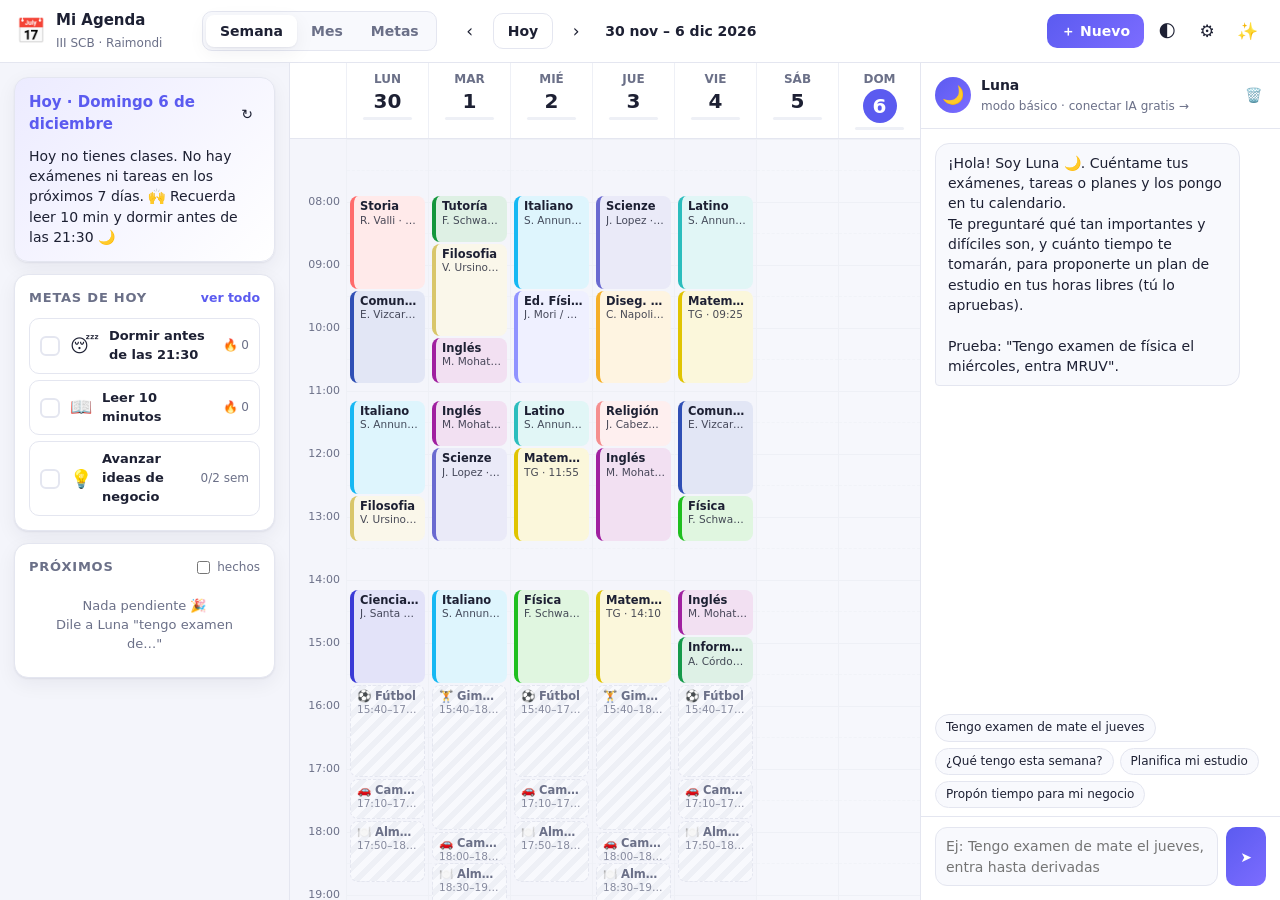
==== index.html @ 4fb88ba6 "Agenda escolar con asistente IA, plan de estudio y metas - Calendario semanal y mensual con el horar" ====
<!doctype html>
<html lang="es">
<head>
  <meta charset="utf-8">
  <meta name="viewport" content="width=device-width, initial-scale=1">
  <title>Mi Agenda · III SCB</title>
  <meta name="description" content="Agenda escolar con asistente de IA, plan de estudio y metas diarias.">
  <link rel="icon" href="data:image/svg+xml,<svg xmlns='http://www.w3.org/2000/svg' viewBox='0 0 100 100'><text y='.9em' font-size='90'>📅</text></svg>">
  <link rel="stylesheet" href="css/styles.css">
</head>
<body>
  <div id="app" class="app">
    <!-- Barra superior -->
    <header class="topbar">
      <div class="brand"><span class="logo">📅</span><div><b>Mi Agenda</b><small>III SCB · Raimondi</small></div></div>
      <nav class="tabs" role="tablist">
        <button data-view="week" class="tab active">Semana</button>
        <button data-view="month" class="tab">Mes</button>
        <button data-view="goals" class="tab">Metas</button>
      </nav>
      <div class="datenav">
        <button id="prevBtn" class="icon-btn" title="Anterior">‹</button>
        <button id="todayBtn" class="btn ghost">Hoy</button>
        <button id="nextBtn" class="icon-btn" title="Siguiente">›</button>
        <span id="rangeLabel" class="range-label"></span>
      </div>
      <div class="top-actions">
        <button id="addBtn" class="btn primary">＋ Nuevo</button>
        <button id="themeBtn" class="icon-btn" title="Modo claro/oscuro">🌓</button>
        <button id="settingsBtn" class="icon-btn" title="Ajustes">⚙️</button>
        <button id="chatToggle" class="icon-btn" title="Asistente">✨</button>
      </div>
    </header>

    <!-- Lateral izquierdo -->
    <aside class="sidebar">
      <section class="card summary-card">
        <div class="card-head"><h3 id="todayTitle">Hoy</h3><button id="refreshSummary" class="icon-btn sm" title="Actualizar resumen">↻</button></div>
        <p id="summaryText" class="summary-text"></p>
      </section>
      <section class="card">
        <div class="card-head"><h3>Metas de hoy</h3><button class="link" data-goto="goals">ver todo</button></div>
        <div id="todayGoals" class="today-goals"></div>
      </section>
      <section class="card">
        <div class="card-head"><h3>Próximos</h3><label class="mini-check"><input type="checkbox" id="showDone"> hechos</label></div>
        <div id="upcoming" class="upcoming"></div>
      </section>
    </aside>

    <!-- Vista principal -->
    <main class="main" id="main"></main>

    <!-- Asistente IA -->
    <aside class="chat" id="chat">
      <div class="chat-head">
        <div class="avatar">🌙</div>
        <div><b>Luna</b><small id="aiStatus">asistente</small></div>
        <button id="clearChat" class="icon-btn sm" title="Borrar conversación">🗑️</button>
        <button id="closeChat" class="icon-btn sm only-mobile" title="Cerrar">✕</button>
      </div>
      <div id="chatLog" class="chat-log"></div>
      <div id="chatSuggest" class="chat-suggest"></div>
      <form id="chatForm" class="chat-form">
        <textarea id="chatInput" rows="2" placeholder="Ej: Tengo examen de mate el jueves, entra hasta derivadas"></textarea>
        <button class="btn primary" type="submit">➤</button>
      </form>
    </aside>
  </div>

  <div id="modalRoot"></div>
  <div id="toasts" class="toasts"></div>

  <script src="js/data.js"></script>
  <script src="js/planner.js"></script>
  <script src="js/ai.js"></script>
  <script src="js/app.js"></script>
</body>
</html>
---- css/styles.css ----
/* ===================== Tokens ===================== */
:root {
  --bg: #f4f5fb;
  --panel: #ffffff;
  --panel-2: #f8f9fd;
  --line: #e4e6f0;
  --line-2: #eef0f6;
  --text: #1d2033;
  --muted: #6b7088;
  --accent: #5b5bf0;
  --accent-2: #7c6cff;
  --accent-soft: #ecebff;
  --danger: #e5484d;
  --ok: #22a06b;
  --warn: #f5a524;
  --exam: #e5484d;
  --task: #f08c2e;
  --study: #5b5bf0;
  --event: #0ea5a4;
  --goal: #c2410c;
  --shadow: 0 1px 2px rgba(20, 22, 50, .06), 0 6px 20px rgba(20, 22, 50, .06);
  --radius: 14px;
  --ppm: 1.05px; /* píxeles por minuto en la vista semanal */
  color-scheme: light;
}
@media (prefers-color-scheme: dark) {
  :root:not([data-theme="light"]) {
    --bg: #0f1117; --panel: #171a23; --panel-2: #1c2030; --line: #2a2f40; --line-2: #222636;
    --text: #e8eaf2; --muted: #9298ad; --accent: #8b8bff; --accent-2: #a594ff; --accent-soft: #25264a;
    --shadow: 0 1px 2px rgba(0,0,0,.4), 0 8px 24px rgba(0,0,0,.25); color-scheme: dark;
  }
}
:root[data-theme="dark"] {
  --bg: #0f1117; --panel: #171a23; --panel-2: #1c2030; --line: #2a2f40; --line-2: #222636;
  --text: #e8eaf2; --muted: #9298ad; --accent: #8b8bff; --accent-2: #a594ff; --accent-soft: #25264a;
  --shadow: 0 1px 2px rgba(0,0,0,.4), 0 8px 24px rgba(0,0,0,.25); color-scheme: dark;
}

* { box-sizing: border-box; }
html, body { margin: 0; height: 100%; }
body {
  background: var(--bg); color: var(--text);
  font: 14px/1.45 system-ui, -apple-system, "Segoe UI", Roboto, "Helvetica Neue", Arial, sans-serif;
  -webkit-font-smoothing: antialiased;
}
button, input, select, textarea { font: inherit; color: inherit; }
h3 { margin: 0; font-size: 13px; text-transform: uppercase; letter-spacing: .06em; color: var(--muted); }

/* ===================== Layout ===================== */
.app {
  display: grid; height: 100vh;
  grid-template-columns: 290px minmax(0, 1fr) 360px;
  grid-template-rows: auto minmax(0, 1fr);
  grid-template-areas: "top top top" "side main chat";
}
.app.chat-hidden { grid-template-columns: 290px minmax(0, 1fr) 0; }
.app.chat-hidden .chat { display: none; }
.topbar {
  grid-area: top; display: flex; align-items: center; gap: 16px; padding: 10px 16px;
  background: var(--panel); border-bottom: 1px solid var(--line); flex-wrap: wrap;
}
.brand { display: flex; align-items: center; gap: 10px; min-width: 170px; }
.brand .logo { font-size: 24px; }
.brand b { display: block; font-size: 15px; }
.brand small { color: var(--muted); font-size: 12px; }
.tabs { display: flex; background: var(--panel-2); border: 1px solid var(--line); border-radius: 10px; padding: 3px; }
.tab { border: 0; background: none; padding: 6px 14px; border-radius: 8px; cursor: pointer; color: var(--muted); font-weight: 600; }
.tab.active { background: var(--panel); color: var(--text); box-shadow: var(--shadow); }
.datenav { display: flex; align-items: center; gap: 6px; }
.range-label { font-weight: 700; margin-left: 6px; }
.range-label::first-letter { text-transform: uppercase; }
.top-actions { margin-left: auto; display: flex; gap: 6px; align-items: center; }

.sidebar { grid-area: side; overflow-y: auto; padding: 14px; display: flex; flex-direction: column; gap: 12px; border-right: 1px solid var(--line); }
.main { grid-area: main; overflow: hidden; display: flex; flex-direction: column; min-width: 0; }
.chat { grid-area: chat; display: flex; flex-direction: column; background: var(--panel); border-left: 1px solid var(--line); min-height: 0; }

/* ===================== Botones ===================== */
.btn {
  border: 1px solid var(--line); background: var(--panel); padding: 7px 14px; border-radius: 10px;
  cursor: pointer; font-weight: 600; transition: .15s; white-space: nowrap;
}
.btn:hover { border-color: var(--accent); }
.btn.primary { background: linear-gradient(135deg, var(--accent), var(--accent-2)); color: #fff; border: 0; }
.btn.primary:hover { filter: brightness(1.08); }
.btn.ghost { background: transparent; }
.btn.danger { color: var(--danger); }
.btn.danger:hover { border-color: var(--danger); }
.btn.sm { padding: 4px 10px; font-size: 12.5px; border-radius: 8px; }
.btn:disabled { opacity: .5; cursor: default; }
.icon-btn { border: 1px solid transparent; background: transparent; width: 34px; height: 34px; border-radius: 10px; cursor: pointer; font-size: 17px; display: grid; place-items: center; }
.icon-btn:hover { background: var(--panel-2); border-color: var(--line); }
.icon-btn.sm { width: 28px; height: 28px; font-size: 14px; }
.link { border: 0; background: none; color: var(--accent); cursor: pointer; font-size: 12.5px; font-weight: 600; padding: 0; }
.only-mobile { display: none; }

/* ===================== Tarjetas laterales ===================== */
.card { background: var(--panel); border: 1px solid var(--line); border-radius: var(--radius); padding: 14px; box-shadow: var(--shadow); }
.card-head { display: flex; align-items: center; justify-content: space-between; margin-bottom: 10px; gap: 8px; }
.summary-card { background: linear-gradient(135deg, var(--accent-soft), var(--panel)); }
.summary-card h3 { color: var(--accent); text-transform: none; letter-spacing: 0; font-size: 15px; }
.summary-text { margin: 0; white-space: pre-line; }
.summary-text.loading { opacity: .6; }
.mini-check { font-size: 12px; color: var(--muted); display: flex; gap: 4px; align-items: center; cursor: pointer; }

.today-goals { display: flex; flex-direction: column; gap: 6px; }
.goal-row { display: flex; align-items: center; gap: 10px; padding: 8px 10px; border-radius: 10px; border: 1px solid var(--line); cursor: pointer; transition: .15s; user-select: none; }
.goal-row:hover { border-color: var(--accent); }
.goal-row.done { background: color-mix(in srgb, var(--ok) 12%, transparent); border-color: color-mix(in srgb, var(--ok) 45%, transparent); }
.goal-row .gi { font-size: 18px; }
.goal-row .gt { flex: 1; font-weight: 600; font-size: 13px; }
.goal-row .gs { font-size: 12px; color: var(--muted); white-space: nowrap; }
.check { width: 20px; height: 20px; border-radius: 6px; border: 2px solid var(--line); display: grid; place-items: center; font-size: 13px; color: #fff; flex: none; }
.done .check, .check.on { background: var(--ok); border-color: var(--ok); }

.upcoming { display: flex; flex-direction: column; gap: 6px; }
.up-item { display: flex; gap: 10px; align-items: flex-start; padding: 8px; border-radius: 10px; cursor: pointer; border: 1px solid transparent; }
.up-item:hover { background: var(--panel-2); border-color: var(--line); }
.up-item .bar { width: 4px; align-self: stretch; border-radius: 4px; flex: none; }
.up-item .ut { font-weight: 600; font-size: 13px; }
.up-item .um { font-size: 12px; color: var(--muted); }
.up-item.done .ut { text-decoration: line-through; opacity: .6; }
.up-item .when { margin-left: auto; font-size: 11.5px; font-weight: 700; white-space: nowrap; padding: 2px 7px; border-radius: 99px; background: var(--panel-2); }
.when.hot { background: color-mix(in srgb, var(--danger) 15%, transparent); color: var(--danger); }
.when.warm { background: color-mix(in srgb, var(--warn) 18%, transparent); color: #b7791f; }
.empty { color: var(--muted); font-size: 13px; text-align: center; padding: 10px; }
.dots { letter-spacing: 1px; font-size: 10px; }

/* ===================== Vista semanal ===================== */
.week { display: flex; flex-direction: column; height: 100%; min-height: 0; }
.week-head { display: grid; grid-template-columns: 56px repeat(7, minmax(0, 1fr)); background: var(--panel); border-bottom: 1px solid var(--line); }
.day-head { padding: 8px 6px; text-align: center; border-left: 1px solid var(--line-2); position: relative; cursor: pointer; }
.day-head .dn { font-size: 12px; color: var(--muted); font-weight: 600; text-transform: uppercase; }
.day-head .dd { font-size: 20px; font-weight: 700; line-height: 1.2; }
.day-head.today .dd { background: var(--accent); color: #fff; border-radius: 99px; width: 34px; height: 34px; display: inline-grid; place-items: center; }
.day-head .noschool { font-size: 10.5px; color: var(--warn); font-weight: 700; }
.day-head .school-toggle { position: absolute; top: 4px; right: 4px; border: 0; background: none; cursor: pointer; opacity: 0; font-size: 12px; }
.day-head:hover .school-toggle { opacity: .7; }
.day-head .load { height: 3px; border-radius: 3px; margin: 4px auto 0; width: 70%; background: var(--line-2); overflow: hidden; }
.day-head .load i { display: block; height: 100%; background: var(--accent); }
.week-body { flex: 1; overflow-y: auto; position: relative; }
.week-grid { display: grid; grid-template-columns: 56px repeat(7, minmax(0, 1fr)); position: relative; }
.time-col { position: relative; }
.time-col .tl { position: absolute; right: 6px; font-size: 11px; color: var(--muted); transform: translateY(-50%); }
.day-col { position: relative; border-left: 1px solid var(--line-2); cursor: copy; }
.day-col.weekend { background: color-mix(in srgb, var(--panel-2) 60%, transparent); }
.hour-line { position: absolute; left: 0; right: 0; border-top: 1px solid var(--line-2); pointer-events: none; }
.hour-line.half { border-top-style: dashed; opacity: .5; }

.blk { position: absolute; left: 3px; right: 3px; border-radius: 8px; padding: 3px 6px; overflow: hidden; font-size: 11.5px; line-height: 1.25; cursor: pointer; }
.blk .bt { font-weight: 700; white-space: nowrap; overflow: hidden; text-overflow: ellipsis; }
.blk .bm { opacity: .8; font-size: 10.5px; white-space: nowrap; overflow: hidden; text-overflow: ellipsis; }
.blk.school { background: color-mix(in srgb, var(--c) 14%, var(--panel)); border-left: 4px solid var(--c); color: var(--text); }
.blk.school:hover { background: color-mix(in srgb, var(--c) 24%, var(--panel)); }
.blk.routine {
  background: repeating-linear-gradient(135deg, var(--panel-2), var(--panel-2) 6px, var(--line-2) 6px, var(--line-2) 12px);
  color: var(--muted); border: 1px dashed var(--line); cursor: default;
}
.blk.read { background: transparent; border: 1px dashed color-mix(in srgb, var(--goal) 50%, transparent); color: var(--goal); cursor: default; font-size: 10px; padding: 0 6px; display: flex; align-items: center; }
.blk.ev { color: #fff; box-shadow: 0 2px 8px rgba(0,0,0,.15); border: 1px solid rgba(255,255,255,.25); z-index: 2; }
.blk.ev:hover { filter: brightness(1.07); z-index: 3; }
.blk.ev.done { opacity: .45; text-decoration: line-through; }
.blk.ev.t-examen { background: var(--exam); }
.blk.ev.t-tarea { background: var(--task); }
.blk.ev.t-estudio { background: var(--study); }
.blk.ev.t-evento { background: var(--event); }
.blk.ev.t-meta { background: var(--goal); }
.blk.ev .badges { position: absolute; right: 4px; top: 3px; font-size: 10px; }
.bed-line { position: absolute; left: 0; right: 0; border-top: 2px dashed #8b5cf6; z-index: 1; pointer-events: none; }
.bed-line span { position: absolute; right: 2px; top: -9px; font-size: 10px; background: var(--panel); color: #8b5cf6; padding: 0 4px; border-radius: 6px; font-weight: 700; }
.now-line { position: absolute; left: 0; right: 0; border-top: 2px solid var(--danger); z-index: 4; pointer-events: none; }
.now-line::before { content: ""; position: absolute; left: -5px; top: -6px; width: 10px; height: 10px; background: var(--danger); border-radius: 50%; }

/* ===================== Vista mensual ===================== */
.month { padding: 14px; height: 100%; display: flex; flex-direction: column; min-height: 0; overflow: auto; }
.month-grid { display: grid; grid-template-columns: repeat(7, minmax(0, 1fr)); gap: 6px; flex: 1; grid-auto-rows: minmax(96px, 1fr); }
.month-dow { text-align: center; font-size: 12px; font-weight: 700; color: var(--muted); padding-bottom: 4px; }
.mcell { background: var(--panel); border: 1px solid var(--line); border-radius: 10px; padding: 6px; cursor: pointer; display: flex; flex-direction: column; gap: 3px; min-width: 0; }
.mcell:hover { border-color: var(--accent); }
.mcell.other { opacity: .45; }
.mcell.today { border: 2px solid var(--accent); }
.mcell .mn { font-weight: 700; font-size: 13px; display: flex; justify-content: space-between; }
.mcell .mn small { color: var(--warn); font-size: 10px; }
.chip { font-size: 11px; padding: 1px 6px; border-radius: 6px; color: #fff; white-space: nowrap; overflow: hidden; text-overflow: ellipsis; }
.chip.t-examen { background: var(--exam); } .chip.t-tarea { background: var(--task); } .chip.t-estudio { background: var(--study); }
.chip.t-evento { background: var(--event); } .chip.t-meta { background: var(--goal); }
.chip.done { opacity: .45; text-decoration: line-through; }
.more { font-size: 11px; color: var(--muted); }

/* ===================== Metas ===================== */
.goals-view { padding: 18px; overflow-y: auto; height: 100%; }
.goals-top { display: flex; align-items: center; justify-content: space-between; margin-bottom: 14px; gap: 10px; flex-wrap: wrap; }
.goals-top h2 { margin: 0; font-size: 20px; }
.goals-grid { display: grid; grid-template-columns: repeat(auto-fill, minmax(320px, 1fr)); gap: 14px; }
.goal-card { background: var(--panel); border: 1px solid var(--line); border-radius: var(--radius); padding: 16px; box-shadow: var(--shadow); display: flex; flex-direction: column; gap: 12px; }
.goal-card .gh { display: flex; gap: 12px; align-items: center; }
.goal-card .gh .gi { font-size: 30px; }
.goal-card .gh b { font-size: 16px; display: block; }
.goal-card .gh small { color: var(--muted); }
.goal-card .gh .actions { margin-left: auto; display: flex; gap: 2px; }
.streaks { display: flex; gap: 10px; }
.streak { flex: 1; background: var(--panel-2); border-radius: 12px; padding: 10px; text-align: center; }
.streak b { font-size: 22px; display: block; }
.streak small { color: var(--muted); font-size: 11.5px; }
.heat { display: grid; grid-template-columns: repeat(14, 1fr); gap: 4px; }
.heat .hc { aspect-ratio: 1; border-radius: 5px; background: var(--line-2); cursor: pointer; position: relative; border: 1px solid transparent; }
.heat .hc.on { background: var(--ok); }
.heat .hc.today { border-color: var(--accent); }
.heat .hc:hover { outline: 2px solid var(--accent); }
.heat-labels { display: flex; justify-content: space-between; font-size: 11px; color: var(--muted); margin-top: -6px; }
.ideas { display: flex; flex-direction: column; gap: 6px; }
.idea { display: flex; gap: 8px; align-items: center; background: var(--panel-2); padding: 6px 10px; border-radius: 8px; font-size: 13px; }
.idea span { flex: 1; }
.idea-form { display: flex; gap: 6px; }
.idea-form input { flex: 1; }

/* ===================== Chat ===================== */
.chat-head { display: flex; align-items: center; gap: 10px; padding: 12px 14px; border-bottom: 1px solid var(--line); }
.chat-head .avatar { width: 36px; height: 36px; border-radius: 50%; display: grid; place-items: center; background: linear-gradient(135deg, var(--accent), var(--accent-2)); font-size: 18px; }
.chat-head b { display: block; }
.chat-head small { color: var(--muted); font-size: 12px; }
.chat-head small.on { color: var(--ok); }
.chat-head #clearChat { margin-left: auto; }
.chat-log { flex: 1; overflow-y: auto; padding: 14px; display: flex; flex-direction: column; gap: 10px; }
.msg { max-width: 92%; padding: 9px 12px; border-radius: 14px; white-space: pre-wrap; word-wrap: break-word; }
.msg.user { align-self: flex-end; background: var(--accent); color: #fff; border-bottom-right-radius: 4px; }
.msg.bot { align-self: flex-start; background: var(--panel-2); border: 1px solid var(--line); border-bottom-left-radius: 4px; }
.msg.err { border-color: var(--danger); color: var(--danger); }
.typing span { display: inline-block; width: 6px; height: 6px; margin: 0 2px; border-radius: 50%; background: var(--muted); animation: blink 1s infinite; }
.typing span:nth-child(2) { animation-delay: .2s; } .typing span:nth-child(3) { animation-delay: .4s; }
@keyframes blink { 50% { opacity: .2; } }
.chat-suggest { display: flex; gap: 6px; flex-wrap: wrap; padding: 0 14px 8px; }
.chat-suggest button { border: 1px solid var(--line); background: var(--panel-2); border-radius: 99px; padding: 4px 10px; font-size: 12px; cursor: pointer; }
.chat-suggest button:hover { border-color: var(--accent); }
.chat-form { display: flex; gap: 8px; padding: 10px 14px 14px; border-top: 1px solid var(--line); }
.chat-form textarea { flex: 1; resize: none; border: 1px solid var(--line); border-radius: 12px; padding: 8px 10px; background: var(--panel-2); }
.chat-form textarea:focus { outline: 2px solid var(--accent); border-color: transparent; }

.action-card { align-self: stretch; border: 1px solid var(--line); border-radius: 14px; padding: 12px; background: var(--panel); box-shadow: var(--shadow); display: flex; flex-direction: column; gap: 10px; }
.action-card.resolved { opacity: .7; box-shadow: none; }
.action-card .ah { display: flex; gap: 8px; align-items: center; }
.action-card .ah b { flex: 1; }
.action-card .meta { font-size: 12.5px; color: var(--muted); }
.action-card .row-btns { display: flex; gap: 6px; flex-wrap: wrap; }
.tag { font-size: 11px; font-weight: 700; padding: 2px 8px; border-radius: 99px; color: #fff; text-transform: uppercase; letter-spacing: .03em; }
.tag.t-examen { background: var(--exam); } .tag.t-tarea { background: var(--task); } .tag.t-evento { background: var(--event); }
.tag.t-estudio { background: var(--study); } .tag.t-meta { background: var(--goal); }
.status-note { font-size: 12.5px; font-weight: 600; color: var(--ok); }

/* ===================== Preguntas (importancia/dificultad/tiempo) ===================== */
.questions { display: flex; flex-direction: column; gap: 10px; background: var(--panel-2); border: 1px solid var(--line); border-radius: 12px; padding: 12px; }
.questions .qh { font-weight: 700; font-size: 13px; display: flex; align-items: center; gap: 6px; }
.questions .qh small { font-weight: 500; color: var(--muted); }
.q label { font-size: 12.5px; font-weight: 600; display: block; margin-bottom: 5px; }
.q label em { font-style: normal; color: var(--accent); margin-left: 4px; }
.scale { display: flex; gap: 5px; }
.scale button { flex: 1; border: 1px solid var(--line); background: var(--panel); border-radius: 9px; padding: 6px 0; cursor: pointer; font-weight: 700; transition: .12s; }
.scale button:hover { border-color: var(--accent); }
.scale button.sel { background: var(--accent); color: #fff; border-color: var(--accent); }
.scale.diff button.sel { background: var(--warn); border-color: var(--warn); }
.timechips { display: flex; flex-wrap: wrap; gap: 5px; align-items: center; }
.timechips button { border: 1px solid var(--line); background: var(--panel); border-radius: 99px; padding: 4px 10px; cursor: pointer; font-size: 12.5px; font-weight: 600; }
.timechips button.sel { background: var(--ok); color: #fff; border-color: var(--ok); }
.timechips input[type=number] { width: 90px; padding: 4px 8px; border-radius: 99px; }
.q.missing .scale, .q.missing .timechips { outline: 2px solid var(--danger); outline-offset: 3px; border-radius: 10px; }

/* ===================== Modal ===================== */
.overlay { position: fixed; inset: 0; background: rgba(10, 12, 25, .45); display: grid; place-items: center; z-index: 50; padding: 16px; animation: fade .15s; }
@keyframes fade { from { opacity: 0; } }
.modal { background: var(--panel); border-radius: 18px; width: min(560px, 100%); max-height: calc(100vh - 32px); overflow-y: auto; box-shadow: 0 20px 60px rgba(0,0,0,.3); animation: pop .18s; }
.modal.wide { width: min(720px, 100%); }
@keyframes pop { from { transform: translateY(8px) scale(.98); opacity: 0; } }
.modal-head { display: flex; align-items: center; justify-content: space-between; padding: 16px 20px 0; }
.modal-head h2 { margin: 0; font-size: 18px; }
.modal-body { padding: 16px 20px; display: flex; flex-direction: column; gap: 14px; }
.modal-foot { display: flex; gap: 8px; padding: 0 20px 18px; flex-wrap: wrap; }
.modal-foot .spacer { flex: 1; }
.field { display: flex; flex-direction: column; gap: 5px; }
.field > span { font-size: 12.5px; font-weight: 600; color: var(--muted); }
.row { display: flex; gap: 10px; }
.row > * { flex: 1; min-width: 0; }
input[type=text], input[type=date], input[type=time], input[type=number], input[type=password], select, textarea {
  border: 1px solid var(--line); background: var(--panel-2); border-radius: 10px; padding: 8px 10px; width: 100%;
}
input:focus, select:focus, textarea:focus { outline: 2px solid var(--accent); border-color: transparent; }
.type-chips { display: flex; gap: 6px; flex-wrap: wrap; }
.type-chips button { border: 1px solid var(--line); background: var(--panel); border-radius: 10px; padding: 6px 12px; cursor: pointer; font-weight: 600; }
.type-chips button.sel { color: #fff; border-color: transparent; }
.type-chips button.sel.t-examen { background: var(--exam); } .type-chips button.sel.t-tarea { background: var(--task); }
.type-chips button.sel.t-evento { background: var(--event); } .type-chips button.sel.t-estudio { background: var(--study); }
.type-chips button.sel.t-meta { background: var(--goal); }
.hint { font-size: 12.5px; color: var(--muted); }
.hint.warn { color: #b7791f; }
.callout { background: var(--accent-soft); border-radius: 12px; padding: 10px 12px; font-size: 13px; }
.callout.warn { background: color-mix(in srgb, var(--warn) 15%, transparent); }

.plan-list { display: flex; flex-direction: column; gap: 6px; }
.plan-row { display: grid; grid-template-columns: 24px 1.2fr 1fr 1fr 2fr; gap: 8px; align-items: center; padding: 8px; border: 1px solid var(--line); border-radius: 10px; }
.plan-row.off { opacity: .45; }
.plan-row input[type=checkbox] { width: 18px; height: 18px; }
.plan-row .pt { font-size: 12.5px; font-weight: 600; }
.plan-row .pd { font-size: 11.5px; color: var(--muted); }
.plan-total { font-weight: 700; }

.settings section { border-top: 1px solid var(--line); padding-top: 14px; display: flex; flex-direction: column; gap: 10px; }
.settings section:first-child { border-top: 0; padding-top: 0; }
.settings h4 { margin: 0; font-size: 14px; }
.routine-row { display: grid; grid-template-columns: 1.6fr 2fr 1fr 1fr 30px; gap: 6px; align-items: center; }
.daypick { display: flex; gap: 2px; }
.daypick button { flex: 1; border: 1px solid var(--line); background: var(--panel); border-radius: 6px; padding: 4px 0; font-size: 11px; cursor: pointer; }
.daypick button.sel { background: var(--accent); color: #fff; border-color: var(--accent); }
ol.steps { margin: 0; padding-left: 20px; font-size: 13px; }
ol.steps li { margin-bottom: 3px; }
a { color: var(--accent); }

/* ===================== Toasts ===================== */
.toasts { position: fixed; top: 70px; left: 50%; transform: translateX(-50%); display: flex; flex-direction: column; gap: 8px; z-index: 60; align-items: center; }
.toast { background: var(--text); color: var(--bg); padding: 10px 16px; border-radius: 12px; box-shadow: var(--shadow); font-weight: 600; font-size: 13.5px; animation: pop .2s; display: flex; gap: 10px; align-items: center; }
.toast button { background: none; border: 0; color: var(--accent-2); font-weight: 700; cursor: pointer; }

/* ===================== Responsive ===================== */
@media (max-width: 1200px) {
  .app { grid-template-columns: 250px minmax(0, 1fr) 320px; }
  .app.chat-hidden { grid-template-columns: 250px minmax(0, 1fr) 0; }
}
@media (max-width: 960px) {
  .app, .app.chat-hidden { grid-template-columns: minmax(0, 1fr); grid-template-rows: auto auto minmax(0, 1fr); grid-template-areas: "top" "side" "main"; height: auto; min-height: 100vh; }
  .sidebar { border-right: 0; flex-direction: row; overflow-x: auto; padding: 10px 16px; }
  .sidebar .card { min-width: 260px; flex: 1; }
  .main { min-height: 75vh; }
  .chat { position: fixed; inset: 0; z-index: 40; display: none; border: 0; }
  .app.chat-open .chat { display: flex; }
  .app.chat-hidden .chat { display: none; }
  .only-mobile { display: grid; }
  .week-head, .week-grid { grid-template-columns: 40px repeat(7, minmax(44px, 1fr)); }
  .blk .bm { display: none; }
  .plan-row { grid-template-columns: 24px 1fr 1fr; }
  .plan-row .pdesc { grid-column: 2 / -1; }
  .routine-row { grid-template-columns: 1fr 1fr; }
}
@media (max-width: 560px) {
  .topbar { gap: 8px; padding: 8px 16px; }
  .brand small { display: none; }
  .range-label { display: none; }
  .day-head .dd { font-size: 15px; }
  .blk { font-size: 10px; padding: 2px 3px; }
}
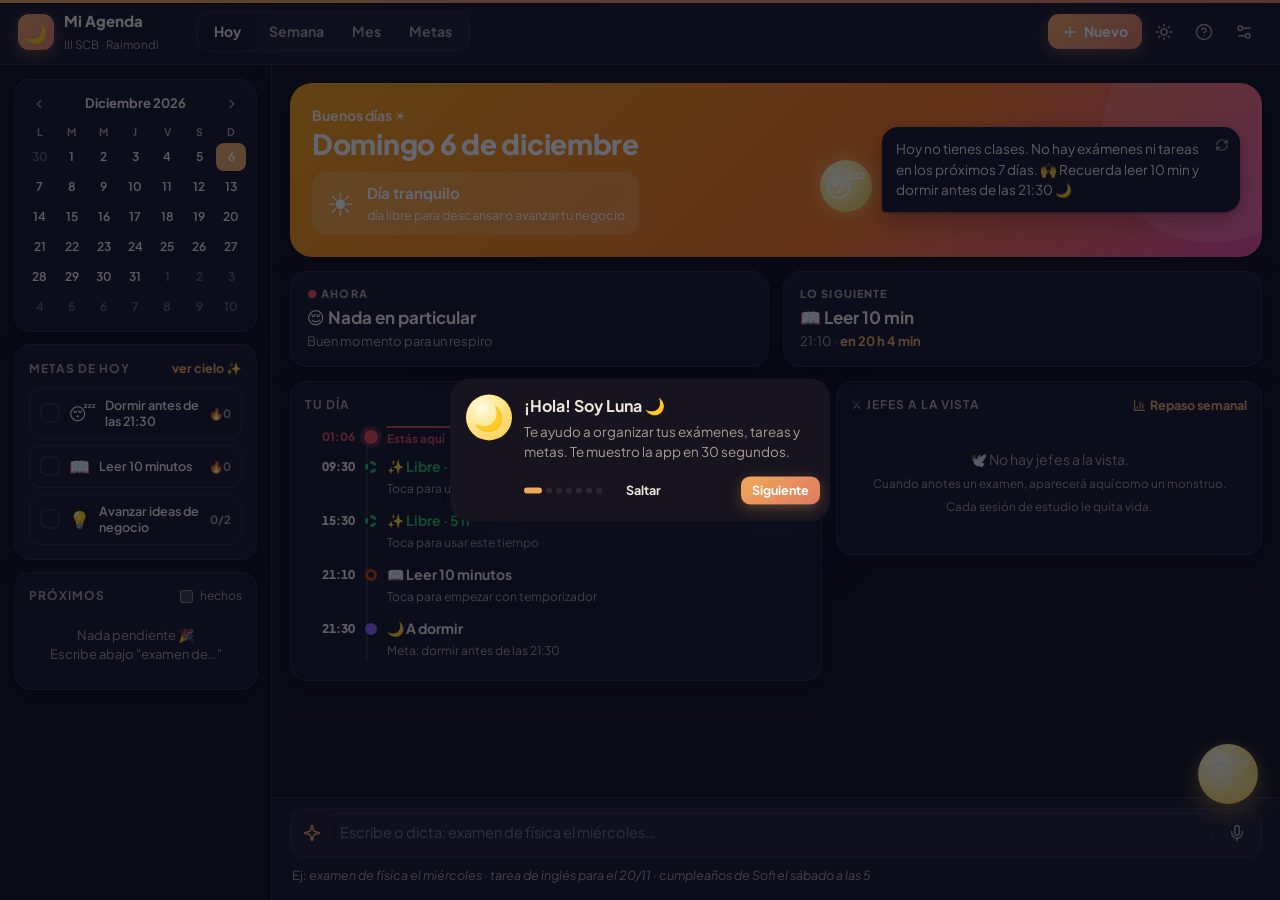
==== commit 6fb1f799: "Rediseño: vista Hoy, jefes, modo concentración, cielo de metas y rituales - Vista Hoy con pronóstico" ====
--- a/index.html
+++ b/index.html
@@ -4,42 +4,45 @@
   <meta charset="utf-8">
   <meta name="viewport" content="width=device-width, initial-scale=1">
   <title>Mi Agenda · III SCB</title>
-  <meta name="description" content="Agenda escolar con asistente de IA, plan de estudio y metas diarias.">
-  <link rel="icon" href="data:image/svg+xml,<svg xmlns='http://www.w3.org/2000/svg' viewBox='0 0 100 100'><text y='.9em' font-size='90'>📅</text></svg>">
+  <meta name="description" content="Agenda escolar con asistente de IA, plan de estudio, jefes y metas diarias.">
+  <meta name="theme-color" content="#5b5bf0">
+  <link rel="icon" href="data:image/svg+xml,<svg xmlns='http://www.w3.org/2000/svg' viewBox='0 0 100 100'><text y='.9em' font-size='90'>🌙</text></svg>">
+  <link rel="preconnect" href="https://fonts.googleapis.com">
+  <link rel="preconnect" href="https://fonts.gstatic.com" crossorigin>
+  <link href="https://fonts.googleapis.com/css2?family=Plus+Jakarta+Sans:wght@400;500;600;700;800&display=swap" rel="stylesheet">
   <link rel="stylesheet" href="css/styles.css">
 </head>
 <body>
   <div id="app" class="app">
     <!-- Barra superior -->
     <header class="topbar">
-      <div class="brand"><span class="logo">📅</span><div><b>Mi Agenda</b><small>III SCB · Raimondi</small></div></div>
+      <div class="tricolor" aria-hidden="true"></div>
+      <div class="brand"><span class="logo">🌙</span><div><b>Mi Agenda</b><small>III SCB · Raimondi</small></div></div>
       <nav class="tabs" role="tablist">
-        <button data-view="week" class="tab active">Semana</button>
+        <button data-view="today" class="tab">Hoy</button>
+        <button data-view="week" class="tab">Semana</button>
         <button data-view="month" class="tab">Mes</button>
         <button data-view="goals" class="tab">Metas</button>
       </nav>
       <div class="datenav">
-        <button id="prevBtn" class="icon-btn" title="Anterior">‹</button>
-        <button id="todayBtn" class="btn ghost">Hoy</button>
-        <button id="nextBtn" class="icon-btn" title="Siguiente">›</button>
+        <button id="prevBtn" class="icon-btn" title="Anterior (←)"></button>
+        <button id="todayBtn" class="btn ghost sm">Hoy</button>
+        <button id="nextBtn" class="icon-btn" title="Siguiente (→)"></button>
         <span id="rangeLabel" class="range-label"></span>
       </div>
       <div class="top-actions">
-        <button id="addBtn" class="btn primary">＋ Nuevo</button>
-        <button id="themeBtn" class="icon-btn" title="Modo claro/oscuro">🌓</button>
-        <button id="settingsBtn" class="icon-btn" title="Ajustes">⚙️</button>
-        <button id="chatToggle" class="icon-btn" title="Asistente">✨</button>
+        <button id="addBtn" class="btn primary" title="Nuevo (N)"></button>
+        <button id="themeBtn" class="icon-btn" title="Modo claro/oscuro"></button>
+        <button id="helpBtn" class="icon-btn" title="Recorrido"></button>
+        <button id="settingsBtn" class="icon-btn" title="Ajustes"></button>
       </div>
     </header>
 
-    <!-- Lateral izquierdo -->
+    <!-- Lateral -->
     <aside class="sidebar">
-      <section class="card summary-card">
-        <div class="card-head"><h3 id="todayTitle">Hoy</h3><button id="refreshSummary" class="icon-btn sm" title="Actualizar resumen">↻</button></div>
-        <p id="summaryText" class="summary-text"></p>
-      </section>
+      <section class="card mini-card"><div id="miniMonth" class="mini-month"></div></section>
       <section class="card">
-        <div class="card-head"><h3>Metas de hoy</h3><button class="link" data-goto="goals">ver todo</button></div>
+        <div class="card-head"><h3>Metas de hoy</h3><button class="link" data-goto="goals">ver cielo ✨</button></div>
         <div id="todayGoals" class="today-goals"></div>
       </section>
       <section class="card">
@@ -48,22 +51,36 @@
       </section>
     </aside>
 
-    <!-- Vista principal -->
-    <main class="main" id="main"></main>
+    <!-- Vista principal + barra rápida -->
+    <main class="main">
+      <div id="view" class="view"></div>
+      <div class="quickbar">
+        <div class="qb-row">
+          <span id="quickIcon" class="qb-icon"></span>
+          <input id="quickInput" type="text" autocomplete="off" placeholder="Escribe o dicta: examen de física el miércoles…" aria-label="Agregar rápido">
+          <button id="quickMic" class="icon-btn mic" title="Dictar por voz"></button>
+        </div>
+        <div id="quickPreview" class="quick-preview"></div>
+      </div>
+    </main>
 
-    <!-- Asistente IA -->
+    <!-- Luna: burbuja flotante -->
+    <button id="lunaFab" class="luna-fab" aria-label="Hablar con Luna"><span class="luna-face">🌙</span><i class="dot"></i></button>
     <aside class="chat" id="chat">
       <div class="chat-head">
-        <div class="avatar">🌙</div>
-        <div><b>Luna</b><small id="aiStatus">asistente</small></div>
-        <button id="clearChat" class="icon-btn sm" title="Borrar conversación">🗑️</button>
-        <button id="closeChat" class="icon-btn sm only-mobile" title="Cerrar">✕</button>
+        <div class="avatar"><span class="luna-face">🌙</span></div>
+        <div class="who"><b>Luna</b><small id="lunaMood">asistente</small></div>
+        <button id="clearChat" class="icon-btn sm" title="Borrar conversación"></button>
+        <button id="closeChat" class="icon-btn sm" title="Cerrar"></button>
       </div>
       <div id="chatLog" class="chat-log"></div>
       <div id="chatSuggest" class="chat-suggest"></div>
       <form id="chatForm" class="chat-form">
-        <textarea id="chatInput" rows="2" placeholder="Ej: Tengo examen de mate el jueves, entra hasta derivadas"></textarea>
-        <button class="btn primary" type="submit">➤</button>
+        <textarea id="chatInput" rows="2" placeholder="Ej: Tengo examen de mate el jueves, entra derivadas"></textarea>
+        <div class="chat-btns">
+          <button id="chatMic" class="icon-btn mic" type="button" title="Dictar"></button>
+          <button id="chatSend" class="btn primary icon-only" type="submit" title="Enviar"></button>
+        </div>
       </form>
     </aside>
   </div>
@@ -74,6 +91,14 @@
   <script src="js/data.js"></script>
   <script src="js/planner.js"></script>
   <script src="js/ai.js"></script>
+  <script src="js/icons.js"></script>
+  <script src="js/fx.js"></script>
   <script src="js/app.js"></script>
+  <script src="js/today.js"></script>
+  <script src="js/goals.js"></script>
+  <script src="js/focus.js"></script>
+  <script src="js/rituals.js"></script>
+  <script src="js/tour.js"></script>
+  <script src="js/main.js"></script>
 </body>
 </html>
--- a/css/styles.css
+++ b/css/styles.css
@@ -1,347 +1,713 @@
+/* =========================================================
+   Mi Agenda — estilos
+   ========================================================= */
+
 /* ===================== Tokens ===================== */
 :root {
-  --bg: #f4f5fb;
+  --bg: #f3f4fa;
   --panel: #ffffff;
-  --panel-2: #f8f9fd;
-  --line: #e4e6f0;
+  --panel-2: #f7f8fc;
+  --line: #e3e5ef;
   --line-2: #eef0f6;
-  --text: #1d2033;
-  --muted: #6b7088;
+  --text: #1b1e31;
+  --muted: #6a6f88;
   --accent: #5b5bf0;
-  --accent-2: #7c6cff;
+  --accent-2: #8b7bff;
   --accent-soft: #ecebff;
   --danger: #e5484d;
-  --ok: #22a06b;
+  --ok: #1fa971;
   --warn: #f5a524;
   --exam: #e5484d;
   --task: #f08c2e;
-  --study: #5b5bf0;
+  --study: var(--accent);
   --event: #0ea5a4;
   --goal: #c2410c;
-  --shadow: 0 1px 2px rgba(20, 22, 50, .06), 0 6px 20px rgba(20, 22, 50, .06);
-  --radius: 14px;
-  --ppm: 1.05px; /* píxeles por minuto en la vista semanal */
+  --free: #22c55e;
+  --shadow: 0 1px 2px rgba(20, 22, 50, .05), 0 8px 24px rgba(20, 22, 50, .07);
+  --shadow-lg: 0 24px 60px rgba(15, 18, 40, .25);
+  --radius: 16px;
+  --font: "Plus Jakarta Sans", system-ui, -apple-system, "Segoe UI", Roboto, sans-serif;
   color-scheme: light;
 }
+:root[data-accent="raimondi"] { --accent: #138a4a; --accent-2: #2bb673; --accent-soft: #e4f4ea; }
+:root[data-accent="oceano"] { --accent: #0a7cc9; --accent-2: #16c0b0; --accent-soft: #e2f1fb; }
+:root[data-accent="atardecer"] { --accent: #ea580c; --accent-2: #f59e0b; --accent-soft: #fff0e3; }
+:root[data-accent="rosa"] { --accent: #db2777; --accent-2: #a855f7; --accent-soft: #fde8f2; }
+
 @media (prefers-color-scheme: dark) {
   :root:not([data-theme="light"]) {
-    --bg: #0f1117; --panel: #171a23; --panel-2: #1c2030; --line: #2a2f40; --line-2: #222636;
-    --text: #e8eaf2; --muted: #9298ad; --accent: #8b8bff; --accent-2: #a594ff; --accent-soft: #25264a;
-    --shadow: 0 1px 2px rgba(0,0,0,.4), 0 8px 24px rgba(0,0,0,.25); color-scheme: dark;
+    --bg: #0d0f17; --panel: #161925; --panel-2: #1b1f2e; --line: #282d40; --line-2: #1f2333;
+    --text: #e9ebf4; --muted: #959bb2; --accent-soft: color-mix(in srgb, var(--accent) 20%, #161925);
+    --shadow: 0 1px 2px rgba(0,0,0,.4), 0 8px 24px rgba(0,0,0,.28); color-scheme: dark;
   }
 }
 :root[data-theme="dark"] {
-  --bg: #0f1117; --panel: #171a23; --panel-2: #1c2030; --line: #2a2f40; --line-2: #222636;
-  --text: #e8eaf2; --muted: #9298ad; --accent: #8b8bff; --accent-2: #a594ff; --accent-soft: #25264a;
-  --shadow: 0 1px 2px rgba(0,0,0,.4), 0 8px 24px rgba(0,0,0,.25); color-scheme: dark;
+  --bg: #0d0f17; --panel: #161925; --panel-2: #1b1f2e; --line: #282d40; --line-2: #1f2333;
+  --text: #e9ebf4; --muted: #959bb2; --accent-soft: color-mix(in srgb, var(--accent) 20%, #161925);
+  --shadow: 0 1px 2px rgba(0,0,0,.4), 0 8px 24px rgba(0,0,0,.28); color-scheme: dark;
+}
+/* modo noche: tonos cálidos y suaves */
+:root[data-night="1"] {
+  --bg: #0e0c14; --panel: #17141f; --panel-2: #1d1927; --line: #2c2638; --line-2: #221d2d;
+  --accent: #f0a85a; --accent-2: #e07a5f; --accent-soft: #2e2219; --text: #efe6dc; --muted: #a89d92;
 }
 
 * { box-sizing: border-box; }
 html, body { margin: 0; height: 100%; }
 body {
   background: var(--bg); color: var(--text);
-  font: 14px/1.45 system-ui, -apple-system, "Segoe UI", Roboto, "Helvetica Neue", Arial, sans-serif;
+  font: 14px/1.5 var(--font);
   -webkit-font-smoothing: antialiased;
-}
+  transition: background .4s;
+}
+body.is-dragging { cursor: grabbing; user-select: none; }
 button, input, select, textarea { font: inherit; color: inherit; }
-h3 { margin: 0; font-size: 13px; text-transform: uppercase; letter-spacing: .06em; color: var(--muted); }
+h1, h2, h3, h4 { font-weight: 800; letter-spacing: -.01em; }
+h3 { margin: 0; font-size: 12px; text-transform: uppercase; letter-spacing: .08em; color: var(--muted); font-weight: 700; }
+.ic { flex: none; display: block; }
+.hidden { visibility: hidden; }
+a { color: var(--accent); }
+::selection { background: color-mix(in srgb, var(--accent) 30%, transparent); }
 
 /* ===================== Layout ===================== */
 .app {
   display: grid; height: 100vh;
-  grid-template-columns: 290px minmax(0, 1fr) 360px;
+  grid-template-columns: 272px minmax(0, 1fr);
   grid-template-rows: auto minmax(0, 1fr);
-  grid-template-areas: "top top top" "side main chat";
-}
-.app.chat-hidden { grid-template-columns: 290px minmax(0, 1fr) 0; }
-.app.chat-hidden .chat { display: none; }
+  grid-template-areas: "top top" "side main";
+}
 .topbar {
-  grid-area: top; display: flex; align-items: center; gap: 16px; padding: 10px 16px;
-  background: var(--panel); border-bottom: 1px solid var(--line); flex-wrap: wrap;
-}
-.brand { display: flex; align-items: center; gap: 10px; min-width: 170px; }
-.brand .logo { font-size: 24px; }
-.brand b { display: block; font-size: 15px; }
-.brand small { color: var(--muted); font-size: 12px; }
-.tabs { display: flex; background: var(--panel-2); border: 1px solid var(--line); border-radius: 10px; padding: 3px; }
-.tab { border: 0; background: none; padding: 6px 14px; border-radius: 8px; cursor: pointer; color: var(--muted); font-weight: 600; }
+  grid-area: top; display: flex; align-items: center; gap: 18px; padding: 10px 18px 10px;
+  background: var(--panel); border-bottom: 1px solid var(--line); flex-wrap: wrap; position: relative;
+}
+.tricolor { position: absolute; top: 0; left: 0; right: 0; height: 3px; background: linear-gradient(90deg, var(--accent), var(--accent-2)); }
+:root[data-accent="raimondi"] .tricolor { background: linear-gradient(90deg, #138a4a 0 33.3%, #fff 33.3% 66.6%, #d0283a 66.6%); }
+.brand { display: flex; align-items: center; gap: 10px; min-width: 160px; }
+.brand .logo { width: 36px; height: 36px; border-radius: 11px; display: grid; place-items: center; font-size: 19px; background: linear-gradient(135deg, var(--accent), var(--accent-2)); box-shadow: 0 4px 14px color-mix(in srgb, var(--accent) 35%, transparent); }
+.brand b { display: block; font-size: 15px; font-weight: 800; }
+.brand small { color: var(--muted); font-size: 11.5px; }
+.tabs { display: flex; background: var(--panel-2); border: 1px solid var(--line); border-radius: 12px; padding: 3px; }
+.tab { border: 0; background: none; padding: 6px 14px; border-radius: 9px; cursor: pointer; color: var(--muted); font-weight: 700; transition: .15s; }
+.tab:hover { color: var(--text); }
 .tab.active { background: var(--panel); color: var(--text); box-shadow: var(--shadow); }
-.datenav { display: flex; align-items: center; gap: 6px; }
-.range-label { font-weight: 700; margin-left: 6px; }
+.datenav { display: flex; align-items: center; gap: 4px; }
+.range-label { font-weight: 800; margin-left: 8px; font-size: 15px; }
 .range-label::first-letter { text-transform: uppercase; }
-.top-actions { margin-left: auto; display: flex; gap: 6px; align-items: center; }
+.top-actions { margin-left: auto; display: flex; gap: 4px; align-items: center; }
 
 .sidebar { grid-area: side; overflow-y: auto; padding: 14px; display: flex; flex-direction: column; gap: 12px; border-right: 1px solid var(--line); }
-.main { grid-area: main; overflow: hidden; display: flex; flex-direction: column; min-width: 0; }
-.chat { grid-area: chat; display: flex; flex-direction: column; background: var(--panel); border-left: 1px solid var(--line); min-height: 0; }
+.main { grid-area: main; overflow: hidden; display: flex; flex-direction: column; min-width: 0; position: relative; }
+.view { flex: 1; min-height: 0; overflow: hidden; display: flex; flex-direction: column; }
+.view > * { flex: 1; min-height: 0; animation: viewIn .25s ease; }
+@keyframes viewIn { from { opacity: 0; transform: translateY(6px); } }
 
 /* ===================== Botones ===================== */
 .btn {
-  border: 1px solid var(--line); background: var(--panel); padding: 7px 14px; border-radius: 10px;
-  cursor: pointer; font-weight: 600; transition: .15s; white-space: nowrap;
+  border: 1px solid var(--line); background: var(--panel); padding: 7px 14px; border-radius: 11px;
+  cursor: pointer; font-weight: 700; transition: .15s; white-space: nowrap; display: inline-flex; align-items: center; gap: 6px; justify-content: center;
 }
 .btn:hover { border-color: var(--accent); }
-.btn.primary { background: linear-gradient(135deg, var(--accent), var(--accent-2)); color: #fff; border: 0; }
-.btn.primary:hover { filter: brightness(1.08); }
-.btn.ghost { background: transparent; }
+.btn:active { transform: scale(.97); }
+.btn.primary { background: linear-gradient(135deg, var(--accent), var(--accent-2)); color: #fff; border: 0; box-shadow: 0 4px 14px color-mix(in srgb, var(--accent) 30%, transparent); }
+.btn.primary:hover { filter: brightness(1.07); }
+.btn.ghost { background: transparent; border-color: transparent; }
+.btn.ghost:hover { border-color: var(--line); }
+.btn.ghost.light { color: #fff; border-color: rgba(255,255,255,.3); }
 .btn.danger { color: var(--danger); }
 .btn.danger:hover { border-color: var(--danger); }
-.btn.sm { padding: 4px 10px; font-size: 12.5px; border-radius: 8px; }
-.btn:disabled { opacity: .5; cursor: default; }
-.icon-btn { border: 1px solid transparent; background: transparent; width: 34px; height: 34px; border-radius: 10px; cursor: pointer; font-size: 17px; display: grid; place-items: center; }
-.icon-btn:hover { background: var(--panel-2); border-color: var(--line); }
-.icon-btn.sm { width: 28px; height: 28px; font-size: 14px; }
-.link { border: 0; background: none; color: var(--accent); cursor: pointer; font-size: 12.5px; font-weight: 600; padding: 0; }
-.only-mobile { display: none; }
+.btn.sm { padding: 5px 11px; font-size: 12.5px; border-radius: 9px; }
+.btn.big { padding: 12px 22px; font-size: 16px; border-radius: 14px; }
+.btn.icon-only { padding: 8px 10px; }
+.btn:disabled { opacity: .5; cursor: default; transform: none; }
+.icon-btn { border: 1px solid transparent; background: transparent; width: 36px; height: 36px; border-radius: 11px; cursor: pointer; display: grid; place-items: center; color: var(--muted); transition: .15s; }
+.icon-btn:hover { background: var(--panel-2); border-color: var(--line); color: var(--text); }
+.icon-btn.sm { width: 28px; height: 28px; border-radius: 8px; }
+.icon-btn.mic.rec { color: #fff; background: var(--danger); animation: pulse 1.2s infinite; }
+@keyframes pulse { 0% { box-shadow: 0 0 0 0 color-mix(in srgb, var(--danger) 60%, transparent); } 100% { box-shadow: 0 0 0 12px transparent; } }
+.link { border: 0; background: none; color: var(--accent); cursor: pointer; font-size: 12.5px; font-weight: 700; padding: 0; display: inline-flex; gap: 4px; align-items: center; }
+.link:hover { text-decoration: underline; }
+.row-btns { display: flex; gap: 6px; flex-wrap: wrap; }
+.row-btns.center { justify-content: center; }
 
 /* ===================== Tarjetas laterales ===================== */
 .card { background: var(--panel); border: 1px solid var(--line); border-radius: var(--radius); padding: 14px; box-shadow: var(--shadow); }
 .card-head { display: flex; align-items: center; justify-content: space-between; margin-bottom: 10px; gap: 8px; }
-.summary-card { background: linear-gradient(135deg, var(--accent-soft), var(--panel)); }
-.summary-card h3 { color: var(--accent); text-transform: none; letter-spacing: 0; font-size: 15px; }
-.summary-text { margin: 0; white-space: pre-line; }
-.summary-text.loading { opacity: .6; }
 .mini-check { font-size: 12px; color: var(--muted); display: flex; gap: 4px; align-items: center; cursor: pointer; }
+.empty { color: var(--muted); font-size: 13px; text-align: center; padding: 10px; }
+.empty.big { padding: 24px 12px; font-size: 14px; line-height: 1.6; }
+.dots { letter-spacing: 1px; font-size: 10px; color: var(--warn); }
+
+.mini-card { padding: 10px; }
+.mm-head { display: flex; align-items: center; justify-content: space-between; margin-bottom: 4px; }
+.mm-head b { font-size: 13px; text-transform: capitalize; }
+.mm-grid { display: grid; grid-template-columns: repeat(7, 1fr); gap: 2px; text-align: center; }
+.mm-grid > span { font-size: 10.5px; color: var(--muted); font-weight: 700; padding: 2px 0; }
+.mm { position: relative; border: 0; background: none; font-size: 12px; padding: 5px 0; border-radius: 8px; cursor: pointer; font-weight: 600; }
+.mm:hover { background: var(--panel-2); }
+.mm.other { opacity: .35; }
+.mm.inweek { background: var(--accent-soft); border-radius: 0; }
+.mm.today { background: var(--accent); color: #fff; border-radius: 8px; }
+.mm i { position: absolute; bottom: 1px; left: 50%; transform: translateX(-50%); width: 5px; height: 5px; border-radius: 50%; }
+.mm i.ex { background: var(--exam); } .mm i.ta { background: var(--task); }
+.mm.today i { background: #fff; }
 
 .today-goals { display: flex; flex-direction: column; gap: 6px; }
-.goal-row { display: flex; align-items: center; gap: 10px; padding: 8px 10px; border-radius: 10px; border: 1px solid var(--line); cursor: pointer; transition: .15s; user-select: none; }
-.goal-row:hover { border-color: var(--accent); }
-.goal-row.done { background: color-mix(in srgb, var(--ok) 12%, transparent); border-color: color-mix(in srgb, var(--ok) 45%, transparent); }
-.goal-row .gi { font-size: 18px; }
-.goal-row .gt { flex: 1; font-weight: 600; font-size: 13px; }
-.goal-row .gs { font-size: 12px; color: var(--muted); white-space: nowrap; }
-.check { width: 20px; height: 20px; border-radius: 6px; border: 2px solid var(--line); display: grid; place-items: center; font-size: 13px; color: #fff; flex: none; }
-.done .check, .check.on { background: var(--ok); border-color: var(--ok); }
-
-.upcoming { display: flex; flex-direction: column; gap: 6px; }
-.up-item { display: flex; gap: 10px; align-items: flex-start; padding: 8px; border-radius: 10px; cursor: pointer; border: 1px solid transparent; }
+.goal-row { display: flex; align-items: center; gap: 9px; padding: 8px 10px; border-radius: 12px; border: 1px solid var(--line); cursor: pointer; transition: .18s; user-select: none; }
+.goal-row:hover { border-color: var(--accent); transform: translateX(2px); }
+.goal-row.done { background: color-mix(in srgb, var(--ok) 11%, transparent); border-color: color-mix(in srgb, var(--ok) 40%, transparent); }
+.goal-row .gi { font-size: 17px; }
+.goal-row .gt { flex: 1; font-weight: 600; font-size: 12.5px; line-height: 1.3; }
+.goal-row .gs { font-size: 11.5px; color: var(--muted); white-space: nowrap; font-weight: 700; }
+.check { width: 20px; height: 20px; border-radius: 7px; border: 2px solid var(--line); display: grid; place-items: center; color: #fff; flex: none; transition: .2s; }
+.done .check { background: var(--ok); border-color: var(--ok); animation: pop .25s; }
+
+.upcoming { display: flex; flex-direction: column; gap: 4px; }
+.up-item { display: flex; gap: 10px; align-items: flex-start; padding: 8px; border-radius: 12px; cursor: pointer; border: 1px solid transparent; transition: .15s; }
 .up-item:hover { background: var(--panel-2); border-color: var(--line); }
-.up-item .bar { width: 4px; align-self: stretch; border-radius: 4px; flex: none; }
-.up-item .ut { font-weight: 600; font-size: 13px; }
-.up-item .um { font-size: 12px; color: var(--muted); }
+.up-icon { width: 32px; height: 32px; border-radius: 10px; display: grid; place-items: center; font-size: 15px; flex: none; background: color-mix(in srgb, var(--sc) 18%, var(--panel)); color: var(--sc); font-weight: 800; }
+.up-item .ut { font-weight: 700; font-size: 13px; line-height: 1.3; }
+.up-item .um { font-size: 11.5px; color: var(--muted); }
 .up-item.done .ut { text-decoration: line-through; opacity: .6; }
-.up-item .when { margin-left: auto; font-size: 11.5px; font-weight: 700; white-space: nowrap; padding: 2px 7px; border-radius: 99px; background: var(--panel-2); }
+.when { margin-left: auto; font-size: 11px; font-weight: 800; white-space: nowrap; padding: 2px 8px; border-radius: 99px; background: var(--panel-2); color: var(--muted); }
 .when.hot { background: color-mix(in srgb, var(--danger) 15%, transparent); color: var(--danger); }
-.when.warm { background: color-mix(in srgb, var(--warn) 18%, transparent); color: #b7791f; }
-.empty { color: var(--muted); font-size: 13px; text-align: center; padding: 10px; }
-.dots { letter-spacing: 1px; font-size: 10px; }
+.when.warm { background: color-mix(in srgb, var(--warn) 18%, transparent); color: #c27c0e; }
+.hp-row { display: flex; align-items: center; gap: 6px; margin-top: 3px; font-size: 13px; }
+.hp-row small { font-size: 10.5px; color: var(--muted); font-weight: 700; }
+
+/* barras de vida */
+.hp { flex: 1; height: 7px; border-radius: 99px; background: var(--line-2); overflow: hidden; min-width: 40px; border: 1px solid var(--line); }
+.hp i { display: block; height: 100%; border-radius: 99px; background: linear-gradient(90deg, #ef4444, #f97316); transition: width .6s cubic-bezier(.2, .8, .2, 1); }
+.hp.big { height: 12px; margin: 6px 0 4px; }
+.hp.good i { background: linear-gradient(90deg, var(--ok), #4ade80); }
+
+/* ===================== Barra rápida ===================== */
+.quickbar { padding: 10px 18px 14px; border-top: 1px solid var(--line); background: var(--panel); }
+.qb-row { display: flex; align-items: center; gap: 8px; background: var(--panel-2); border: 1.5px solid var(--line); border-radius: 14px; padding: 4px 6px 4px 12px; transition: .2s; }
+.qb-row:focus-within { border-color: var(--accent); box-shadow: 0 0 0 4px color-mix(in srgb, var(--accent) 15%, transparent); }
+.qb-icon { color: var(--accent); }
+.qb-row input { flex: 1; border: 0; background: transparent; padding: 8px 4px; font-size: 14.5px; outline: none; min-width: 0; }
+.quick-preview { display: flex; gap: 6px; flex-wrap: wrap; align-items: center; padding: 6px 2px 0; min-height: 28px; font-size: 12.5px; }
+.qp-hint { color: var(--muted); }
+.qchip { padding: 3px 10px; border-radius: 99px; background: var(--panel-2); border: 1px solid var(--line); font-weight: 700; animation: pop .2s; }
+.qchip small { color: var(--muted); font-weight: 600; }
+.qchip.subj { border-color: var(--sc); background: color-mix(in srgb, var(--sc) 12%, var(--panel)); }
+.qchip.t-examen { background: var(--exam); color: #fff; border: 0; } .qchip.t-tarea { background: var(--task); color: #fff; border: 0; }
+.qchip.t-evento { background: var(--event); color: #fff; border: 0; }
+
+/* ===================== Vista Hoy ===================== */
+.today-view { overflow-y: auto; padding: 18px; display: flex; flex-direction: column; gap: 14px; }
+.today-view > * { flex-shrink: 0; }
+.hero {
+  border-radius: 22px; padding: 22px; display: flex; gap: 20px; align-items: center; justify-content: space-between; flex-wrap: wrap;
+  color: #fff; position: relative; overflow: hidden; box-shadow: var(--shadow);
+  background: linear-gradient(135deg, var(--accent), var(--accent-2));
+}
+.hero::after { content: ""; position: absolute; right: -60px; top: -60px; width: 220px; height: 220px; border-radius: 50%; background: rgba(255,255,255,.12); }
+.hero.sunny { background: linear-gradient(135deg, #f59e0b, #f97316 60%, #ec4899); }
+.hero.cloudy { background: linear-gradient(135deg, var(--accent), var(--accent-2)); }
+.hero.rainy { background: linear-gradient(135deg, #3b5bdb, #6741d9); }
+.hero.storm { background: linear-gradient(135deg, #1e1b4b, #4c1d95 60%, #9f1239); }
+.hero-main { position: relative; z-index: 1; }
+.greet { font-weight: 700; opacity: .9; }
+.hero h1 { margin: 2px 0 12px; font-size: 28px; line-height: 1.15; }
+.forecast { display: flex; gap: 12px; align-items: center; background: rgba(255,255,255,.16); padding: 10px 14px; border-radius: 14px; backdrop-filter: blur(6px); max-width: 460px; }
+.fc-icon { font-size: 32px; line-height: 1; animation: float 4s ease-in-out infinite; }
+@keyframes float { 50% { transform: translateY(-4px); } }
+.forecast b { display: block; font-size: 15px; }
+.forecast small { opacity: .92; font-size: 12.5px; }
+.luna-says { display: flex; gap: 10px; align-items: flex-end; max-width: 420px; position: relative; z-index: 1; }
+.luna-avatar { width: 52px; height: 52px; border-radius: 50%; background: radial-gradient(circle at 35% 30%, #fffbe6, #fde68a 45%, #f5c542); display: grid; place-items: center; font-size: 26px; flex: none; box-shadow: 0 0 24px rgba(253, 230, 138, .6); }
+.bubble { background: var(--panel); color: var(--text); padding: 12px 36px 12px 14px; border-radius: 16px 16px 16px 4px; font-size: 13.5px; position: relative; box-shadow: var(--shadow); }
+.bubble p { margin: 0; white-space: pre-line; }
+.bubble p.loading { opacity: .5; }
+.bubble .icon-btn { position: absolute; top: 4px; right: 4px; }
+
+.nownext { display: grid; grid-template-columns: 1fr 1fr; gap: 14px; }
+.nn-card { background: var(--panel); border: 1px solid var(--line); border-radius: var(--radius); padding: 14px 16px; box-shadow: var(--shadow); display: flex; flex-direction: column; gap: 2px; position: relative; }
+.nn-card small { font-size: 11px; font-weight: 800; letter-spacing: .1em; color: var(--muted); }
+.nn-card.now small::before { content: "● "; color: var(--danger); animation: blink 1.4s infinite; }
+.nn-card b { font-size: 17px; }
+.nn-card span { color: var(--muted); font-size: 13px; }
+.nn-card strong { color: var(--accent); }
+.nn-card .btn { position: absolute; right: 14px; top: 50%; transform: translateY(-50%); }
+.nn-prog { height: 4px; background: var(--line-2); border-radius: 4px; margin-top: 6px; overflow: hidden; }
+.nn-prog i { display: block; height: 100%; background: var(--accent); }
+
+.today-grid { display: grid; grid-template-columns: minmax(0, 1.25fr) minmax(0, 1fr); gap: 14px; align-items: start; }
+.today-side { display: flex; flex-direction: column; gap: 14px; }
+.timeline { position: relative; display: flex; flex-direction: column; }
+.timeline::before { content: ""; position: absolute; left: 61px; top: 6px; bottom: 6px; width: 2px; background: var(--line); border-radius: 2px; }
+.tl-item { display: grid; grid-template-columns: 50px 24px 1fr auto; align-items: start; gap: 0 4px; padding: 6px 6px 6px 0; border-radius: 12px; cursor: default; position: relative; }
+.tl-item.event, .tl-item.free, .tl-item.ritual { cursor: pointer; }
+.tl-item.event:hover, .tl-item.free:hover, .tl-item.ritual:hover { background: var(--panel-2); }
+.tl-time { font-size: 12px; font-weight: 800; text-align: right; padding-top: 2px; font-variant-numeric: tabular-nums; }
+.tl-time small { display: block; color: var(--muted); font-weight: 600; font-size: 10.5px; }
+.tl-dot { width: 12px; height: 12px; border-radius: 50%; background: var(--panel); border: 3px solid var(--line); margin: 5px auto 0; position: relative; z-index: 1; }
+.tl-body { min-width: 0; }
+.tl-title { font-weight: 700; display: flex; align-items: center; gap: 6px; flex-wrap: wrap; }
+.tl-body small { color: var(--muted); font-size: 12px; }
+.tl-item.past { opacity: .45; }
+.tl-item.done .tl-title { text-decoration: line-through; opacity: .6; }
+.tl-item.event .tl-dot { border-color: var(--sc, var(--accent)); }
+.tl-item.t-examen .tl-dot { border-color: var(--exam); background: var(--exam); }
+.tl-item.t-estudio .tl-dot { border-color: var(--study); }
+.tl-item.free .tl-title { color: var(--free); }
+.tl-item.free .tl-dot { border-color: var(--free); border-style: dashed; }
+.tl-item.routine .tl-title { color: var(--muted); font-weight: 600; }
+.tl-item.ritual .tl-dot { border-color: var(--goal); }
+.tl-item.bed .tl-dot { border-color: #8b5cf6; background: #8b5cf6; }
+.tl-actions { display: flex; gap: 4px; align-items: center; }
+.check-btn { width: 28px; height: 28px; border-radius: 9px; border: 2px solid var(--line); background: var(--panel); cursor: pointer; display: grid; place-items: center; color: transparent; transition: .15s; }
+.check-btn:hover { border-color: var(--ok); color: var(--ok); }
+.check-btn.on { background: var(--ok); border-color: var(--ok); color: #fff; }
+.bands-row { display: flex; gap: 2px; margin-top: 5px; border-radius: 6px; overflow: hidden; max-width: 380px; }
+.bands-row span { background: color-mix(in srgb, var(--c) 30%, var(--panel)); border-bottom: 3px solid var(--c); font-size: 11px; text-align: center; padding: 2px 0; min-width: 0; }
+.class-list { margin-top: 8px; display: flex; flex-direction: column; gap: 3px; }
+.cl { display: grid; grid-template-columns: 44px 1fr auto; gap: 8px; padding: 4px 8px; border-left: 3px solid var(--c); border-radius: 6px; background: color-mix(in srgb, var(--c) 8%, transparent); font-size: 12.5px; }
+.cl span { color: var(--muted); font-variant-numeric: tabular-nums; }
+.cl small { color: var(--muted); }
+.cl.past { opacity: .5; }
+.cl.cur { background: color-mix(in srgb, var(--c) 22%, transparent); font-weight: 700; }
+.tl-now { display: grid; grid-template-columns: 50px 24px 1fr; align-items: center; gap: 4px; margin: 2px 0; color: var(--danger); font-weight: 800; font-size: 11.5px; }
+.tl-now span { text-align: right; }
+.tl-now i { width: 14px; height: 14px; border-radius: 50%; background: var(--danger); margin: 0 auto; box-shadow: 0 0 0 4px color-mix(in srgb, var(--danger) 25%, transparent); position: relative; z-index: 1; animation: pulse 2s infinite; }
+.tl-now b { border-top: 2px solid var(--danger); padding-top: 2px; }
+
+/* jefes */
+.bosses-card #bosses { display: flex; flex-direction: column; gap: 10px; }
+.boss { display: grid; grid-template-columns: 58px 1fr auto; gap: 10px; align-items: center; padding: 10px; border-radius: 14px; border: 1px solid var(--line); background: linear-gradient(135deg, color-mix(in srgb, var(--sc) 10%, var(--panel)), var(--panel)); transition: .2s; }
+.boss:hover { border-color: var(--sc); transform: translateY(-1px); }
+.boss-face { text-align: center; line-height: 1; animation: bob 3s ease-in-out infinite; filter: drop-shadow(0 4px 6px rgba(0,0,0,.2)); }
+@keyframes bob { 50% { transform: translateY(-3px) rotate(-3deg); } }
+.boss-info { min-width: 0; cursor: pointer; }
+.boss-name { display: flex; align-items: center; gap: 8px; }
+.boss-name b { font-size: 14px; }
+.boss-info > small { color: var(--muted); font-size: 12px; display: block; white-space: nowrap; overflow: hidden; text-overflow: ellipsis; }
+.boss .hp { margin: 6px 0 3px; height: 9px; }
+.boss-meta { display: flex; justify-content: space-between; font-size: 11.5px; color: var(--muted); font-weight: 600; gap: 6px; }
+.boss-actions { display: flex; flex-direction: column; gap: 4px; }
+.result-card { display: flex; flex-direction: column; gap: 6px; padding: 10px; border: 1px solid var(--line); border-radius: 12px; margin-bottom: 8px; }
+.result-card > small { color: var(--muted); }
 
 /* ===================== Vista semanal ===================== */
 .week { display: flex; flex-direction: column; height: 100%; min-height: 0; }
-.week-head { display: grid; grid-template-columns: 56px repeat(7, minmax(0, 1fr)); background: var(--panel); border-bottom: 1px solid var(--line); }
-.day-head { padding: 8px 6px; text-align: center; border-left: 1px solid var(--line-2); position: relative; cursor: pointer; }
-.day-head .dn { font-size: 12px; color: var(--muted); font-weight: 600; text-transform: uppercase; }
-.day-head .dd { font-size: 20px; font-weight: 700; line-height: 1.2; }
-.day-head.today .dd { background: var(--accent); color: #fff; border-radius: 99px; width: 34px; height: 34px; display: inline-grid; place-items: center; }
-.day-head .noschool { font-size: 10.5px; color: var(--warn); font-weight: 700; }
-.day-head .school-toggle { position: absolute; top: 4px; right: 4px; border: 0; background: none; cursor: pointer; opacity: 0; font-size: 12px; }
-.day-head:hover .school-toggle { opacity: .7; }
-.day-head .load { height: 3px; border-radius: 3px; margin: 4px auto 0; width: 70%; background: var(--line-2); overflow: hidden; }
-.day-head .load i { display: block; height: 100%; background: var(--accent); }
+.week-head { display: grid; grid-template-columns: 52px repeat(7, minmax(0, 1fr)); background: var(--panel); border-bottom: 1px solid var(--line); }
+.corner { display: grid; place-items: center; }
+.day-head { padding: 8px 4px 6px; text-align: center; border-left: 1px solid var(--line-2); position: relative; cursor: pointer; transition: background .15s; }
+.day-head:hover { background: var(--panel-2); }
+.day-head.past { opacity: .55; }
+.day-head .dn { font-size: 11px; color: var(--muted); font-weight: 800; text-transform: uppercase; letter-spacing: .06em; }
+.day-head .dd { font-size: 20px; font-weight: 800; line-height: 1.25; }
+.day-head.today .dd { background: linear-gradient(135deg, var(--accent), var(--accent-2)); color: #fff; border-radius: 12px; width: 36px; height: 34px; display: inline-grid; place-items: center; box-shadow: 0 4px 12px color-mix(in srgb, var(--accent) 35%, transparent); }
+.dtags { min-height: 16px; display: flex; justify-content: center; gap: 2px; font-size: 12px; }
+.noschool { font-size: 10px; color: var(--warn); font-weight: 800; }
+.examdot { animation: bob 2.5s ease-in-out infinite; }
+.day-head .school-toggle { position: absolute; top: 4px; right: 4px; border: 0; background: none; cursor: pointer; opacity: 0; font-size: 12px; transition: .15s; }
+.day-head:hover .school-toggle { opacity: .8; }
 .week-body { flex: 1; overflow-y: auto; position: relative; }
-.week-grid { display: grid; grid-template-columns: 56px repeat(7, minmax(0, 1fr)); position: relative; }
+.week-grid { display: grid; grid-template-columns: 52px repeat(7, minmax(0, 1fr)); position: relative; }
 .time-col { position: relative; }
-.time-col .tl { position: absolute; right: 6px; font-size: 11px; color: var(--muted); transform: translateY(-50%); }
-.day-col { position: relative; border-left: 1px solid var(--line-2); cursor: copy; }
-.day-col.weekend { background: color-mix(in srgb, var(--panel-2) 60%, transparent); }
+.time-col .tl { position: absolute; right: 8px; font-size: 10.5px; color: var(--muted); transform: translateY(-50%); font-weight: 600; font-variant-numeric: tabular-nums; }
+.time-col .tl.prime { color: var(--text); font-weight: 800; }
+.day-col { position: relative; border-left: 1px solid var(--line-2); cursor: crosshair; touch-action: pan-y; }
+.day-col.weekend { background: color-mix(in srgb, var(--panel-2) 70%, transparent); }
+.day-col.is-today { background: color-mix(in srgb, var(--accent) 4%, transparent); }
 .hour-line { position: absolute; left: 0; right: 0; border-top: 1px solid var(--line-2); pointer-events: none; }
-.hour-line.half { border-top-style: dashed; opacity: .5; }
-
-.blk { position: absolute; left: 3px; right: 3px; border-radius: 8px; padding: 3px 6px; overflow: hidden; font-size: 11.5px; line-height: 1.25; cursor: pointer; }
-.blk .bt { font-weight: 700; white-space: nowrap; overflow: hidden; text-overflow: ellipsis; }
-.blk .bm { opacity: .8; font-size: 10.5px; white-space: nowrap; overflow: hidden; text-overflow: ellipsis; }
-.blk.school { background: color-mix(in srgb, var(--c) 14%, var(--panel)); border-left: 4px solid var(--c); color: var(--text); }
-.blk.school:hover { background: color-mix(in srgb, var(--c) 24%, var(--panel)); }
-.blk.routine {
-  background: repeating-linear-gradient(135deg, var(--panel-2), var(--panel-2) 6px, var(--line-2) 6px, var(--line-2) 12px);
-  color: var(--muted); border: 1px dashed var(--line); cursor: default;
-}
-.blk.read { background: transparent; border: 1px dashed color-mix(in srgb, var(--goal) 50%, transparent); color: var(--goal); cursor: default; font-size: 10px; padding: 0 6px; display: flex; align-items: center; }
-.blk.ev { color: #fff; box-shadow: 0 2px 8px rgba(0,0,0,.15); border: 1px solid rgba(255,255,255,.25); z-index: 2; }
-.blk.ev:hover { filter: brightness(1.07); z-index: 3; }
-.blk.ev.done { opacity: .45; text-decoration: line-through; }
-.blk.ev.t-examen { background: var(--exam); }
-.blk.ev.t-tarea { background: var(--task); }
-.blk.ev.t-estudio { background: var(--study); }
-.blk.ev.t-evento { background: var(--event); }
-.blk.ev.t-meta { background: var(--goal); }
-.blk.ev .badges { position: absolute; right: 4px; top: 3px; font-size: 10px; }
+.hour-line.half { border-top-style: dashed; opacity: .6; }
+.prime-zone { position: absolute; left: 0; right: 0; background: linear-gradient(180deg, color-mix(in srgb, var(--accent) 3%, transparent), color-mix(in srgb, var(--accent) 6%, transparent)); }
+.night-zone { position: absolute; left: 0; right: 0; background: repeating-linear-gradient(135deg, color-mix(in srgb, #4c1d95 10%, transparent) 0 6px, transparent 6px 12px); opacity: .7; }
+
+.day-col .free { position: absolute; left: 3px; right: 3px; border-radius: 10px; background: color-mix(in srgb, var(--free) 7%, transparent); border: 1.5px dashed color-mix(in srgb, var(--free) 35%, transparent); display: grid; place-items: center; transition: .18s; overflow: hidden; }
+.day-col .free span { font-size: 11px; font-weight: 800; color: var(--free); opacity: 0; transition: .18s; pointer-events: none; text-align: center; padding: 0 4px; }
+.day-col .free:hover { background: color-mix(in srgb, var(--free) 15%, transparent); border-style: solid; }
+.day-col .free:hover span { opacity: 1; }
+
+.school-cap { position: absolute; left: 3px; right: 3px; border-radius: 12px; background: var(--panel); border: 1px solid var(--line); overflow: hidden; box-shadow: inset 0 0 0 1px var(--line-2); }
+.band { position: absolute; left: 0; right: 0; display: flex; align-items: center; gap: 4px; padding: 0 6px; background: color-mix(in srgb, var(--c) 16%, var(--panel)); border-left: 4px solid var(--c); font-size: 10.5px; cursor: pointer; overflow: hidden; white-space: nowrap; transition: .15s; }
+.band:hover { background: color-mix(in srgb, var(--c) 30%, var(--panel)); z-index: 1; }
+.band .bi { font-size: 11px; width: 14px; text-align: center; font-weight: 800; color: var(--c); }
+.band .bn { font-weight: 700; overflow: hidden; text-overflow: ellipsis; }
+.band .bt2 { color: var(--muted); font-size: 10px; overflow: hidden; text-overflow: ellipsis; }
+.school-cap.open .band { flex-wrap: wrap; align-content: center; padding: 2px 6px; }
+
+.day-col .routine { position: absolute; left: 3px; right: 3px; border-left: 2px dotted var(--muted); padding: 2px 6px; font-size: 10.5px; color: var(--muted); overflow: hidden; pointer-events: none; }
+.day-col .routine span { display: block; white-space: nowrap; overflow: hidden; text-overflow: ellipsis; font-weight: 600; }
 .bed-line { position: absolute; left: 0; right: 0; border-top: 2px dashed #8b5cf6; z-index: 1; pointer-events: none; }
-.bed-line span { position: absolute; right: 2px; top: -9px; font-size: 10px; background: var(--panel); color: #8b5cf6; padding: 0 4px; border-radius: 6px; font-weight: 700; }
-.now-line { position: absolute; left: 0; right: 0; border-top: 2px solid var(--danger); z-index: 4; pointer-events: none; }
+.bed-line span { position: absolute; right: 2px; top: -10px; font-size: 12px; }
+.now-line { position: absolute; left: 0; right: 0; border-top: 2px solid var(--danger); z-index: 5; pointer-events: none; }
 .now-line::before { content: ""; position: absolute; left: -5px; top: -6px; width: 10px; height: 10px; background: var(--danger); border-radius: 50%; }
+
+.ev { position: absolute; border-radius: 10px; padding: 3px 7px; overflow: hidden; font-size: 11.5px; line-height: 1.25; cursor: grab; color: #fff; z-index: 3;
+  box-shadow: 0 3px 10px rgba(0,0,0,.14); border: 1px solid rgba(255,255,255,.22); transition: box-shadow .15s, filter .15s; user-select: none; }
+.ev:hover { filter: brightness(1.06); z-index: 4; box-shadow: 0 6px 18px rgba(0,0,0,.2); }
+.ev.dragging { opacity: .9; z-index: 10; box-shadow: 0 14px 30px rgba(0,0,0,.3); cursor: grabbing; transition: none; }
+.ev .bt { font-weight: 800; white-space: nowrap; overflow: hidden; text-overflow: ellipsis; display: flex; gap: 3px; align-items: center; }
+.ev .bm { opacity: .85; font-size: 10.5px; font-variant-numeric: tabular-nums; }
+.ev.tiny { display: flex; gap: 6px; align-items: center; padding: 1px 6px; }
+.ev.tiny .bm { display: none; }
+.ev.done { opacity: .45; }
+.ev.done .bt { text-decoration: line-through; }
+.ev.t-examen { background: linear-gradient(135deg, #ef4444, #db2777); }
+.ev.t-tarea { background: linear-gradient(135deg, #f59e0b, #f97316); }
+.ev.t-estudio { background: linear-gradient(135deg, var(--accent), var(--accent-2)); }
+.ev.t-estudio::before { content: ""; position: absolute; left: 0; top: 0; bottom: 0; width: 4px; background: var(--sc, transparent); }
+.ev.t-evento { background: linear-gradient(135deg, #0ea5a4, #14b8a6); }
+.ev.t-meta { background: linear-gradient(135deg, #16a34a, #65a30d); }
+.ev .sicon { font-weight: 900; }
+.ev .rz { position: absolute; left: 0; right: 0; bottom: 0; height: 7px; cursor: ns-resize; }
+.ev .rz::after { content: ""; position: absolute; left: 50%; bottom: 2px; width: 18px; height: 3px; margin-left: -9px; border-radius: 3px; background: rgba(255,255,255,.55); opacity: 0; transition: .15s; }
+.ev:hover .rz::after { opacity: 1; }
+.ev .play { position: absolute; right: 3px; top: 3px; width: 20px; height: 20px; border-radius: 50%; border: 0; background: rgba(255,255,255,.25); color: #fff; cursor: pointer; display: grid; place-items: center; opacity: 0; transition: .15s; }
+.ev:hover .play { opacity: 1; }
+.ev .play:hover { background: rgba(255,255,255,.45); }
+.ev .mini-hp { height: 3px; margin-top: 3px; background: rgba(255,255,255,.3); border-radius: 3px; overflow: hidden; }
+.ev .mini-hp i { display: block; height: 100%; background: #fff; }
+.drag-ghost { position: absolute; left: 3px; right: 3px; border-radius: 10px; background: color-mix(in srgb, var(--accent) 25%, transparent); border: 2px solid var(--accent); z-index: 6; font-size: 11px; font-weight: 800; color: var(--accent); padding: 2px 6px; pointer-events: none; }
 
 /* ===================== Vista mensual ===================== */
 .month { padding: 14px; height: 100%; display: flex; flex-direction: column; min-height: 0; overflow: auto; }
-.month-grid { display: grid; grid-template-columns: repeat(7, minmax(0, 1fr)); gap: 6px; flex: 1; grid-auto-rows: minmax(96px, 1fr); }
-.month-dow { text-align: center; font-size: 12px; font-weight: 700; color: var(--muted); padding-bottom: 4px; }
-.mcell { background: var(--panel); border: 1px solid var(--line); border-radius: 10px; padding: 6px; cursor: pointer; display: flex; flex-direction: column; gap: 3px; min-width: 0; }
-.mcell:hover { border-color: var(--accent); }
-.mcell.other { opacity: .45; }
+.month-grid { display: grid; grid-template-columns: repeat(7, minmax(0, 1fr)); gap: 6px; flex: 1; grid-template-rows: auto; grid-auto-rows: minmax(92px, 1fr); }
+.month-dow { text-align: center; font-size: 11.5px; font-weight: 800; color: var(--muted); padding-bottom: 2px; text-transform: uppercase; letter-spacing: .06em; }
+.mcell { background: var(--panel); border: 1px solid var(--line); border-radius: 12px; padding: 6px; cursor: pointer; display: flex; flex-direction: column; gap: 3px; min-width: 0; transition: .15s; }
+.mcell:hover { border-color: var(--accent); transform: translateY(-1px); box-shadow: var(--shadow); }
+.mcell.other { opacity: .4; }
+.mcell.past { background: var(--panel-2); }
 .mcell.today { border: 2px solid var(--accent); }
-.mcell .mn { font-weight: 700; font-size: 13px; display: flex; justify-content: space-between; }
-.mcell .mn small { color: var(--warn); font-size: 10px; }
-.chip { font-size: 11px; padding: 1px 6px; border-radius: 6px; color: #fff; white-space: nowrap; overflow: hidden; text-overflow: ellipsis; }
+.mcell .mn { font-weight: 800; font-size: 13px; display: flex; justify-content: space-between; }
+.chip { font-size: 11px; padding: 1px 6px; border-radius: 6px; color: #fff; white-space: nowrap; overflow: hidden; text-overflow: ellipsis; font-weight: 600; }
 .chip.t-examen { background: var(--exam); } .chip.t-tarea { background: var(--task); } .chip.t-estudio { background: var(--study); }
-.chip.t-evento { background: var(--event); } .chip.t-meta { background: var(--goal); }
+.chip.t-evento { background: var(--event); } .chip.t-meta { background: #16a34a; }
 .chip.done { opacity: .45; text-decoration: line-through; }
 .more { font-size: 11px; color: var(--muted); }
 
-/* ===================== Metas ===================== */
-.goals-view { padding: 18px; overflow-y: auto; height: 100%; }
-.goals-top { display: flex; align-items: center; justify-content: space-between; margin-bottom: 14px; gap: 10px; flex-wrap: wrap; }
-.goals-top h2 { margin: 0; font-size: 20px; }
-.goals-grid { display: grid; grid-template-columns: repeat(auto-fill, minmax(320px, 1fr)); gap: 14px; }
-.goal-card { background: var(--panel); border: 1px solid var(--line); border-radius: var(--radius); padding: 16px; box-shadow: var(--shadow); display: flex; flex-direction: column; gap: 12px; }
+/* ===================== Metas: cielo nocturno ===================== */
+.goals-view { height: 100%; overflow-y: auto; }
+.sky { min-height: 100%; padding: 22px; position: relative; color: #eef0ff;
+  background: radial-gradient(ellipse at 20% 0%, #312e81 0%, transparent 55%), radial-gradient(ellipse at 90% 20%, #4c1d95 0%, transparent 50%), linear-gradient(180deg, #0b1026, #151a3a 60%, #1e1b4b); }
+.sky-stars { position: absolute; inset: 0; pointer-events: none; opacity: .8;
+  background-image: radial-gradient(1px 1px at 10% 20%, #fff, transparent), radial-gradient(1px 1px at 30% 70%, #fff, transparent), radial-gradient(1.5px 1.5px at 55% 30%, #fff, transparent),
+    radial-gradient(1px 1px at 75% 60%, #fff, transparent), radial-gradient(1px 1px at 85% 15%, #fff, transparent), radial-gradient(1.5px 1.5px at 45% 85%, #fff, transparent),
+    radial-gradient(1px 1px at 92% 85%, #fff, transparent), radial-gradient(1px 1px at 5% 90%, #fff, transparent), radial-gradient(1px 1px at 65% 8%, #fff, transparent);
+  background-size: 420px 420px; animation: twinkle 6s ease-in-out infinite alternate; }
+@keyframes twinkle { to { opacity: .35; } }
+.goals-top { display: flex; align-items: center; justify-content: space-between; margin-bottom: 16px; gap: 10px; flex-wrap: wrap; position: relative; }
+.goals-top h2 { margin: 0; font-size: 22px; }
+.sky .hint { color: #b9bde0; }
+.goals-grid { display: grid; grid-template-columns: repeat(auto-fill, minmax(330px, 1fr)); gap: 16px; position: relative; }
+.goal-card { background: rgba(255,255,255,.06); border: 1px solid rgba(255,255,255,.12); border-radius: 20px; padding: 16px; backdrop-filter: blur(8px); display: flex; flex-direction: column; gap: 12px; }
 .goal-card .gh { display: flex; gap: 12px; align-items: center; }
-.goal-card .gh .gi { font-size: 30px; }
+.goal-card .gh .gi { font-size: 28px; }
 .goal-card .gh b { font-size: 16px; display: block; }
-.goal-card .gh small { color: var(--muted); }
+.goal-card .gh small { color: #b9bde0; }
 .goal-card .gh .actions { margin-left: auto; display: flex; gap: 2px; }
-.streaks { display: flex; gap: 10px; }
-.streak { flex: 1; background: var(--panel-2); border-radius: 12px; padding: 10px; text-align: center; }
-.streak b { font-size: 22px; display: block; }
-.streak small { color: var(--muted); font-size: 11.5px; }
-.heat { display: grid; grid-template-columns: repeat(14, 1fr); gap: 4px; }
-.heat .hc { aspect-ratio: 1; border-radius: 5px; background: var(--line-2); cursor: pointer; position: relative; border: 1px solid transparent; }
-.heat .hc.on { background: var(--ok); }
-.heat .hc.today { border-color: var(--accent); }
-.heat .hc:hover { outline: 2px solid var(--accent); }
-.heat-labels { display: flex; justify-content: space-between; font-size: 11px; color: var(--muted); margin-top: -6px; }
-.ideas { display: flex; flex-direction: column; gap: 6px; }
-.idea { display: flex; gap: 8px; align-items: center; background: var(--panel-2); padding: 6px 10px; border-radius: 8px; font-size: 13px; }
-.idea span { flex: 1; }
+.goal-card .icon-btn { color: #c7caf0; }
+.goal-card .icon-btn:hover { background: rgba(255,255,255,.1); border-color: transparent; color: #fff; }
+.streaks { display: flex; gap: 8px; }
+.streak { flex: 1; background: rgba(255,255,255,.07); border-radius: 12px; padding: 8px; text-align: center; }
+.streak b { font-size: 19px; display: block; }
+.streak small { color: #b9bde0; font-size: 11px; }
+.goal-btns { display: flex; gap: 6px; flex-wrap: wrap; }
+.sky .btn:not(.primary) { background: rgba(255,255,255,.08); border-color: rgba(255,255,255,.15); color: #fff; }
+.heat-labels { display: flex; justify-content: space-between; font-size: 11px; color: #9ea3cf; margin-top: -8px; }
+
+.constellation { width: 100%; height: 150px; display: block; }
+.constellation .lines line { stroke: rgba(253, 230, 138, .55); stroke-width: 1.2; stroke-dasharray: 3 3; animation: dash 20s linear infinite; }
+@keyframes dash { to { stroke-dashoffset: -60; } }
+.star { cursor: pointer; }
+.star .hit { fill: transparent; }
+.star .dim { fill: rgba(255,255,255,.35); transition: .2s; }
+.star:hover .dim { fill: #fff; r: 3.5; }
+.star .glow { fill: rgba(253, 230, 138, .25); }
+.star .sparkle { fill: #fde68a; transform-box: fill-box; transform-origin: center; }
+.star.on .sparkle { animation: shine 3s ease-in-out infinite; }
+@keyframes shine { 50% { opacity: .65; } }
+.star .ring { fill: none; stroke: #a5b4fc; stroke-width: 1.5; stroke-dasharray: 3 2; }
+
+.moon-big { display: flex; gap: 14px; align-items: center; }
+.moon-big > span { font-size: 56px; line-height: 1; filter: drop-shadow(0 0 16px rgba(253, 230, 138, .45)); }
+.moon-big.full > span { animation: glow 2.5s ease-in-out infinite; }
+@keyframes glow { 50% { filter: drop-shadow(0 0 30px rgba(253, 230, 138, .9)); } }
+.moon-big b { display: block; font-size: 15px; }
+.moon-big small { color: #b9bde0; font-size: 12.5px; }
+.moons { display: grid; grid-template-columns: repeat(14, 1fr); gap: 2px; }
+.moon-day { background: none; border: 1px solid transparent; border-radius: 8px; cursor: pointer; padding: 3px 0; color: #b9bde0; display: flex; flex-direction: column; align-items: center; }
+.moon-day span { font-size: 17px; }
+.moon-day small { font-size: 9.5px; }
+.moon-day:hover { background: rgba(255,255,255,.08); }
+.moon-day.today { border-color: #a5b4fc; }
+
+.plant-scene { display: flex; gap: 14px; align-items: center; }
+.plant { font-size: 60px; line-height: 1; width: 86px; height: 86px; display: grid; place-items: center; border-radius: 50%; background: radial-gradient(circle at 50% 80%, rgba(134, 239, 172, .25), transparent 70%); transform-origin: bottom center; animation: sway 4s ease-in-out infinite; }
+.plant.happy { filter: drop-shadow(0 0 14px rgba(134, 239, 172, .6)); }
+@keyframes sway { 50% { transform: rotate(-4deg); } }
+.plant-info b { font-size: 15px; display: block; }
+.plant-info small { color: #b9bde0; font-size: 12.5px; }
+.week-dots { display: flex; gap: 4px; margin-top: 8px; }
+.week-dots span { width: 24px; height: 24px; border-radius: 8px; display: grid; place-items: center; font-size: 10.5px; font-weight: 800; background: rgba(255,255,255,.08); cursor: pointer; color: #b9bde0; }
+.week-dots span.on { background: #22c55e; color: #fff; }
+.week-dots span.today { outline: 1.5px solid #a5b4fc; }
+.leaves { display: flex; flex-wrap: wrap; gap: 6px; }
+.leaf { background: rgba(34, 197, 94, .14); border: 1px solid rgba(34, 197, 94, .35); padding: 3px 4px 3px 10px; border-radius: 99px 99px 99px 4px; font-size: 12.5px; display: inline-flex; align-items: center; gap: 4px; animation: pop .25s; }
+.leaf button { border: 0; background: none; color: #b9bde0; cursor: pointer; font-size: 11px; }
 .idea-form { display: flex; gap: 6px; }
-.idea-form input { flex: 1; }
-
-/* ===================== Chat ===================== */
-.chat-head { display: flex; align-items: center; gap: 10px; padding: 12px 14px; border-bottom: 1px solid var(--line); }
-.chat-head .avatar { width: 36px; height: 36px; border-radius: 50%; display: grid; place-items: center; background: linear-gradient(135deg, var(--accent), var(--accent-2)); font-size: 18px; }
+.idea-form input { flex: 1; background: rgba(255,255,255,.07) !important; border-color: rgba(255,255,255,.15) !important; color: #fff; }
+
+/* ===================== Luna (burbuja + chat) ===================== */
+.luna-fab { position: fixed; right: 22px; bottom: 96px; width: 60px; height: 60px; border-radius: 50%; border: 0; cursor: pointer; z-index: 30;
+  background: radial-gradient(circle at 35% 30%, #fffbe6, #fde68a 45%, #f5c542); box-shadow: 0 8px 26px rgba(245, 197, 66, .45), 0 0 0 4px var(--panel); font-size: 28px; display: grid; place-items: center; transition: .2s; }
+.luna-fab:hover { transform: scale(1.07) rotate(-6deg); }
+.luna-fab .dot { position: absolute; top: 4px; right: 4px; width: 14px; height: 14px; border-radius: 50%; background: var(--danger); border: 2px solid var(--panel); display: none; }
+.luna-fab.unread .dot { display: block; animation: pulse 1.6s infinite; }
+.app.chat-open .luna-fab { transform: scale(.9); }
+.chat { position: fixed; right: 22px; bottom: 166px; width: 390px; height: min(600px, calc(100vh - 200px)); z-index: 31; display: flex; flex-direction: column;
+  background: var(--panel); border: 1px solid var(--line); border-radius: 22px; box-shadow: var(--shadow-lg); overflow: hidden;
+  opacity: 0; transform: translateY(14px) scale(.97); pointer-events: none; transition: .22s cubic-bezier(.2, .8, .2, 1); transform-origin: bottom right; }
+.app.chat-open .chat { opacity: 1; transform: none; pointer-events: auto; }
+.chat-head { display: flex; align-items: center; gap: 10px; padding: 12px 12px 12px 14px; border-bottom: 1px solid var(--line); background: linear-gradient(135deg, var(--accent-soft), var(--panel)); }
+.chat-head .avatar { width: 40px; height: 40px; border-radius: 50%; display: grid; place-items: center; font-size: 21px; background: radial-gradient(circle at 35% 30%, #fffbe6, #fde68a 45%, #f5c542); flex: none; }
+.chat-head .who { flex: 1; min-width: 0; }
 .chat-head b { display: block; }
 .chat-head small { color: var(--muted); font-size: 12px; }
-.chat-head small.on { color: var(--ok); }
-.chat-head #clearChat { margin-left: auto; }
+.chat-head small.link-like { color: var(--accent); cursor: pointer; font-weight: 700; }
 .chat-log { flex: 1; overflow-y: auto; padding: 14px; display: flex; flex-direction: column; gap: 10px; }
-.msg { max-width: 92%; padding: 9px 12px; border-radius: 14px; white-space: pre-wrap; word-wrap: break-word; }
-.msg.user { align-self: flex-end; background: var(--accent); color: #fff; border-bottom-right-radius: 4px; }
-.msg.bot { align-self: flex-start; background: var(--panel-2); border: 1px solid var(--line); border-bottom-left-radius: 4px; }
+.msg { max-width: 92%; padding: 9px 13px; border-radius: 16px; white-space: pre-wrap; word-wrap: break-word; animation: pop .2s; }
+.msg.user { align-self: flex-end; background: linear-gradient(135deg, var(--accent), var(--accent-2)); color: #fff; border-bottom-right-radius: 5px; }
+.msg.bot { align-self: flex-start; background: var(--panel-2); border: 1px solid var(--line); border-bottom-left-radius: 5px; }
 .msg.err { border-color: var(--danger); color: var(--danger); }
 .typing span { display: inline-block; width: 6px; height: 6px; margin: 0 2px; border-radius: 50%; background: var(--muted); animation: blink 1s infinite; }
 .typing span:nth-child(2) { animation-delay: .2s; } .typing span:nth-child(3) { animation-delay: .4s; }
 @keyframes blink { 50% { opacity: .2; } }
 .chat-suggest { display: flex; gap: 6px; flex-wrap: wrap; padding: 0 14px 8px; }
-.chat-suggest button { border: 1px solid var(--line); background: var(--panel-2); border-radius: 99px; padding: 4px 10px; font-size: 12px; cursor: pointer; }
+.chat-suggest button { border: 1px solid var(--line); background: var(--panel-2); border-radius: 99px; padding: 4px 10px; font-size: 12px; cursor: pointer; font-weight: 600; }
 .chat-suggest button:hover { border-color: var(--accent); }
-.chat-form { display: flex; gap: 8px; padding: 10px 14px 14px; border-top: 1px solid var(--line); }
-.chat-form textarea { flex: 1; resize: none; border: 1px solid var(--line); border-radius: 12px; padding: 8px 10px; background: var(--panel-2); }
-.chat-form textarea:focus { outline: 2px solid var(--accent); border-color: transparent; }
-
-.action-card { align-self: stretch; border: 1px solid var(--line); border-radius: 14px; padding: 12px; background: var(--panel); box-shadow: var(--shadow); display: flex; flex-direction: column; gap: 10px; }
-.action-card.resolved { opacity: .7; box-shadow: none; }
+.chat-form { display: flex; gap: 8px; padding: 10px 12px 12px; border-top: 1px solid var(--line); align-items: flex-end; }
+.chat-form textarea { flex: 1; resize: none; border: 1px solid var(--line); border-radius: 14px; padding: 8px 10px; background: var(--panel-2); }
+.chat-btns { display: flex; flex-direction: column; gap: 4px; }
+
+.action-card { align-self: stretch; border: 1px solid var(--line); border-radius: 16px; padding: 12px; background: var(--panel); box-shadow: var(--shadow); display: flex; flex-direction: column; gap: 10px; animation: pop .2s; }
+.action-card.resolved { opacity: .75; box-shadow: none; }
 .action-card .ah { display: flex; gap: 8px; align-items: center; }
 .action-card .ah b { flex: 1; }
 .action-card .meta { font-size: 12.5px; color: var(--muted); }
-.action-card .row-btns { display: flex; gap: 6px; flex-wrap: wrap; }
-.tag { font-size: 11px; font-weight: 700; padding: 2px 8px; border-radius: 99px; color: #fff; text-transform: uppercase; letter-spacing: .03em; }
+.tag { font-size: 10.5px; font-weight: 800; padding: 2px 8px; border-radius: 99px; color: #fff; text-transform: uppercase; letter-spacing: .04em; }
 .tag.t-examen { background: var(--exam); } .tag.t-tarea { background: var(--task); } .tag.t-evento { background: var(--event); }
-.tag.t-estudio { background: var(--study); } .tag.t-meta { background: var(--goal); }
-.status-note { font-size: 12.5px; font-weight: 600; color: var(--ok); }
-
-/* ===================== Preguntas (importancia/dificultad/tiempo) ===================== */
-.questions { display: flex; flex-direction: column; gap: 10px; background: var(--panel-2); border: 1px solid var(--line); border-radius: 12px; padding: 12px; }
-.questions .qh { font-weight: 700; font-size: 13px; display: flex; align-items: center; gap: 6px; }
-.questions .qh small { font-weight: 500; color: var(--muted); }
-.q label { font-size: 12.5px; font-weight: 600; display: block; margin-bottom: 5px; }
-.q label em { font-style: normal; color: var(--accent); margin-left: 4px; }
+.tag.t-estudio { background: var(--study); } .tag.t-meta { background: #16a34a; }
+.status-note { font-size: 12.5px; font-weight: 700; color: var(--ok); }
+
+/* ===================== Preguntas ===================== */
+.questions { display: flex; flex-direction: column; gap: 10px; background: var(--panel-2); border: 1px solid var(--line); border-radius: 14px; padding: 12px; }
+.qh { font-weight: 800; font-size: 13px; display: flex; align-items: center; gap: 6px; flex-wrap: wrap; }
+.qh small { font-weight: 500; color: var(--muted); }
+.q label { font-size: 12.5px; font-weight: 700; display: block; margin-bottom: 5px; }
+.q label em { font-style: normal; color: var(--accent); margin-left: 6px; }
 .scale { display: flex; gap: 5px; }
-.scale button { flex: 1; border: 1px solid var(--line); background: var(--panel); border-radius: 9px; padding: 6px 0; cursor: pointer; font-weight: 700; transition: .12s; }
-.scale button:hover { border-color: var(--accent); }
-.scale button.sel { background: var(--accent); color: #fff; border-color: var(--accent); }
-.scale.diff button.sel { background: var(--warn); border-color: var(--warn); }
+.scale button { flex: 1; border: 1px solid var(--line); background: var(--panel); border-radius: 10px; padding: 6px 0; cursor: pointer; font-weight: 800; transition: .12s; font-size: 17px; }
+.scale button:hover { border-color: var(--accent); transform: translateY(-2px); }
+.scale.imp button { color: var(--line); }
+.scale.imp button.fill { color: #f5b301; background: color-mix(in srgb, #f5b301 12%, var(--panel)); border-color: color-mix(in srgb, #f5b301 50%, transparent); }
+.scale.diff button { filter: grayscale(1); opacity: .55; }
+.scale.diff button.sel, .scale.diff button:hover { filter: none; opacity: 1; }
+.scale.diff button.sel { background: color-mix(in srgb, var(--warn) 18%, var(--panel)); border-color: var(--warn); transform: scale(1.06); }
 .timechips { display: flex; flex-wrap: wrap; gap: 5px; align-items: center; }
-.timechips button { border: 1px solid var(--line); background: var(--panel); border-radius: 99px; padding: 4px 10px; cursor: pointer; font-size: 12.5px; font-weight: 600; }
+.timechips button { border: 1px solid var(--line); background: var(--panel); border-radius: 99px; padding: 4px 11px; cursor: pointer; font-size: 12.5px; font-weight: 700; }
+.timechips button:hover { border-color: var(--ok); }
 .timechips button.sel { background: var(--ok); color: #fff; border-color: var(--ok); }
 .timechips input[type=number] { width: 90px; padding: 4px 8px; border-radius: 99px; }
-.q.missing .scale, .q.missing .timechips { outline: 2px solid var(--danger); outline-offset: 3px; border-radius: 10px; }
+.q.missing .scale, .q.missing .timechips { outline: 2px solid var(--danger); outline-offset: 3px; border-radius: 10px; animation: shake .3s; }
+@keyframes shake { 25% { transform: translateX(-4px); } 75% { transform: translateX(4px); } }
+.learn { margin-top: 8px; font-size: 12.5px; background: var(--accent-soft); padding: 8px 10px; border-radius: 10px; }
+.result-box { display: flex; flex-direction: column; gap: 8px; }
+.feel { display: flex; gap: 5px; flex-wrap: wrap; }
+.feel button { border: 1px solid var(--line); background: var(--panel); border-radius: 99px; padding: 6px 12px; cursor: pointer; font-weight: 700; font-size: 12.5px; }
+.feel button.sel { background: var(--accent); border-color: var(--accent); color: #fff; }
 
 /* ===================== Modal ===================== */
-.overlay { position: fixed; inset: 0; background: rgba(10, 12, 25, .45); display: grid; place-items: center; z-index: 50; padding: 16px; animation: fade .15s; }
+.overlay { position: fixed; inset: 0; background: rgba(10, 12, 25, .5); backdrop-filter: blur(3px); display: grid; place-items: center; z-index: 50; padding: 16px; animation: fade .15s; }
 @keyframes fade { from { opacity: 0; } }
-.modal { background: var(--panel); border-radius: 18px; width: min(560px, 100%); max-height: calc(100vh - 32px); overflow-y: auto; box-shadow: 0 20px 60px rgba(0,0,0,.3); animation: pop .18s; }
-.modal.wide { width: min(720px, 100%); }
-@keyframes pop { from { transform: translateY(8px) scale(.98); opacity: 0; } }
-.modal-head { display: flex; align-items: center; justify-content: space-between; padding: 16px 20px 0; }
-.modal-head h2 { margin: 0; font-size: 18px; }
+.modal { background: var(--panel); border-radius: 22px; width: min(560px, 100%); max-height: calc(100vh - 32px); overflow-y: auto; box-shadow: var(--shadow-lg); animation: pop .2s; }
+.modal.wide { width: min(740px, 100%); }
+.modal.narrow { width: min(420px, 100%); }
+@keyframes pop { from { transform: translateY(8px) scale(.97); opacity: 0; } }
+.modal-head { display: flex; align-items: center; justify-content: space-between; padding: 18px 20px 0; }
+.modal-head h2 { margin: 0; font-size: 19px; }
 .modal-body { padding: 16px 20px; display: flex; flex-direction: column; gap: 14px; }
+.modal-body h4 { margin: 4px 0 -4px; font-size: 14px; }
+.center-body { text-align: center; align-items: center; padding: 28px 24px; }
+.center-body h2 { margin: 0; }
+.center-body p { margin: 0; font-size: 15px; }
+.big-emoji { font-size: 56px; line-height: 1; animation: float 3s ease-in-out infinite; }
 .modal-foot { display: flex; gap: 8px; padding: 0 20px 18px; flex-wrap: wrap; }
-.modal-foot .spacer { flex: 1; }
+.modal-foot .spacer, .tour-foot .spacer { flex: 1; }
 .field { display: flex; flex-direction: column; gap: 5px; }
-.field > span { font-size: 12.5px; font-weight: 600; color: var(--muted); }
+.field > span { font-size: 12.5px; font-weight: 700; color: var(--muted); }
+.field > span small { font-weight: 500; }
 .row { display: flex; gap: 10px; }
 .row > * { flex: 1; min-width: 0; }
 input[type=text], input[type=date], input[type=time], input[type=number], input[type=password], select, textarea {
-  border: 1px solid var(--line); background: var(--panel-2); border-radius: 10px; padding: 8px 10px; width: 100%;
+  border: 1px solid var(--line); background: var(--panel-2); border-radius: 11px; padding: 8px 10px; width: 100%; transition: .15s;
 }
 input:focus, select:focus, textarea:focus { outline: 2px solid var(--accent); border-color: transparent; }
 .type-chips { display: flex; gap: 6px; flex-wrap: wrap; }
-.type-chips button { border: 1px solid var(--line); background: var(--panel); border-radius: 10px; padding: 6px 12px; cursor: pointer; font-weight: 600; }
+.type-chips button { border: 1px solid var(--line); background: var(--panel); border-radius: 11px; padding: 6px 12px; cursor: pointer; font-weight: 700; transition: .15s; }
+.type-chips button:hover { transform: translateY(-1px); }
 .type-chips button.sel { color: #fff; border-color: transparent; }
 .type-chips button.sel.t-examen { background: var(--exam); } .type-chips button.sel.t-tarea { background: var(--task); }
 .type-chips button.sel.t-evento { background: var(--event); } .type-chips button.sel.t-estudio { background: var(--study); }
-.type-chips button.sel.t-meta { background: var(--goal); }
+.type-chips button.sel.t-meta { background: #16a34a; }
 .hint { font-size: 12.5px; color: var(--muted); }
-.hint.warn { color: #b7791f; }
+.hint.warn { color: #c27c0e; }
 .callout { background: var(--accent-soft); border-radius: 12px; padding: 10px 12px; font-size: 13px; }
 .callout.warn { background: color-mix(in srgb, var(--warn) 15%, transparent); }
+.boss-banner { display: flex; gap: 14px; align-items: center; padding: 12px 14px; border-radius: 14px; background: linear-gradient(135deg, color-mix(in srgb, var(--exam) 12%, var(--panel)), var(--panel-2)); border: 1px solid var(--line); }
+.boss-banner .bf { font-size: 48px; animation: bob 3s ease-in-out infinite; }
+.boss-banner small { color: var(--muted); }
 
 .plan-list { display: flex; flex-direction: column; gap: 6px; }
-.plan-row { display: grid; grid-template-columns: 24px 1.2fr 1fr 1fr 2fr; gap: 8px; align-items: center; padding: 8px; border: 1px solid var(--line); border-radius: 10px; }
+.plan-row { display: grid; grid-template-columns: 24px 1.2fr 1fr 1fr 2fr; gap: 8px; align-items: center; padding: 8px; border: 1px solid var(--line); border-radius: 12px; }
 .plan-row.off { opacity: .45; }
-.plan-row input[type=checkbox] { width: 18px; height: 18px; }
-.plan-row .pt { font-size: 12.5px; font-weight: 600; }
+.plan-row input[type=checkbox] { width: 18px; height: 18px; accent-color: var(--accent); }
+.plan-row .pt { font-size: 12.5px; font-weight: 700; }
 .plan-row .pd { font-size: 11.5px; color: var(--muted); }
-.plan-total { font-weight: 700; }
 
 .settings section { border-top: 1px solid var(--line); padding-top: 14px; display: flex; flex-direction: column; gap: 10px; }
 .settings section:first-child { border-top: 0; padding-top: 0; }
-.settings h4 { margin: 0; font-size: 14px; }
+.settings h4 { margin: 0; font-size: 14.5px; }
+.swatches { display: flex; gap: 6px; flex-wrap: wrap; }
+.swatches button { display: flex; gap: 6px; align-items: center; border: 1.5px solid var(--line); background: var(--panel); border-radius: 99px; padding: 4px 12px 4px 4px; cursor: pointer; font-weight: 700; font-size: 12.5px; }
+.swatches button i { width: 22px; height: 22px; border-radius: 50%; }
+.swatches button.sel { border-color: var(--accent); box-shadow: 0 0 0 3px color-mix(in srgb, var(--accent) 20%, transparent); }
+.switch { display: flex; gap: 10px; align-items: flex-start; font-size: 13px; cursor: pointer; }
+.switch input { width: 18px; height: 18px; accent-color: var(--accent); margin-top: 1px; flex: none; }
 .routine-row { display: grid; grid-template-columns: 1.6fr 2fr 1fr 1fr 30px; gap: 6px; align-items: center; }
 .daypick { display: flex; gap: 2px; }
-.daypick button { flex: 1; border: 1px solid var(--line); background: var(--panel); border-radius: 6px; padding: 4px 0; font-size: 11px; cursor: pointer; }
+.daypick button { flex: 1; border: 1px solid var(--line); background: var(--panel); border-radius: 6px; padding: 4px 0; font-size: 11px; cursor: pointer; font-weight: 700; }
 .daypick button.sel { background: var(--accent); color: #fff; border-color: var(--accent); }
 ol.steps { margin: 0; padding-left: 20px; font-size: 13px; }
 ol.steps li { margin-bottom: 3px; }
-a { color: var(--accent); }
-
-/* ===================== Toasts ===================== */
-.toasts { position: fixed; top: 70px; left: 50%; transform: translateX(-50%); display: flex; flex-direction: column; gap: 8px; z-index: 60; align-items: center; }
-.toast { background: var(--text); color: var(--bg); padding: 10px 16px; border-radius: 12px; box-shadow: var(--shadow); font-weight: 600; font-size: 13.5px; animation: pop .2s; display: flex; gap: 10px; align-items: center; }
-.toast button { background: none; border: 0; color: var(--accent-2); font-weight: 700; cursor: pointer; }
+
+/* repaso semanal */
+.wr-stats { display: grid; grid-template-columns: repeat(3, 1fr); gap: 10px; }
+.wr-stats div { background: var(--panel-2); border-radius: 14px; padding: 12px; text-align: center; border: 1px solid var(--line); }
+.wr-stats b { font-size: 22px; display: block; }
+.wr-stats small { color: var(--muted); }
+.luna-note { display: flex; gap: 10px; align-items: flex-start; background: var(--accent-soft); border-radius: 14px; padding: 12px; }
+.luna-note .luna-face { font-size: 26px; }
+.luna-note p { margin: 0; }
+.wr-goal { display: grid; grid-template-columns: 24px 1fr 120px 36px; gap: 8px; align-items: center; font-size: 13px; }
+.wr-goal small { color: var(--muted); font-weight: 700; text-align: right; }
+.wr-row { display: flex; gap: 8px; align-items: center; font-size: 13px; padding: 4px 0; flex-wrap: wrap; }
+.wr-row small { color: var(--muted); }
+.wr-row .btn, .wr-row .pill { margin-left: auto; }
+.pill { font-size: 11px; font-weight: 800; padding: 2px 8px; border-radius: 99px; }
+.pill.ok { background: color-mix(in srgb, var(--ok) 15%, transparent); color: var(--ok); }
+
+/* ===================== Modo concentración ===================== */
+.focus-ov { position: fixed; inset: 0; z-index: 80; display: grid; place-items: center; overflow-y: auto; color: #fff; padding: 24px;
+  background: radial-gradient(circle at 30% 20%, color-mix(in srgb, var(--sc) 55%, #0b1026), #0b1026 70%); animation: fade .3s; }
+.focus-ov.out, .night-ov.out { opacity: 0; transition: opacity .2s; }
+.focus-x { position: absolute; top: 18px; right: 18px; color: #fff; }
+.focus-x:hover { background: rgba(255,255,255,.12); color: #fff; }
+.focus-inner { display: flex; flex-direction: column; align-items: center; gap: 14px; max-width: 560px; width: 100%; text-align: center; }
+.focus-subj { font-weight: 800; letter-spacing: .06em; text-transform: uppercase; font-size: 13px; opacity: .85; }
+.focus-subj span { font-size: 18px; }
+.focus-inner h2 { margin: 0; font-size: 24px; }
+.ring-wrap { position: relative; width: min(280px, 70vw); aspect-ratio: 1; }
+.ring { width: 100%; height: 100%; transform: rotate(-90deg); }
+.ring circle { fill: none; stroke-width: 12; }
+.ring .track { stroke: rgba(255,255,255,.12); }
+.ring .prog { stroke: #fff; stroke-linecap: round; transition: stroke-dasharray .25s linear; filter: drop-shadow(0 0 10px rgba(255,255,255,.5)); }
+.ring-text { position: absolute; inset: 0; display: grid; place-content: center; }
+.ring-text b { font-size: 54px; font-weight: 800; font-variant-numeric: tabular-nums; letter-spacing: -.02em; }
+.ring-text small { opacity: .8; }
+.focus-len { display: flex; gap: 6px; }
+.focus-len button { border: 1px solid rgba(255,255,255,.3); background: transparent; color: #fff; border-radius: 99px; padding: 4px 12px; cursor: pointer; font-weight: 700; }
+.focus-len button.sel { background: #fff; color: #111; }
+.focus-len.locked { opacity: .4; pointer-events: none; }
+.focus-ctrl { display: flex; gap: 16px; align-items: center; }
+.fbtn { width: 54px; height: 54px; border-radius: 50%; border: 1px solid rgba(255,255,255,.3); background: rgba(255,255,255,.08); color: #fff; cursor: pointer; display: grid; place-items: center; font-weight: 800; font-size: 15px; transition: .15s; }
+.fbtn:hover { background: rgba(255,255,255,.18); transform: scale(1.05); }
+.fbtn.main { width: 78px; height: 78px; background: #fff; color: #111; }
+.focus-boss { display: flex; gap: 10px; align-items: center; background: rgba(255,255,255,.08); padding: 8px 14px; border-radius: 14px; width: min(360px, 100%); text-align: left; }
+.focus-boss .bf { font-size: 30px; animation: bob 2.4s ease-in-out infinite; }
+.focus-boss > div { flex: 1; }
+.focus-boss .hp { background: rgba(255,255,255,.15); border: 0; }
+.focus-topics { display: flex; flex-wrap: wrap; gap: 6px; justify-content: center; }
+.focus-topics small { width: 100%; opacity: .7; font-weight: 700; text-transform: uppercase; letter-spacing: .08em; font-size: 11px; }
+.focus-topics button { border: 1px solid rgba(255,255,255,.25); background: rgba(255,255,255,.06); color: #fff; padding: 5px 12px; border-radius: 99px; cursor: pointer; font-weight: 600; }
+.focus-topics button.on { background: rgba(34, 197, 94, .35); border-color: rgba(34, 197, 94, .7); text-decoration: line-through; }
+.focus-quote { opacity: .8; font-style: italic; min-height: 22px; }
+
+/* ===================== Ritual de la noche ===================== */
+.night-ov { position: fixed; inset: 0; z-index: 70; display: grid; place-items: center; padding: 20px;
+  background: radial-gradient(ellipse at 50% 0%, #3b2a5c, #0b0a18 70%); animation: fade .5s; color: #f3eadf; }
+.night-card { position: relative; max-width: 420px; text-align: center; display: flex; flex-direction: column; gap: 12px; align-items: center; }
+.night-moon { font-size: 80px; line-height: 1; filter: drop-shadow(0 0 30px rgba(253, 230, 138, .6)); animation: float 5s ease-in-out infinite; }
+.night-card h2 { margin: 0; font-size: 26px; }
+.night-card p { margin: 0; color: #d6cbe8; }
+.night-timer { width: 100%; }
+.night-timer b { font-size: 48px; font-variant-numeric: tabular-nums; }
+.night-timer .hp { background: rgba(255,255,255,.12); border: 0; }
+.night-timer .hp i { background: linear-gradient(90deg, #fde68a, #f0a85a); }
+
+/* ===================== Recorrido ===================== */
+.tour { position: fixed; inset: 0; z-index: 90; }
+.tour-hole { position: fixed; border-radius: 16px; box-shadow: 0 0 0 9999px rgba(8, 10, 25, .62); transition: all .35s cubic-bezier(.2, .8, .2, 1); pointer-events: none; outline: 2px solid color-mix(in srgb, var(--accent) 80%, #fff); }
+.tour-card { position: fixed; display: flex; gap: 12px; background: var(--panel); border-radius: 20px; padding: 16px; box-shadow: var(--shadow-lg); width: 380px; transition: all .35s cubic-bezier(.2, .8, .2, 1); }
+.tour-luna { width: 46px; height: 46px; border-radius: 50%; flex: none; display: grid; place-items: center; font-size: 24px; background: radial-gradient(circle at 35% 30%, #fffbe6, #fde68a 45%, #f5c542); }
+.tour-content { flex: 1; min-width: 0; }
+.tour-title { font-size: 16px; display: block; margin-bottom: 4px; }
+.tour-text { margin: 0 0 12px; color: var(--muted); font-size: 13.5px; }
+.tour-foot { display: flex; align-items: center; gap: 6px; }
+.tour-dots { display: flex; gap: 4px; }
+.tour-dots i { width: 6px; height: 6px; border-radius: 99px; background: var(--line); transition: .2s; }
+.tour-dots i.on { width: 18px; background: var(--accent); }
+
+/* ===================== Toasts y confeti ===================== */
+.toasts { position: fixed; bottom: 120px; left: 50%; transform: translateX(-50%); display: flex; flex-direction: column; gap: 8px; z-index: 100; align-items: center; pointer-events: none; }
+.toast { pointer-events: auto; background: var(--text); color: var(--bg); padding: 10px 16px; border-radius: 14px; box-shadow: var(--shadow-lg); font-weight: 700; font-size: 13.5px; animation: pop .2s; display: flex; gap: 10px; align-items: center; max-width: min(560px, calc(100vw - 32px)); transition: .25s; }
+.toast.out { opacity: 0; transform: translateY(6px); }
+.toast button { background: none; border: 0; color: var(--accent-2); font-weight: 800; cursor: pointer; white-space: nowrap; }
+.confetti { position: fixed; inset: 0; width: 100vw; height: 100vh; pointer-events: none; z-index: 200; }
+
+@media (prefers-reduced-motion: reduce) {
+  *, *::before, *::after { animation: none !important; transition: none !important; }
+}
 
 /* ===================== Responsive ===================== */
-@media (max-width: 1200px) {
-  .app { grid-template-columns: 250px minmax(0, 1fr) 320px; }
-  .app.chat-hidden { grid-template-columns: 250px minmax(0, 1fr) 0; }
-}
-@media (max-width: 960px) {
-  .app, .app.chat-hidden { grid-template-columns: minmax(0, 1fr); grid-template-rows: auto auto minmax(0, 1fr); grid-template-areas: "top" "side" "main"; height: auto; min-height: 100vh; }
+@media (max-width: 1100px) {
+  .app { grid-template-columns: 240px minmax(0, 1fr); }
+  .today-grid { grid-template-columns: 1fr; }
+}
+@media (max-width: 900px) {
+  .app { grid-template-columns: minmax(0, 1fr); grid-template-rows: auto minmax(0, 1fr) auto; grid-template-areas: "top" "main" "side"; height: auto; min-height: 100vh; }
   .sidebar { border-right: 0; flex-direction: row; overflow-x: auto; padding: 10px 16px; }
-  .sidebar .card { min-width: 260px; flex: 1; }
-  .main { min-height: 75vh; }
-  .chat { position: fixed; inset: 0; z-index: 40; display: none; border: 0; }
-  .app.chat-open .chat { display: flex; }
-  .app.chat-hidden .chat { display: none; }
-  .only-mobile { display: grid; }
-  .week-head, .week-grid { grid-template-columns: 40px repeat(7, minmax(44px, 1fr)); }
-  .blk .bm { display: none; }
+  .sidebar .card { min-width: 250px; flex: 1; }
+  .main { min-height: 80vh; }
+  .view { overflow: visible; }
+  .week-head, .week-grid { grid-template-columns: 38px repeat(7, minmax(42px, 1fr)); }
+  .ev .bm, .band .bn, .day-col .routine span { display: none; }
   .plan-row { grid-template-columns: 24px 1fr 1fr; }
   .plan-row .pdesc { grid-column: 2 / -1; }
   .routine-row { grid-template-columns: 1fr 1fr; }
+  .nownext { grid-template-columns: 1fr; }
+  .chat { right: 0; left: 0; bottom: 0; top: 0; width: auto; height: auto; border-radius: 0; }
+  .luna-fab { bottom: 120px; right: 16px; }
+  .quickbar { position: sticky; bottom: 0; }
 }
 @media (max-width: 560px) {
   .topbar { gap: 8px; padding: 8px 16px; }
-  .brand small { display: none; }
-  .range-label { display: none; }
+  .brand small, .range-label { display: none; }
+  .brand { min-width: 0; }
+  .tabs { order: 3; width: 100%; }
+  .tab { flex: 1; padding: 6px 4px; }
+  .top-actions .btn span { display: none; }
+  .hero { padding: 16px; }
+  .hero h1 { font-size: 22px; }
+  .today-view { padding: 12px; }
   .day-head .dd { font-size: 15px; }
-  .blk { font-size: 10px; padding: 2px 3px; }
-}
+  .boss { grid-template-columns: 44px 1fr; }
+  .boss-actions { grid-column: 1 / -1; flex-direction: row; }
+  .goals-grid { grid-template-columns: 1fr; }
+  .sky { padding: 14px; }
+  .wr-goal { grid-template-columns: 24px 1fr 60px 36px; }
+}
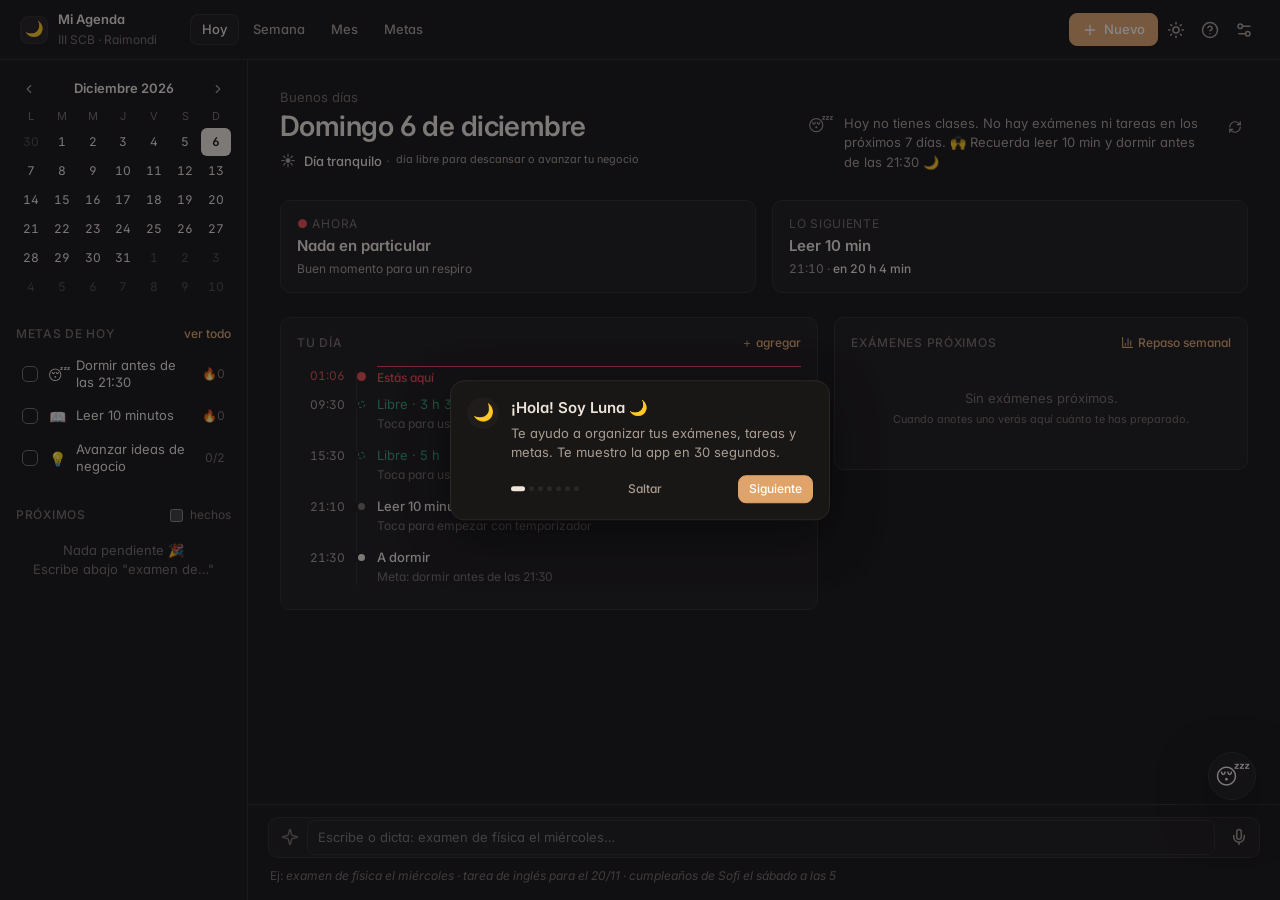
==== commit 83be3514: "Estética minimalista: Papel y tinta, Inter, materias con puntito de color y Modo juego opcional - Pa" ====
--- a/index.html
+++ b/index.html
@@ -5,11 +5,11 @@
   <meta name="viewport" content="width=device-width, initial-scale=1">
   <title>Mi Agenda · III SCB</title>
   <meta name="description" content="Agenda escolar con asistente de IA, plan de estudio, jefes y metas diarias.">
-  <meta name="theme-color" content="#5b5bf0">
+  <meta name="theme-color" content="#FAFAF9">
   <link rel="icon" href="data:image/svg+xml,<svg xmlns='http://www.w3.org/2000/svg' viewBox='0 0 100 100'><text y='.9em' font-size='90'>🌙</text></svg>">
   <link rel="preconnect" href="https://fonts.googleapis.com">
   <link rel="preconnect" href="https://fonts.gstatic.com" crossorigin>
-  <link href="https://fonts.googleapis.com/css2?family=Plus+Jakarta+Sans:wght@400;500;600;700;800&display=swap" rel="stylesheet">
+  <link href="https://fonts.googleapis.com/css2?family=Inter:wght@400;500;600&display=swap" rel="stylesheet">
   <link rel="stylesheet" href="css/styles.css">
 </head>
 <body>
@@ -42,7 +42,7 @@
     <aside class="sidebar">
       <section class="card mini-card"><div id="miniMonth" class="mini-month"></div></section>
       <section class="card">
-        <div class="card-head"><h3>Metas de hoy</h3><button class="link" data-goto="goals">ver cielo ✨</button></div>
+        <div class="card-head"><h3>Metas de hoy</h3><button class="link" data-goto="goals">ver todo</button></div>
         <div id="todayGoals" class="today-goals"></div>
       </section>
       <section class="card">
--- a/css/styles.css
+++ b/css/styles.css
@@ -1,672 +1,717 @@
 /* =========================================================
-   Mi Agenda — estilos
+   Mi Agenda — estilos minimalistas
+   Principio: el color solo aparece cuando significa algo.
+   Escala tipográfica: 12 · 13 · 15 · 20 · 28 px — pesos 400 · 500 · 600
+   Espaciado en múltiplos de 4/8 px — radio 10 px
    ========================================================= */
 
-/* ===================== Tokens ===================== */
+/* ===================== Tokens: Papel y tinta (por defecto) ===================== */
 :root {
-  --bg: #f3f4fa;
-  --panel: #ffffff;
-  --panel-2: #f7f8fc;
-  --line: #e3e5ef;
-  --line-2: #eef0f6;
-  --text: #1b1e31;
-  --muted: #6a6f88;
-  --accent: #5b5bf0;
-  --accent-2: #8b7bff;
-  --accent-soft: #ecebff;
-  --danger: #e5484d;
-  --ok: #1fa971;
-  --warn: #f5a524;
-  --exam: #e5484d;
-  --task: #f08c2e;
-  --study: var(--accent);
-  --event: #0ea5a4;
-  --goal: #c2410c;
-  --free: #22c55e;
-  --shadow: 0 1px 2px rgba(20, 22, 50, .05), 0 8px 24px rgba(20, 22, 50, .07);
-  --shadow-lg: 0 24px 60px rgba(15, 18, 40, .25);
-  --radius: 16px;
-  --font: "Plus Jakarta Sans", system-ui, -apple-system, "Segoe UI", Roboto, sans-serif;
+  --bg: #FAFAF9;
+  --panel: #FFFFFF;
+  --panel-2: #F4F4F2;
+  --line: #ECEBE8;
+  --line-2: #F2F1EF;
+  --text: #1C1C1E;
+  --muted: #6E6E73;
+  --faint: #A1A1A6;
+  --accent: #4B5BDC;
+  --on-accent: #FFFFFF;
+  --danger: #E5484D;
+  --ok: #2F9E6E;
+  --warn: #D9922E;
+  --t-examen: #E5484D;
+  --t-tarea: #D9922E;
+  --t-estudio: var(--accent);
+  --t-evento: #6E6E73;
+  --t-meta: #2F9E6E;
+  --free: #2F9E6E;
+  --shadow: 0 1px 2px rgba(20, 20, 25, .04);
+  --shadow-lg: 0 16px 48px rgba(20, 20, 25, .14);
+  --r: 10px;
+  --font: "Inter", system-ui, -apple-system, "Segoe UI", Roboto, sans-serif;
   color-scheme: light;
 }
-:root[data-accent="raimondi"] { --accent: #138a4a; --accent-2: #2bb673; --accent-soft: #e4f4ea; }
-:root[data-accent="oceano"] { --accent: #0a7cc9; --accent-2: #16c0b0; --accent-soft: #e2f1fb; }
-:root[data-accent="atardecer"] { --accent: #ea580c; --accent-2: #f59e0b; --accent-soft: #fff0e3; }
-:root[data-accent="rosa"] { --accent: #db2777; --accent-2: #a855f7; --accent-soft: #fde8f2; }
-
+:root[data-accent="arena"] {
+  --bg: #F6F3EE; --panel: #FFFDF9; --panel-2: #F0ECE5; --line: #E6E0D6; --line-2: #EEE9E1;
+  --text: #2B2A28; --muted: #77716A; --faint: #A8A198; --accent: #C2563A;
+}
+:root[data-accent="salvia"] {
+  --bg: #F7F8F6; --panel: #FFFFFF; --panel-2: #F0F2EF; --line: #E3E7E2; --line-2: #EDF0EC;
+  --text: #1F2421; --muted: #687068; --faint: #9FA69F; --accent: #5B8A72;
+}
+:root[data-accent="raimondi"] { --accent: #138A4A; }
+
+/* Oscuro (nunca negro puro) */
 @media (prefers-color-scheme: dark) {
   :root:not([data-theme="light"]) {
-    --bg: #0d0f17; --panel: #161925; --panel-2: #1b1f2e; --line: #282d40; --line-2: #1f2333;
-    --text: #e9ebf4; --muted: #959bb2; --accent-soft: color-mix(in srgb, var(--accent) 20%, #161925);
-    --shadow: 0 1px 2px rgba(0,0,0,.4), 0 8px 24px rgba(0,0,0,.28); color-scheme: dark;
+    --bg: #111113; --panel: #18181B; --panel-2: #1E1E22; --line: #27272A; --line-2: #222226;
+    --text: #EDEDEF; --muted: #A1A1AA; --faint: #71717A; --accent: #7C8BFF;
+    --shadow: none; --shadow-lg: 0 16px 48px rgba(0, 0, 0, .5); color-scheme: dark;
   }
+  :root:not([data-theme="light"])[data-accent="arena"] { --bg: #141210; --panel: #1C1916; --panel-2: #23201C; --line: #2F2A25; --line-2: #26221E; --accent: #E08A6D; }
+  :root:not([data-theme="light"])[data-accent="salvia"] { --bg: #101311; --panel: #171B18; --panel-2: #1D221E; --line: #272D28; --line-2: #212622; --accent: #8DBBA3; }
+  :root:not([data-theme="light"])[data-accent="raimondi"] { --accent: #3DBE7A; }
 }
 :root[data-theme="dark"] {
-  --bg: #0d0f17; --panel: #161925; --panel-2: #1b1f2e; --line: #282d40; --line-2: #1f2333;
-  --text: #e9ebf4; --muted: #959bb2; --accent-soft: color-mix(in srgb, var(--accent) 20%, #161925);
-  --shadow: 0 1px 2px rgba(0,0,0,.4), 0 8px 24px rgba(0,0,0,.28); color-scheme: dark;
-}
-/* modo noche: tonos cálidos y suaves */
+  --bg: #111113; --panel: #18181B; --panel-2: #1E1E22; --line: #27272A; --line-2: #222226;
+  --text: #EDEDEF; --muted: #A1A1AA; --faint: #71717A; --accent: #7C8BFF;
+  --shadow: none; --shadow-lg: 0 16px 48px rgba(0, 0, 0, .5); color-scheme: dark;
+}
+:root[data-theme="dark"][data-accent="arena"] { --bg: #141210; --panel: #1C1916; --panel-2: #23201C; --line: #2F2A25; --line-2: #26221E; --accent: #E08A6D; }
+:root[data-theme="dark"][data-accent="salvia"] { --bg: #101311; --panel: #171B18; --panel-2: #1D221E; --line: #272D28; --line-2: #212622; --accent: #8DBBA3; }
+:root[data-theme="dark"][data-accent="raimondi"] { --accent: #3DBE7A; }
+/* Modo noche: cálido y tenue */
 :root[data-night="1"] {
-  --bg: #0e0c14; --panel: #17141f; --panel-2: #1d1927; --line: #2c2638; --line-2: #221d2d;
-  --accent: #f0a85a; --accent-2: #e07a5f; --accent-soft: #2e2219; --text: #efe6dc; --muted: #a89d92;
-}
-
+  --bg: #121010; --panel: #191616; --panel-2: #201C1B; --line: #2C2725; --line-2: #241F1E;
+  --text: #EDE4DA; --muted: #A89D92; --faint: #776D64; --accent: #E0A46A;
+}
+
+/* ===================== Base ===================== */
 * { box-sizing: border-box; }
 html, body { margin: 0; height: 100%; }
 body {
   background: var(--bg); color: var(--text);
-  font: 14px/1.5 var(--font);
-  -webkit-font-smoothing: antialiased;
-  transition: background .4s;
+  font: 400 13px/1.5 var(--font);
+  -webkit-font-smoothing: antialiased; font-feature-settings: "cv11", "ss01";
 }
 body.is-dragging { cursor: grabbing; user-select: none; }
 button, input, select, textarea { font: inherit; color: inherit; }
-h1, h2, h3, h4 { font-weight: 800; letter-spacing: -.01em; }
-h3 { margin: 0; font-size: 12px; text-transform: uppercase; letter-spacing: .08em; color: var(--muted); font-weight: 700; }
+h1, h2, h3, h4 { font-weight: 600; letter-spacing: -.01em; margin: 0; }
+h3 { font-size: 12px; text-transform: uppercase; letter-spacing: .06em; color: var(--faint); font-weight: 500; }
+b, strong { font-weight: 600; }
 .ic { flex: none; display: block; }
 .hidden { visibility: hidden; }
 a { color: var(--accent); }
-::selection { background: color-mix(in srgb, var(--accent) 30%, transparent); }
+::selection { background: color-mix(in srgb, var(--accent) 22%, transparent); }
+.tnum, time { font-variant-numeric: tabular-nums; }
+
+/* puntito de materia / tipo */
+.sdot { display: inline-block; width: 8px; height: 8px; border-radius: 50%; background: var(--sc, var(--muted)); flex: none; margin-right: 6px; vertical-align: middle; position: relative; top: -1px; }
+.sdot.big { width: 10px; height: 10px; margin: 5px 0 0; }
+.sdot.t-examen { background: var(--t-examen); } .sdot.t-tarea { background: var(--t-tarea); }
+.sdot.t-estudio { background: var(--t-estudio); } .sdot.t-evento { background: var(--t-evento); } .sdot.t-meta { background: var(--t-meta); }
 
 /* ===================== Layout ===================== */
 .app {
   display: grid; height: 100vh;
-  grid-template-columns: 272px minmax(0, 1fr);
+  grid-template-columns: 248px minmax(0, 1fr);
   grid-template-rows: auto minmax(0, 1fr);
   grid-template-areas: "top top" "side main";
 }
 .topbar {
-  grid-area: top; display: flex; align-items: center; gap: 18px; padding: 10px 18px 10px;
-  background: var(--panel); border-bottom: 1px solid var(--line); flex-wrap: wrap; position: relative;
-}
-.tricolor { position: absolute; top: 0; left: 0; right: 0; height: 3px; background: linear-gradient(90deg, var(--accent), var(--accent-2)); }
-:root[data-accent="raimondi"] .tricolor { background: linear-gradient(90deg, #138a4a 0 33.3%, #fff 33.3% 66.6%, #d0283a 66.6%); }
-.brand { display: flex; align-items: center; gap: 10px; min-width: 160px; }
-.brand .logo { width: 36px; height: 36px; border-radius: 11px; display: grid; place-items: center; font-size: 19px; background: linear-gradient(135deg, var(--accent), var(--accent-2)); box-shadow: 0 4px 14px color-mix(in srgb, var(--accent) 35%, transparent); }
-.brand b { display: block; font-size: 15px; font-weight: 800; }
-.brand small { color: var(--muted); font-size: 11.5px; }
-.tabs { display: flex; background: var(--panel-2); border: 1px solid var(--line); border-radius: 12px; padding: 3px; }
-.tab { border: 0; background: none; padding: 6px 14px; border-radius: 9px; cursor: pointer; color: var(--muted); font-weight: 700; transition: .15s; }
-.tab:hover { color: var(--text); }
-.tab.active { background: var(--panel); color: var(--text); box-shadow: var(--shadow); }
-.datenav { display: flex; align-items: center; gap: 4px; }
-.range-label { font-weight: 800; margin-left: 8px; font-size: 15px; }
+  grid-area: top; display: flex; align-items: center; gap: 20px; padding: 10px 20px;
+  background: var(--bg); border-bottom: 1px solid var(--line); flex-wrap: wrap; position: relative;
+}
+.tricolor { display: none; position: absolute; top: 0; left: 0; right: 0; height: 2px; }
+:root[data-accent="raimondi"] .tricolor { display: block; background: linear-gradient(90deg, #138A4A 0 33.3%, #F1F1F1 33.3% 66.6%, #CE2B37 66.6%); }
+.brand { display: flex; align-items: center; gap: 10px; min-width: 150px; }
+.brand .logo { width: 28px; height: 28px; border-radius: 8px; display: grid; place-items: center; font-size: 15px; background: var(--panel-2); border: 1px solid var(--line); }
+.brand b { display: block; font-size: 13px; }
+.brand small { color: var(--faint); font-size: 12px; }
+.tabs { display: flex; gap: 2px; }
+.tab { border: 0; background: none; padding: 6px 12px; border-radius: 8px; cursor: pointer; color: var(--muted); font-weight: 500; }
+.tab:hover { color: var(--text); background: var(--panel-2); }
+.tab.active { color: var(--text); background: var(--panel); box-shadow: inset 0 0 0 1px var(--line); }
+.datenav { display: flex; align-items: center; gap: 2px; }
+.range-label { font-weight: 600; margin-left: 8px; font-size: 15px; }
 .range-label::first-letter { text-transform: uppercase; }
-.top-actions { margin-left: auto; display: flex; gap: 4px; align-items: center; }
-
-.sidebar { grid-area: side; overflow-y: auto; padding: 14px; display: flex; flex-direction: column; gap: 12px; border-right: 1px solid var(--line); }
-.main { grid-area: main; overflow: hidden; display: flex; flex-direction: column; min-width: 0; position: relative; }
+.top-actions { margin-left: auto; display: flex; gap: 2px; align-items: center; }
+
+.sidebar { grid-area: side; overflow-y: auto; padding: 16px 12px; display: flex; flex-direction: column; gap: 24px; border-right: 1px solid var(--line); }
+.main { grid-area: main; overflow: hidden; display: flex; flex-direction: column; min-width: 0; position: relative; background: var(--bg); }
 .view { flex: 1; min-height: 0; overflow: hidden; display: flex; flex-direction: column; }
-.view > * { flex: 1; min-height: 0; animation: viewIn .25s ease; }
-@keyframes viewIn { from { opacity: 0; transform: translateY(6px); } }
+.view > * { flex: 1; min-height: 0; animation: viewIn .18s ease; }
+@keyframes viewIn { from { opacity: 0; } }
 
 /* ===================== Botones ===================== */
 .btn {
-  border: 1px solid var(--line); background: var(--panel); padding: 7px 14px; border-radius: 11px;
-  cursor: pointer; font-weight: 700; transition: .15s; white-space: nowrap; display: inline-flex; align-items: center; gap: 6px; justify-content: center;
-}
-.btn:hover { border-color: var(--accent); }
-.btn:active { transform: scale(.97); }
-.btn.primary { background: linear-gradient(135deg, var(--accent), var(--accent-2)); color: #fff; border: 0; box-shadow: 0 4px 14px color-mix(in srgb, var(--accent) 30%, transparent); }
-.btn.primary:hover { filter: brightness(1.07); }
-.btn.ghost { background: transparent; border-color: transparent; }
-.btn.ghost:hover { border-color: var(--line); }
-.btn.ghost.light { color: #fff; border-color: rgba(255,255,255,.3); }
+  border: 1px solid var(--line); background: var(--panel); padding: 6px 12px; border-radius: 8px;
+  cursor: pointer; font-weight: 500; transition: border-color .12s, background .12s; white-space: nowrap;
+  display: inline-flex; align-items: center; gap: 6px; justify-content: center;
+}
+.btn:hover { border-color: var(--faint); }
+.btn:active { transform: scale(.98); }
+.btn.primary { background: var(--accent); color: var(--on-accent); border-color: var(--accent); }
+.btn.primary:hover { background: color-mix(in srgb, var(--accent) 88%, #000); }
+.btn.ghost { background: transparent; border-color: transparent; color: var(--muted); }
+.btn.ghost:hover { color: var(--text); background: var(--panel-2); }
+.btn.ghost.light { color: #fff; border-color: rgba(255, 255, 255, .25); }
 .btn.danger { color: var(--danger); }
 .btn.danger:hover { border-color: var(--danger); }
-.btn.sm { padding: 5px 11px; font-size: 12.5px; border-radius: 9px; }
-.btn.big { padding: 12px 22px; font-size: 16px; border-radius: 14px; }
-.btn.icon-only { padding: 8px 10px; }
-.btn:disabled { opacity: .5; cursor: default; transform: none; }
-.icon-btn { border: 1px solid transparent; background: transparent; width: 36px; height: 36px; border-radius: 11px; cursor: pointer; display: grid; place-items: center; color: var(--muted); transition: .15s; }
-.icon-btn:hover { background: var(--panel-2); border-color: var(--line); color: var(--text); }
-.icon-btn.sm { width: 28px; height: 28px; border-radius: 8px; }
+.btn.sm { padding: 4px 10px; font-size: 12px; }
+.btn.big { padding: 10px 20px; font-size: 15px; }
+.btn.icon-only { padding: 6px 8px; }
+.btn:disabled { opacity: .45; cursor: default; }
+.icon-btn { border: 0; background: transparent; width: 32px; height: 32px; border-radius: 8px; cursor: pointer; display: grid; place-items: center; color: var(--muted); }
+.icon-btn:hover { background: var(--panel-2); color: var(--text); }
+.icon-btn.sm { width: 26px; height: 26px; }
 .icon-btn.mic.rec { color: #fff; background: var(--danger); animation: pulse 1.2s infinite; }
-@keyframes pulse { 0% { box-shadow: 0 0 0 0 color-mix(in srgb, var(--danger) 60%, transparent); } 100% { box-shadow: 0 0 0 12px transparent; } }
-.link { border: 0; background: none; color: var(--accent); cursor: pointer; font-size: 12.5px; font-weight: 700; padding: 0; display: inline-flex; gap: 4px; align-items: center; }
+@keyframes pulse { 0% { box-shadow: 0 0 0 0 color-mix(in srgb, var(--danger) 50%, transparent); } 100% { box-shadow: 0 0 0 10px transparent; } }
+.link { border: 0; background: none; color: var(--accent); cursor: pointer; font-size: 12px; font-weight: 500; padding: 0; display: inline-flex; gap: 4px; align-items: center; }
 .link:hover { text-decoration: underline; }
+.up-item .link { text-align: left; margin-top: 2px; }
 .row-btns { display: flex; gap: 6px; flex-wrap: wrap; }
 .row-btns.center { justify-content: center; }
 
-/* ===================== Tarjetas laterales ===================== */
-.card { background: var(--panel); border: 1px solid var(--line); border-radius: var(--radius); padding: 14px; box-shadow: var(--shadow); }
-.card-head { display: flex; align-items: center; justify-content: space-between; margin-bottom: 10px; gap: 8px; }
-.mini-check { font-size: 12px; color: var(--muted); display: flex; gap: 4px; align-items: center; cursor: pointer; }
-.empty { color: var(--muted); font-size: 13px; text-align: center; padding: 10px; }
-.empty.big { padding: 24px 12px; font-size: 14px; line-height: 1.6; }
-.dots { letter-spacing: 1px; font-size: 10px; color: var(--warn); }
-
-.mini-card { padding: 10px; }
+/* ===================== Tarjetas ===================== */
+.card { background: var(--panel); border: 1px solid var(--line); border-radius: var(--r); padding: 16px; }
+.card-head { display: flex; align-items: center; justify-content: space-between; margin-bottom: 12px; gap: 8px; }
+.mini-check { font-size: 12px; color: var(--faint); display: flex; gap: 4px; align-items: center; cursor: pointer; }
+.empty { color: var(--faint); font-size: 13px; text-align: center; padding: 8px; }
+.empty.big { padding: 24px 12px; line-height: 1.6; }
+.dots { letter-spacing: 1px; font-size: 10px; color: var(--faint); }
+
+/* lateral sin cajas */
+.sidebar .card { background: none; border: 0; padding: 0 4px; }
+.sidebar .card-head { margin-bottom: 8px; }
+
 .mm-head { display: flex; align-items: center; justify-content: space-between; margin-bottom: 4px; }
 .mm-head b { font-size: 13px; text-transform: capitalize; }
-.mm-grid { display: grid; grid-template-columns: repeat(7, 1fr); gap: 2px; text-align: center; }
-.mm-grid > span { font-size: 10.5px; color: var(--muted); font-weight: 700; padding: 2px 0; }
-.mm { position: relative; border: 0; background: none; font-size: 12px; padding: 5px 0; border-radius: 8px; cursor: pointer; font-weight: 600; }
+.mm-grid { display: grid; grid-template-columns: repeat(7, 1fr); gap: 1px; text-align: center; }
+.mm-grid > span { font-size: 11px; color: var(--faint); padding: 2px 0; }
+.mm { position: relative; border: 0; background: none; font-size: 12px; padding: 5px 0; border-radius: 6px; cursor: pointer; font-variant-numeric: tabular-nums; }
 .mm:hover { background: var(--panel-2); }
-.mm.other { opacity: .35; }
-.mm.inweek { background: var(--accent-soft); border-radius: 0; }
-.mm.today { background: var(--accent); color: #fff; border-radius: 8px; }
-.mm i { position: absolute; bottom: 1px; left: 50%; transform: translateX(-50%); width: 5px; height: 5px; border-radius: 50%; }
-.mm i.ex { background: var(--exam); } .mm i.ta { background: var(--task); }
-.mm.today i { background: #fff; }
-
-.today-goals { display: flex; flex-direction: column; gap: 6px; }
-.goal-row { display: flex; align-items: center; gap: 9px; padding: 8px 10px; border-radius: 12px; border: 1px solid var(--line); cursor: pointer; transition: .18s; user-select: none; }
-.goal-row:hover { border-color: var(--accent); transform: translateX(2px); }
-.goal-row.done { background: color-mix(in srgb, var(--ok) 11%, transparent); border-color: color-mix(in srgb, var(--ok) 40%, transparent); }
-.goal-row .gi { font-size: 17px; }
-.goal-row .gt { flex: 1; font-weight: 600; font-size: 12.5px; line-height: 1.3; }
-.goal-row .gs { font-size: 11.5px; color: var(--muted); white-space: nowrap; font-weight: 700; }
-.check { width: 20px; height: 20px; border-radius: 7px; border: 2px solid var(--line); display: grid; place-items: center; color: #fff; flex: none; transition: .2s; }
-.done .check { background: var(--ok); border-color: var(--ok); animation: pop .25s; }
-
-.upcoming { display: flex; flex-direction: column; gap: 4px; }
-.up-item { display: flex; gap: 10px; align-items: flex-start; padding: 8px; border-radius: 12px; cursor: pointer; border: 1px solid transparent; transition: .15s; }
-.up-item:hover { background: var(--panel-2); border-color: var(--line); }
-.up-icon { width: 32px; height: 32px; border-radius: 10px; display: grid; place-items: center; font-size: 15px; flex: none; background: color-mix(in srgb, var(--sc) 18%, var(--panel)); color: var(--sc); font-weight: 800; }
-.up-item .ut { font-weight: 700; font-size: 13px; line-height: 1.3; }
-.up-item .um { font-size: 11.5px; color: var(--muted); }
-.up-item.done .ut { text-decoration: line-through; opacity: .6; }
-.when { margin-left: auto; font-size: 11px; font-weight: 800; white-space: nowrap; padding: 2px 8px; border-radius: 99px; background: var(--panel-2); color: var(--muted); }
-.when.hot { background: color-mix(in srgb, var(--danger) 15%, transparent); color: var(--danger); }
-.when.warm { background: color-mix(in srgb, var(--warn) 18%, transparent); color: #c27c0e; }
-.hp-row { display: flex; align-items: center; gap: 6px; margin-top: 3px; font-size: 13px; }
-.hp-row small { font-size: 10.5px; color: var(--muted); font-weight: 700; }
-
-/* barras de vida */
-.hp { flex: 1; height: 7px; border-radius: 99px; background: var(--line-2); overflow: hidden; min-width: 40px; border: 1px solid var(--line); }
-.hp i { display: block; height: 100%; border-radius: 99px; background: linear-gradient(90deg, #ef4444, #f97316); transition: width .6s cubic-bezier(.2, .8, .2, 1); }
-.hp.big { height: 12px; margin: 6px 0 4px; }
-.hp.good i { background: linear-gradient(90deg, var(--ok), #4ade80); }
+.mm.other { color: var(--faint); opacity: .6; }
+.mm.inweek { background: var(--panel-2); border-radius: 0; }
+.mm.today { background: var(--text); color: var(--bg); border-radius: 6px; font-weight: 600; }
+.mm i { position: absolute; bottom: 1px; left: 50%; transform: translateX(-50%); width: 4px; height: 4px; border-radius: 50%; }
+.mm i.ex { background: var(--danger); } .mm i.ta { background: var(--warn); }
+.mm.today i { background: var(--bg); }
+
+.today-goals { display: flex; flex-direction: column; gap: 2px; }
+.goal-row { display: flex; align-items: center; gap: 10px; padding: 6px 6px; border-radius: 8px; cursor: pointer; user-select: none; }
+.goal-row:hover { background: var(--panel-2); }
+.goal-row .gi { font-size: 14px; width: 18px; text-align: center; }
+.goal-row .gt { flex: 1; font-size: 13px; line-height: 1.35; }
+.goal-row .gs { font-size: 12px; color: var(--faint); white-space: nowrap; font-variant-numeric: tabular-nums; }
+.goal-row.done .gt { color: var(--faint); text-decoration: line-through; }
+.check { width: 16px; height: 16px; border-radius: 5px; border: 1.5px solid var(--faint); display: grid; place-items: center; color: #fff; flex: none; transition: .15s; }
+.done .check { background: var(--ok); border-color: var(--ok); }
+
+.upcoming { display: flex; flex-direction: column; gap: 2px; }
+.up-item { display: flex; gap: 10px; align-items: flex-start; padding: 8px 6px; border-radius: 8px; cursor: pointer; }
+.up-item:hover { background: var(--panel-2); }
+.up-icon { width: 26px; height: 26px; border-radius: 7px; display: grid; place-items: center; font-size: 13px; flex: none; background: color-mix(in srgb, var(--sc) 14%, transparent); color: var(--sc); }
+.up-item .ut { font-size: 13px; font-weight: 500; line-height: 1.35; }
+.up-item .um { font-size: 12px; color: var(--faint); font-variant-numeric: tabular-nums; }
+.up-item.done .ut { text-decoration: line-through; color: var(--faint); }
+.when { margin-left: auto; font-size: 12px; white-space: nowrap; color: var(--faint); font-variant-numeric: tabular-nums; }
+.when.hot { color: var(--danger); font-weight: 500; }
+.when.warm { color: var(--warn); }
+.hp-row { display: flex; align-items: center; gap: 8px; margin-top: 4px; }
+.hp-row small { font-size: 11px; color: var(--faint); font-variant-numeric: tabular-nums; }
+
+/* barras: vida (modo juego) y preparación (minimal) */
+.hp { flex: 1; height: 3px; border-radius: 99px; background: var(--line); overflow: hidden; min-width: 40px; }
+.hp i { display: block; height: 100%; border-radius: 99px; background: var(--danger); transition: width .5s ease; }
+.hp.prep i, .hp.good i { background: var(--ok); }
+.hp.big { height: 6px; margin: 8px 0 4px; }
+:root[data-game="on"] .hp { height: 6px; }
+:root[data-game="on"] .hp i { background: linear-gradient(90deg, #ef4444, #f97316); }
+:root[data-game="on"] .hp.prep i, :root[data-game="on"] .hp.good i { background: var(--ok); }
 
 /* ===================== Barra rápida ===================== */
-.quickbar { padding: 10px 18px 14px; border-top: 1px solid var(--line); background: var(--panel); }
-.qb-row { display: flex; align-items: center; gap: 8px; background: var(--panel-2); border: 1.5px solid var(--line); border-radius: 14px; padding: 4px 6px 4px 12px; transition: .2s; }
-.qb-row:focus-within { border-color: var(--accent); box-shadow: 0 0 0 4px color-mix(in srgb, var(--accent) 15%, transparent); }
-.qb-icon { color: var(--accent); }
-.qb-row input { flex: 1; border: 0; background: transparent; padding: 8px 4px; font-size: 14.5px; outline: none; min-width: 0; }
-.quick-preview { display: flex; gap: 6px; flex-wrap: wrap; align-items: center; padding: 6px 2px 0; min-height: 28px; font-size: 12.5px; }
-.qp-hint { color: var(--muted); }
-.qchip { padding: 3px 10px; border-radius: 99px; background: var(--panel-2); border: 1px solid var(--line); font-weight: 700; animation: pop .2s; }
-.qchip small { color: var(--muted); font-weight: 600; }
-.qchip.subj { border-color: var(--sc); background: color-mix(in srgb, var(--sc) 12%, var(--panel)); }
-.qchip.t-examen { background: var(--exam); color: #fff; border: 0; } .qchip.t-tarea { background: var(--task); color: #fff; border: 0; }
-.qchip.t-evento { background: var(--event); color: #fff; border: 0; }
+.quickbar { padding: 12px 20px 14px; border-top: 1px solid var(--line); background: var(--bg); }
+.qb-row { display: flex; align-items: center; gap: 8px; background: var(--panel); border: 1px solid var(--line); border-radius: var(--r); padding: 2px 4px 2px 12px; transition: border-color .15s; }
+.qb-row:focus-within { border-color: var(--accent); }
+.qb-icon { color: var(--faint); }
+.qb-row input { flex: 1; border: 0; background: transparent; padding: 8px 2px; font-size: 13px; outline: none; min-width: 0; }
+.quick-preview { display: flex; gap: 6px; flex-wrap: wrap; align-items: center; padding: 8px 2px 0; min-height: 28px; font-size: 12px; }
+.qp-hint { color: var(--faint); }
+.qchip { padding: 2px 8px; border-radius: 6px; background: var(--panel-2); border: 1px solid var(--line); font-weight: 500; display: inline-flex; align-items: center; }
+.qchip small { color: var(--faint); margin-left: 4px; }
+.qchip.t-examen { color: var(--t-examen); } .qchip.t-tarea { color: var(--t-tarea); } .qchip.t-evento { color: var(--muted); }
 
 /* ===================== Vista Hoy ===================== */
-.today-view { overflow-y: auto; padding: 18px; display: flex; flex-direction: column; gap: 14px; }
+.today-view { overflow-y: auto; padding: 28px 32px; display: flex; flex-direction: column; gap: 24px; }
 .today-view > * { flex-shrink: 0; }
-.hero {
-  border-radius: 22px; padding: 22px; display: flex; gap: 20px; align-items: center; justify-content: space-between; flex-wrap: wrap;
-  color: #fff; position: relative; overflow: hidden; box-shadow: var(--shadow);
-  background: linear-gradient(135deg, var(--accent), var(--accent-2));
-}
-.hero::after { content: ""; position: absolute; right: -60px; top: -60px; width: 220px; height: 220px; border-radius: 50%; background: rgba(255,255,255,.12); }
-.hero.sunny { background: linear-gradient(135deg, #f59e0b, #f97316 60%, #ec4899); }
-.hero.cloudy { background: linear-gradient(135deg, var(--accent), var(--accent-2)); }
-.hero.rainy { background: linear-gradient(135deg, #3b5bdb, #6741d9); }
-.hero.storm { background: linear-gradient(135deg, #1e1b4b, #4c1d95 60%, #9f1239); }
-.hero-main { position: relative; z-index: 1; }
-.greet { font-weight: 700; opacity: .9; }
-.hero h1 { margin: 2px 0 12px; font-size: 28px; line-height: 1.15; }
-.forecast { display: flex; gap: 12px; align-items: center; background: rgba(255,255,255,.16); padding: 10px 14px; border-radius: 14px; backdrop-filter: blur(6px); max-width: 460px; }
-.fc-icon { font-size: 32px; line-height: 1; animation: float 4s ease-in-out infinite; }
-@keyframes float { 50% { transform: translateY(-4px); } }
-.forecast b { display: block; font-size: 15px; }
-.forecast small { opacity: .92; font-size: 12.5px; }
-.luna-says { display: flex; gap: 10px; align-items: flex-end; max-width: 420px; position: relative; z-index: 1; }
-.luna-avatar { width: 52px; height: 52px; border-radius: 50%; background: radial-gradient(circle at 35% 30%, #fffbe6, #fde68a 45%, #f5c542); display: grid; place-items: center; font-size: 26px; flex: none; box-shadow: 0 0 24px rgba(253, 230, 138, .6); }
-.bubble { background: var(--panel); color: var(--text); padding: 12px 36px 12px 14px; border-radius: 16px 16px 16px 4px; font-size: 13.5px; position: relative; box-shadow: var(--shadow); }
-.bubble p { margin: 0; white-space: pre-line; }
-.bubble p.loading { opacity: .5; }
-.bubble .icon-btn { position: absolute; top: 4px; right: 4px; }
-
-.nownext { display: grid; grid-template-columns: 1fr 1fr; gap: 14px; }
-.nn-card { background: var(--panel); border: 1px solid var(--line); border-radius: var(--radius); padding: 14px 16px; box-shadow: var(--shadow); display: flex; flex-direction: column; gap: 2px; position: relative; }
-.nn-card small { font-size: 11px; font-weight: 800; letter-spacing: .1em; color: var(--muted); }
-.nn-card.now small::before { content: "● "; color: var(--danger); animation: blink 1.4s infinite; }
-.nn-card b { font-size: 17px; }
-.nn-card span { color: var(--muted); font-size: 13px; }
-.nn-card strong { color: var(--accent); }
-.nn-card .btn { position: absolute; right: 14px; top: 50%; transform: translateY(-50%); }
-.nn-prog { height: 4px; background: var(--line-2); border-radius: 4px; margin-top: 6px; overflow: hidden; }
-.nn-prog i { display: block; height: 100%; background: var(--accent); }
-
-.today-grid { display: grid; grid-template-columns: minmax(0, 1.25fr) minmax(0, 1fr); gap: 14px; align-items: start; }
-.today-side { display: flex; flex-direction: column; gap: 14px; }
+.hero { display: flex; gap: 32px; align-items: flex-end; justify-content: space-between; flex-wrap: wrap; padding-bottom: 4px; }
+.greet { color: var(--faint); font-size: 13px; }
+.hero h1 { margin: 2px 0 8px; font-size: 28px; line-height: 1.15; letter-spacing: -.02em; }
+.forecast { display: flex; gap: 8px; align-items: baseline; color: var(--muted); font-size: 13px; }
+.forecast .fc-icon { font-size: 15px; }
+.forecast div { display: flex; gap: 6px; flex-wrap: wrap; }
+.forecast b { color: var(--text); font-weight: 500; }
+.forecast b::after { content: " ·"; color: var(--faint); font-weight: 400; }
+.luna-says { display: flex; gap: 10px; align-items: flex-start; max-width: 440px; color: var(--muted); }
+.luna-says .luna-face { font-size: 16px; line-height: 1.4; }
+.luna-says p { margin: 0; font-size: 13px; white-space: pre-line; }
+.luna-says p.loading { opacity: .5; }
+
+.nownext { display: grid; grid-template-columns: 1fr 1fr; gap: 16px; }
+.nn-card { background: var(--panel); border: 1px solid var(--line); border-radius: var(--r); padding: 14px 16px; display: flex; flex-direction: column; gap: 2px; position: relative; }
+.nn-card small { font-size: 12px; color: var(--faint); text-transform: uppercase; letter-spacing: .06em; }
+.nn-card.now small::before { content: "● "; color: var(--danger); }
+.nn-card b { font-size: 15px; font-weight: 600; }
+.nn-card span { color: var(--muted); font-size: 12px; font-variant-numeric: tabular-nums; }
+.nn-card strong { color: var(--text); font-weight: 500; }
+.nn-card .btn { position: absolute; right: 16px; top: 50%; transform: translateY(-50%); }
+.nn-prog { height: 2px; background: var(--line); border-radius: 2px; margin-top: 8px; overflow: hidden; }
+.nn-prog i { display: block; height: 100%; background: var(--text); }
+
+.today-grid { display: grid; grid-template-columns: minmax(0, 1.3fr) minmax(0, 1fr); gap: 16px; align-items: start; }
+.today-side { display: flex; flex-direction: column; gap: 16px; }
 .timeline { position: relative; display: flex; flex-direction: column; }
-.timeline::before { content: ""; position: absolute; left: 61px; top: 6px; bottom: 6px; width: 2px; background: var(--line); border-radius: 2px; }
-.tl-item { display: grid; grid-template-columns: 50px 24px 1fr auto; align-items: start; gap: 0 4px; padding: 6px 6px 6px 0; border-radius: 12px; cursor: default; position: relative; }
+.timeline::before { content: ""; position: absolute; left: 59px; top: 8px; bottom: 8px; width: 1px; background: var(--line); }
+.tl-item { display: grid; grid-template-columns: 48px 24px 1fr auto; align-items: start; gap: 0 4px; padding: 6px 4px 6px 0; border-radius: 8px; position: relative; }
 .tl-item.event, .tl-item.free, .tl-item.ritual { cursor: pointer; }
 .tl-item.event:hover, .tl-item.free:hover, .tl-item.ritual:hover { background: var(--panel-2); }
-.tl-time { font-size: 12px; font-weight: 800; text-align: right; padding-top: 2px; font-variant-numeric: tabular-nums; }
-.tl-time small { display: block; color: var(--muted); font-weight: 600; font-size: 10.5px; }
-.tl-dot { width: 12px; height: 12px; border-radius: 50%; background: var(--panel); border: 3px solid var(--line); margin: 5px auto 0; position: relative; z-index: 1; }
+.tl-time { font-size: 12px; text-align: right; padding-top: 1px; font-variant-numeric: tabular-nums; color: var(--muted); }
+.tl-time small { display: block; color: var(--faint); font-size: 11px; }
+.tl-dot { width: 7px; height: 7px; border-radius: 50%; background: var(--faint); margin: 6px auto 0; position: relative; z-index: 1; box-shadow: 0 0 0 3px var(--panel); }
 .tl-body { min-width: 0; }
-.tl-title { font-weight: 700; display: flex; align-items: center; gap: 6px; flex-wrap: wrap; }
-.tl-body small { color: var(--muted); font-size: 12px; }
+.tl-title { font-weight: 500; display: flex; align-items: center; gap: 6px; flex-wrap: wrap; }
+.tl-body small { color: var(--faint); font-size: 12px; }
 .tl-item.past { opacity: .45; }
-.tl-item.done .tl-title { text-decoration: line-through; opacity: .6; }
-.tl-item.event .tl-dot { border-color: var(--sc, var(--accent)); }
-.tl-item.t-examen .tl-dot { border-color: var(--exam); background: var(--exam); }
-.tl-item.t-estudio .tl-dot { border-color: var(--study); }
-.tl-item.free .tl-title { color: var(--free); }
-.tl-item.free .tl-dot { border-color: var(--free); border-style: dashed; }
-.tl-item.routine .tl-title { color: var(--muted); font-weight: 600; }
-.tl-item.ritual .tl-dot { border-color: var(--goal); }
-.tl-item.bed .tl-dot { border-color: #8b5cf6; background: #8b5cf6; }
+.tl-item.done .tl-title { text-decoration: line-through; color: var(--faint); }
+.tl-item.event .tl-dot { background: var(--sc, var(--accent)); }
+.tl-item.t-examen .tl-dot { background: var(--t-examen); }
+.tl-item.free .tl-title { color: var(--free); font-weight: 400; }
+.tl-item.free .tl-dot { background: transparent; border: 1px dashed var(--free); }
+.tl-item.routine .tl-title { color: var(--muted); font-weight: 400; }
+.tl-item.school .tl-title { font-weight: 500; }
+.tl-item.bed .tl-dot { background: var(--text); }
 .tl-actions { display: flex; gap: 4px; align-items: center; }
-.check-btn { width: 28px; height: 28px; border-radius: 9px; border: 2px solid var(--line); background: var(--panel); cursor: pointer; display: grid; place-items: center; color: transparent; transition: .15s; }
+.check-btn { width: 22px; height: 22px; border-radius: 6px; border: 1.5px solid var(--line); background: var(--panel); cursor: pointer; display: grid; place-items: center; color: transparent; }
 .check-btn:hover { border-color: var(--ok); color: var(--ok); }
 .check-btn.on { background: var(--ok); border-color: var(--ok); color: #fff; }
-.bands-row { display: flex; gap: 2px; margin-top: 5px; border-radius: 6px; overflow: hidden; max-width: 380px; }
-.bands-row span { background: color-mix(in srgb, var(--c) 30%, var(--panel)); border-bottom: 3px solid var(--c); font-size: 11px; text-align: center; padding: 2px 0; min-width: 0; }
-.class-list { margin-top: 8px; display: flex; flex-direction: column; gap: 3px; }
-.cl { display: grid; grid-template-columns: 44px 1fr auto; gap: 8px; padding: 4px 8px; border-left: 3px solid var(--c); border-radius: 6px; background: color-mix(in srgb, var(--c) 8%, transparent); font-size: 12.5px; }
-.cl span { color: var(--muted); font-variant-numeric: tabular-nums; }
-.cl small { color: var(--muted); }
+.bands-row { display: flex; gap: 2px; margin-top: 6px; max-width: 360px; }
+.bands-row span { height: 4px; border-radius: 2px; background: var(--c); opacity: .7; min-width: 0; font-size: 0; }
+:root[data-game="on"] .bands-row span { height: auto; font-size: 11px; text-align: center; padding: 1px 0; background: color-mix(in srgb, var(--c) 25%, var(--panel)); opacity: 1; }
+.class-list { margin-top: 8px; display: flex; flex-direction: column; gap: 2px; }
+.cl { display: grid; grid-template-columns: 44px 1fr auto; gap: 8px; padding: 3px 8px; border-left: 2px solid var(--c); font-size: 12px; }
+.cl span { color: var(--faint); font-variant-numeric: tabular-nums; }
+.cl b { font-weight: 500; }
+.cl small { color: var(--faint); }
 .cl.past { opacity: .5; }
-.cl.cur { background: color-mix(in srgb, var(--c) 22%, transparent); font-weight: 700; }
-.tl-now { display: grid; grid-template-columns: 50px 24px 1fr; align-items: center; gap: 4px; margin: 2px 0; color: var(--danger); font-weight: 800; font-size: 11.5px; }
-.tl-now span { text-align: right; }
-.tl-now i { width: 14px; height: 14px; border-radius: 50%; background: var(--danger); margin: 0 auto; box-shadow: 0 0 0 4px color-mix(in srgb, var(--danger) 25%, transparent); position: relative; z-index: 1; animation: pulse 2s infinite; }
-.tl-now b { border-top: 2px solid var(--danger); padding-top: 2px; }
-
-/* jefes */
-.bosses-card #bosses { display: flex; flex-direction: column; gap: 10px; }
-.boss { display: grid; grid-template-columns: 58px 1fr auto; gap: 10px; align-items: center; padding: 10px; border-radius: 14px; border: 1px solid var(--line); background: linear-gradient(135deg, color-mix(in srgb, var(--sc) 10%, var(--panel)), var(--panel)); transition: .2s; }
-.boss:hover { border-color: var(--sc); transform: translateY(-1px); }
-.boss-face { text-align: center; line-height: 1; animation: bob 3s ease-in-out infinite; filter: drop-shadow(0 4px 6px rgba(0,0,0,.2)); }
-@keyframes bob { 50% { transform: translateY(-3px) rotate(-3deg); } }
+.cl.cur { background: var(--panel-2); }
+.tl-now { display: grid; grid-template-columns: 48px 24px 1fr; align-items: center; gap: 4px; margin: 2px 0; color: var(--danger); font-size: 12px; }
+.tl-now span { text-align: right; font-variant-numeric: tabular-nums; }
+.tl-now i { width: 9px; height: 9px; border-radius: 50%; background: var(--danger); margin: 0 auto; position: relative; z-index: 1; }
+.tl-now b { border-top: 1px solid var(--danger); padding-top: 2px; font-weight: 500; }
+
+/* exámenes próximos (minimal) */
+.bosses-card #bosses { display: flex; flex-direction: column; gap: 4px; }
+.exam-row { display: flex; gap: 12px; align-items: center; padding: 10px 8px; border-radius: 8px; }
+.exam-row + .exam-row { border-top: 1px solid var(--line-2); }
+.exam-row:hover { background: var(--panel-2); }
+.er-main { flex: 1; min-width: 0; cursor: pointer; }
+.er-top { display: flex; align-items: center; gap: 2px; }
+.er-top b { font-weight: 500; flex: 1; min-width: 0; white-space: nowrap; overflow: hidden; text-overflow: ellipsis; }
+.er-main > small { color: var(--faint); font-size: 12px; display: block; font-variant-numeric: tabular-nums; }
+.er-main .hp { margin: 8px 0 2px; }
+.er-pct { color: var(--muted) !important; }
+.er-actions { display: flex; flex-direction: column; gap: 4px; }
+
+/* jefes (modo juego) */
+.boss { display: grid; grid-template-columns: 56px 1fr auto; gap: 10px; align-items: center; padding: 10px; border-radius: var(--r); border: 1px solid var(--line); background: color-mix(in srgb, var(--sc) 6%, var(--panel)); }
+.boss + .boss { margin-top: 8px; }
+.boss-face { text-align: center; line-height: 1; animation: bob 3s ease-in-out infinite; }
+@keyframes bob { 50% { transform: translateY(-3px); } }
 .boss-info { min-width: 0; cursor: pointer; }
 .boss-name { display: flex; align-items: center; gap: 8px; }
-.boss-name b { font-size: 14px; }
-.boss-info > small { color: var(--muted); font-size: 12px; display: block; white-space: nowrap; overflow: hidden; text-overflow: ellipsis; }
-.boss .hp { margin: 6px 0 3px; height: 9px; }
-.boss-meta { display: flex; justify-content: space-between; font-size: 11.5px; color: var(--muted); font-weight: 600; gap: 6px; }
+.boss-info > small { color: var(--faint); font-size: 12px; display: block; white-space: nowrap; overflow: hidden; text-overflow: ellipsis; }
+.boss .hp { margin: 6px 0 3px; }
+.boss-meta { display: flex; justify-content: space-between; font-size: 12px; color: var(--muted); gap: 6px; }
 .boss-actions { display: flex; flex-direction: column; gap: 4px; }
-.result-card { display: flex; flex-direction: column; gap: 6px; padding: 10px; border: 1px solid var(--line); border-radius: 12px; margin-bottom: 8px; }
-.result-card > small { color: var(--muted); }
+.result-card { display: flex; flex-direction: column; gap: 8px; padding: 4px 0 12px; }
+.result-card + .result-card { border-top: 1px solid var(--line-2); padding-top: 12px; }
+.result-card > small { color: var(--faint); }
 
 /* ===================== Vista semanal ===================== */
-.week { display: flex; flex-direction: column; height: 100%; min-height: 0; }
-.week-head { display: grid; grid-template-columns: 52px repeat(7, minmax(0, 1fr)); background: var(--panel); border-bottom: 1px solid var(--line); }
+.week { display: flex; flex-direction: column; height: 100%; min-height: 0; background: var(--panel); }
+.week-head { display: grid; grid-template-columns: 52px repeat(7, minmax(0, 1fr)); border-bottom: 1px solid var(--line); }
 .corner { display: grid; place-items: center; }
-.day-head { padding: 8px 4px 6px; text-align: center; border-left: 1px solid var(--line-2); position: relative; cursor: pointer; transition: background .15s; }
+.day-head { padding: 8px 4px 6px; text-align: center; position: relative; cursor: pointer; }
 .day-head:hover { background: var(--panel-2); }
-.day-head.past { opacity: .55; }
-.day-head .dn { font-size: 11px; color: var(--muted); font-weight: 800; text-transform: uppercase; letter-spacing: .06em; }
-.day-head .dd { font-size: 20px; font-weight: 800; line-height: 1.25; }
-.day-head.today .dd { background: linear-gradient(135deg, var(--accent), var(--accent-2)); color: #fff; border-radius: 12px; width: 36px; height: 34px; display: inline-grid; place-items: center; box-shadow: 0 4px 12px color-mix(in srgb, var(--accent) 35%, transparent); }
-.dtags { min-height: 16px; display: flex; justify-content: center; gap: 2px; font-size: 12px; }
-.noschool { font-size: 10px; color: var(--warn); font-weight: 800; }
-.examdot { animation: bob 2.5s ease-in-out infinite; }
-.day-head .school-toggle { position: absolute; top: 4px; right: 4px; border: 0; background: none; cursor: pointer; opacity: 0; font-size: 12px; transition: .15s; }
-.day-head:hover .school-toggle { opacity: .8; }
+.day-head.past { opacity: .5; }
+.day-head .dn { font-size: 11px; color: var(--faint); text-transform: uppercase; letter-spacing: .06em; }
+.day-head .dd { font-size: 20px; font-weight: 500; line-height: 1.3; font-variant-numeric: tabular-nums; }
+.day-head.today .dd { background: var(--text); color: var(--bg); border-radius: 8px; width: 34px; display: inline-block; }
+.dtags { min-height: 14px; display: flex; justify-content: center; gap: 3px; align-items: center; font-size: 11px; }
+.dtags .sdot { margin: 0; }
+.noschool { font-size: 11px; color: var(--warn); }
+.examdot { font-size: 11px; }
+.day-head .school-toggle { position: absolute; top: 4px; right: 4px; border: 0; background: none; cursor: pointer; opacity: 0; font-size: 11px; }
+.day-head:hover .school-toggle { opacity: .6; }
 .week-body { flex: 1; overflow-y: auto; position: relative; }
 .week-grid { display: grid; grid-template-columns: 52px repeat(7, minmax(0, 1fr)); position: relative; }
 .time-col { position: relative; }
-.time-col .tl { position: absolute; right: 8px; font-size: 10.5px; color: var(--muted); transform: translateY(-50%); font-weight: 600; font-variant-numeric: tabular-nums; }
-.time-col .tl.prime { color: var(--text); font-weight: 800; }
+.time-col .tl { position: absolute; right: 10px; font-size: 11px; color: var(--faint); transform: translateY(-50%); font-variant-numeric: tabular-nums; }
+.time-col .tl.prime { color: var(--muted); }
 .day-col { position: relative; border-left: 1px solid var(--line-2); cursor: crosshair; touch-action: pan-y; }
-.day-col.weekend { background: color-mix(in srgb, var(--panel-2) 70%, transparent); }
-.day-col.is-today { background: color-mix(in srgb, var(--accent) 4%, transparent); }
+.day-col.weekend { background: color-mix(in srgb, var(--panel-2) 45%, transparent); }
+.day-col.is-today { background: color-mix(in srgb, var(--accent) 3%, transparent); }
 .hour-line { position: absolute; left: 0; right: 0; border-top: 1px solid var(--line-2); pointer-events: none; }
-.hour-line.half { border-top-style: dashed; opacity: .6; }
-.prime-zone { position: absolute; left: 0; right: 0; background: linear-gradient(180deg, color-mix(in srgb, var(--accent) 3%, transparent), color-mix(in srgb, var(--accent) 6%, transparent)); }
-.night-zone { position: absolute; left: 0; right: 0; background: repeating-linear-gradient(135deg, color-mix(in srgb, #4c1d95 10%, transparent) 0 6px, transparent 6px 12px); opacity: .7; }
-
-.day-col .free { position: absolute; left: 3px; right: 3px; border-radius: 10px; background: color-mix(in srgb, var(--free) 7%, transparent); border: 1.5px dashed color-mix(in srgb, var(--free) 35%, transparent); display: grid; place-items: center; transition: .18s; overflow: hidden; }
-.day-col .free span { font-size: 11px; font-weight: 800; color: var(--free); opacity: 0; transition: .18s; pointer-events: none; text-align: center; padding: 0 4px; }
-.day-col .free:hover { background: color-mix(in srgb, var(--free) 15%, transparent); border-style: solid; }
+.hour-line.half { border-top-style: dotted; opacity: .6; }
+.prime-zone { position: absolute; left: 0; right: 0; }
+.night-zone { position: absolute; left: 0; right: 0; background: color-mix(in srgb, var(--text) 3%, transparent); }
+
+.day-col .free { position: absolute; left: 3px; right: 3px; border-radius: 6px; display: grid; place-items: center; overflow: hidden;
+  background-image: radial-gradient(color-mix(in srgb, var(--free) 35%, transparent) 1px, transparent 1.2px); background-size: 8px 8px; opacity: .55; transition: opacity .15s; }
+.day-col .free span { font-size: 11px; color: var(--free); opacity: 0; pointer-events: none; text-align: center; padding: 2px 6px; background: var(--panel); border-radius: 6px; font-weight: 500; }
+.day-col .free:hover { opacity: 1; background-color: color-mix(in srgb, var(--free) 6%, transparent); }
 .day-col .free:hover span { opacity: 1; }
 
-.school-cap { position: absolute; left: 3px; right: 3px; border-radius: 12px; background: var(--panel); border: 1px solid var(--line); overflow: hidden; box-shadow: inset 0 0 0 1px var(--line-2); }
-.band { position: absolute; left: 0; right: 0; display: flex; align-items: center; gap: 4px; padding: 0 6px; background: color-mix(in srgb, var(--c) 16%, var(--panel)); border-left: 4px solid var(--c); font-size: 10.5px; cursor: pointer; overflow: hidden; white-space: nowrap; transition: .15s; }
-.band:hover { background: color-mix(in srgb, var(--c) 30%, var(--panel)); z-index: 1; }
-.band .bi { font-size: 11px; width: 14px; text-align: center; font-weight: 800; color: var(--c); }
-.band .bn { font-weight: 700; overflow: hidden; text-overflow: ellipsis; }
-.band .bt2 { color: var(--muted); font-size: 10px; overflow: hidden; text-overflow: ellipsis; }
+.school-cap { position: absolute; left: 3px; right: 3px; overflow: hidden; }
+.band { position: absolute; left: 0; right: 0; display: flex; align-items: center; gap: 4px; padding: 0 6px; border-left: 2px solid var(--c); font-size: 11px; cursor: pointer; overflow: hidden; white-space: nowrap; color: var(--muted); }
+.band:hover { background: color-mix(in srgb, var(--c) 10%, transparent); color: var(--text); }
+.band .bi { font-size: 11px; width: 14px; text-align: center; }
+.band .bn { overflow: hidden; text-overflow: ellipsis; }
+.band .bt2 { color: var(--faint); font-size: 11px; overflow: hidden; text-overflow: ellipsis; }
 .school-cap.open .band { flex-wrap: wrap; align-content: center; padding: 2px 6px; }
 
-.day-col .routine { position: absolute; left: 3px; right: 3px; border-left: 2px dotted var(--muted); padding: 2px 6px; font-size: 10.5px; color: var(--muted); overflow: hidden; pointer-events: none; }
-.day-col .routine span { display: block; white-space: nowrap; overflow: hidden; text-overflow: ellipsis; font-weight: 600; }
-.bed-line { position: absolute; left: 0; right: 0; border-top: 2px dashed #8b5cf6; z-index: 1; pointer-events: none; }
-.bed-line span { position: absolute; right: 2px; top: -10px; font-size: 12px; }
-.now-line { position: absolute; left: 0; right: 0; border-top: 2px solid var(--danger); z-index: 5; pointer-events: none; }
-.now-line::before { content: ""; position: absolute; left: -5px; top: -6px; width: 10px; height: 10px; background: var(--danger); border-radius: 50%; }
-
-.ev { position: absolute; border-radius: 10px; padding: 3px 7px; overflow: hidden; font-size: 11.5px; line-height: 1.25; cursor: grab; color: #fff; z-index: 3;
-  box-shadow: 0 3px 10px rgba(0,0,0,.14); border: 1px solid rgba(255,255,255,.22); transition: box-shadow .15s, filter .15s; user-select: none; }
-.ev:hover { filter: brightness(1.06); z-index: 4; box-shadow: 0 6px 18px rgba(0,0,0,.2); }
-.ev.dragging { opacity: .9; z-index: 10; box-shadow: 0 14px 30px rgba(0,0,0,.3); cursor: grabbing; transition: none; }
-.ev .bt { font-weight: 800; white-space: nowrap; overflow: hidden; text-overflow: ellipsis; display: flex; gap: 3px; align-items: center; }
-.ev .bm { opacity: .85; font-size: 10.5px; font-variant-numeric: tabular-nums; }
+.day-col .routine { position: absolute; left: 3px; right: 3px; padding: 2px 6px; font-size: 11px; color: var(--faint); overflow: hidden; pointer-events: none; border-left: 1px dashed var(--line); }
+.day-col .routine span { display: block; white-space: nowrap; overflow: hidden; text-overflow: ellipsis; }
+.bed-line { position: absolute; left: 0; right: 0; border-top: 1px dashed var(--faint); z-index: 1; pointer-events: none; }
+.bed-line span { display: none; }
+.now-line { position: absolute; left: 0; right: 0; border-top: 1.5px solid var(--danger); z-index: 5; pointer-events: none; }
+.now-line::before { content: ""; position: absolute; left: -4px; top: -4.5px; width: 7px; height: 7px; background: var(--danger); border-radius: 50%; }
+
+.ev { --tc: var(--t-evento); position: absolute; border-radius: 6px; padding: 3px 7px; overflow: hidden; font-size: 12px; line-height: 1.3; cursor: grab; z-index: 3;
+  color: var(--text); background: color-mix(in srgb, var(--sc, var(--tc)) 13%, var(--panel)); border-left: 3px solid var(--sc, var(--tc)); user-select: none; transition: background .12s; }
+.ev:hover { background: color-mix(in srgb, var(--sc, var(--tc)) 20%, var(--panel)); z-index: 4; }
+.ev.dragging { z-index: 10; box-shadow: var(--shadow-lg); cursor: grabbing; transition: none; }
+.ev .bt { font-weight: 500; white-space: nowrap; overflow: hidden; text-overflow: ellipsis; display: flex; align-items: center; }
+.ev .bt .sdot { display: none; }
+.ev .bm { color: var(--muted); font-size: 11px; font-variant-numeric: tabular-nums; }
 .ev.tiny { display: flex; gap: 6px; align-items: center; padding: 1px 6px; }
 .ev.tiny .bm { display: none; }
 .ev.done { opacity: .45; }
 .ev.done .bt { text-decoration: line-through; }
-.ev.t-examen { background: linear-gradient(135deg, #ef4444, #db2777); }
-.ev.t-tarea { background: linear-gradient(135deg, #f59e0b, #f97316); }
-.ev.t-estudio { background: linear-gradient(135deg, var(--accent), var(--accent-2)); }
-.ev.t-estudio::before { content: ""; position: absolute; left: 0; top: 0; bottom: 0; width: 4px; background: var(--sc, transparent); }
-.ev.t-evento { background: linear-gradient(135deg, #0ea5a4, #14b8a6); }
-.ev.t-meta { background: linear-gradient(135deg, #16a34a, #65a30d); }
-.ev .sicon { font-weight: 900; }
-.ev .rz { position: absolute; left: 0; right: 0; bottom: 0; height: 7px; cursor: ns-resize; }
-.ev .rz::after { content: ""; position: absolute; left: 50%; bottom: 2px; width: 18px; height: 3px; margin-left: -9px; border-radius: 3px; background: rgba(255,255,255,.55); opacity: 0; transition: .15s; }
-.ev:hover .rz::after { opacity: 1; }
-.ev .play { position: absolute; right: 3px; top: 3px; width: 20px; height: 20px; border-radius: 50%; border: 0; background: rgba(255,255,255,.25); color: #fff; cursor: pointer; display: grid; place-items: center; opacity: 0; transition: .15s; }
+.ev.t-examen { --tc: var(--t-examen); }
+.ev.t-examen .bt::before { content: ""; width: 6px; height: 6px; border-radius: 50%; background: var(--t-examen); margin-right: 5px; flex: none; }
+.ev.t-tarea { --tc: var(--t-tarea); }
+.ev.t-estudio { --tc: var(--t-estudio); }
+.ev.t-estudio { background: color-mix(in srgb, var(--sc, var(--tc)) 7%, var(--panel)); border-left-style: dashed; }
+.ev.t-meta { --tc: var(--t-meta); }
+.ev .sicon { font-weight: 600; }
+.ev .rz { position: absolute; left: 0; right: 0; bottom: 0; height: 6px; cursor: ns-resize; }
+.ev .play { position: absolute; right: 3px; top: 3px; width: 18px; height: 18px; border-radius: 50%; border: 0; background: var(--panel); color: var(--text); cursor: pointer; display: grid; place-items: center; opacity: 0; box-shadow: var(--shadow); }
 .ev:hover .play { opacity: 1; }
-.ev .play:hover { background: rgba(255,255,255,.45); }
-.ev .mini-hp { height: 3px; margin-top: 3px; background: rgba(255,255,255,.3); border-radius: 3px; overflow: hidden; }
-.ev .mini-hp i { display: block; height: 100%; background: #fff; }
-.drag-ghost { position: absolute; left: 3px; right: 3px; border-radius: 10px; background: color-mix(in srgb, var(--accent) 25%, transparent); border: 2px solid var(--accent); z-index: 6; font-size: 11px; font-weight: 800; color: var(--accent); padding: 2px 6px; pointer-events: none; }
+.ev .mini-hp { height: 2px; margin-top: 3px; background: color-mix(in srgb, var(--text) 10%, transparent); border-radius: 2px; overflow: hidden; }
+.ev .mini-hp i { display: block; height: 100%; background: var(--danger); }
+.ev .mini-hp.prep i { background: var(--ok); }
+.drag-ghost { position: absolute; left: 3px; right: 3px; border-radius: 6px; background: color-mix(in srgb, var(--accent) 12%, transparent); border: 1px solid var(--accent); z-index: 6; font-size: 11px; color: var(--accent); padding: 2px 6px; pointer-events: none; font-variant-numeric: tabular-nums; }
+
+/* modo juego: bloques con color sólido y emojis */
+:root[data-game="on"] .ev { color: #fff; background: var(--sc, var(--tc)); border-left: 0; }
+:root[data-game="on"] .ev .bm { color: rgba(255, 255, 255, .85); }
+:root[data-game="on"] .ev.t-examen { background: var(--t-examen); }
+:root[data-game="on"] .ev.t-estudio { background: var(--accent); }
+:root[data-game="on"] .ev .mini-hp i { background: #fff; }
 
 /* ===================== Vista mensual ===================== */
-.month { padding: 14px; height: 100%; display: flex; flex-direction: column; min-height: 0; overflow: auto; }
-.month-grid { display: grid; grid-template-columns: repeat(7, minmax(0, 1fr)); gap: 6px; flex: 1; grid-template-rows: auto; grid-auto-rows: minmax(92px, 1fr); }
-.month-dow { text-align: center; font-size: 11.5px; font-weight: 800; color: var(--muted); padding-bottom: 2px; text-transform: uppercase; letter-spacing: .06em; }
-.mcell { background: var(--panel); border: 1px solid var(--line); border-radius: 12px; padding: 6px; cursor: pointer; display: flex; flex-direction: column; gap: 3px; min-width: 0; transition: .15s; }
-.mcell:hover { border-color: var(--accent); transform: translateY(-1px); box-shadow: var(--shadow); }
+.month { padding: 20px; height: 100%; display: flex; flex-direction: column; min-height: 0; overflow: auto; }
+.month-grid { display: grid; grid-template-columns: repeat(7, minmax(0, 1fr)); gap: 0; flex: 1; grid-template-rows: auto; grid-auto-rows: minmax(92px, 1fr); border-left: 1px solid var(--line); border-top: 1px solid var(--line); background: var(--panel); }
+.month-dow { text-align: left; font-size: 11px; color: var(--faint); padding: 6px 8px; text-transform: uppercase; letter-spacing: .06em; border-right: 1px solid var(--line); border-bottom: 1px solid var(--line); background: var(--bg); }
+.mcell { border-right: 1px solid var(--line); border-bottom: 1px solid var(--line); padding: 6px; cursor: pointer; display: flex; flex-direction: column; gap: 2px; min-width: 0; }
+.mcell:hover { background: var(--panel-2); }
 .mcell.other { opacity: .4; }
-.mcell.past { background: var(--panel-2); }
-.mcell.today { border: 2px solid var(--accent); }
-.mcell .mn { font-weight: 800; font-size: 13px; display: flex; justify-content: space-between; }
-.chip { font-size: 11px; padding: 1px 6px; border-radius: 6px; color: #fff; white-space: nowrap; overflow: hidden; text-overflow: ellipsis; font-weight: 600; }
-.chip.t-examen { background: var(--exam); } .chip.t-tarea { background: var(--task); } .chip.t-estudio { background: var(--study); }
-.chip.t-evento { background: var(--event); } .chip.t-meta { background: #16a34a; }
+.mcell.today .mn span { background: var(--text); color: var(--bg); border-radius: 6px; padding: 0 6px; }
+.mcell .mn { font-size: 12px; display: flex; justify-content: space-between; font-variant-numeric: tabular-nums; margin-bottom: 2px; }
+.chip { font-size: 11px; padding: 1px 4px; border-radius: 4px; white-space: nowrap; overflow: hidden; text-overflow: ellipsis; display: flex; align-items: center; color: var(--text); }
+.chip .sdot { width: 6px; height: 6px; margin-right: 4px; top: 0; }
+.chip.t-examen { background: color-mix(in srgb, var(--t-examen) 10%, transparent); }
 .chip.done { opacity: .45; text-decoration: line-through; }
-.more { font-size: 11px; color: var(--muted); }
-
-/* ===================== Metas: cielo nocturno ===================== */
+.more { font-size: 11px; color: var(--faint); padding-left: 4px; }
+
+/* ===================== Metas: cielo nocturno (sobrio) ===================== */
 .goals-view { height: 100%; overflow-y: auto; }
-.sky { min-height: 100%; padding: 22px; position: relative; color: #eef0ff;
-  background: radial-gradient(ellipse at 20% 0%, #312e81 0%, transparent 55%), radial-gradient(ellipse at 90% 20%, #4c1d95 0%, transparent 50%), linear-gradient(180deg, #0b1026, #151a3a 60%, #1e1b4b); }
-.sky-stars { position: absolute; inset: 0; pointer-events: none; opacity: .8;
-  background-image: radial-gradient(1px 1px at 10% 20%, #fff, transparent), radial-gradient(1px 1px at 30% 70%, #fff, transparent), radial-gradient(1.5px 1.5px at 55% 30%, #fff, transparent),
-    radial-gradient(1px 1px at 75% 60%, #fff, transparent), radial-gradient(1px 1px at 85% 15%, #fff, transparent), radial-gradient(1.5px 1.5px at 45% 85%, #fff, transparent),
-    radial-gradient(1px 1px at 92% 85%, #fff, transparent), radial-gradient(1px 1px at 5% 90%, #fff, transparent), radial-gradient(1px 1px at 65% 8%, #fff, transparent);
-  background-size: 420px 420px; animation: twinkle 6s ease-in-out infinite alternate; }
-@keyframes twinkle { to { opacity: .35; } }
-.goals-top { display: flex; align-items: center; justify-content: space-between; margin-bottom: 16px; gap: 10px; flex-wrap: wrap; position: relative; }
-.goals-top h2 { margin: 0; font-size: 22px; }
-.sky .hint { color: #b9bde0; }
-.goals-grid { display: grid; grid-template-columns: repeat(auto-fill, minmax(330px, 1fr)); gap: 16px; position: relative; }
-.goal-card { background: rgba(255,255,255,.06); border: 1px solid rgba(255,255,255,.12); border-radius: 20px; padding: 16px; backdrop-filter: blur(8px); display: flex; flex-direction: column; gap: 12px; }
-.goal-card .gh { display: flex; gap: 12px; align-items: center; }
-.goal-card .gh .gi { font-size: 28px; }
-.goal-card .gh b { font-size: 16px; display: block; }
-.goal-card .gh small { color: #b9bde0; }
+.sky { min-height: 100%; padding: 28px 32px; position: relative; color: #E8EAF6; background: linear-gradient(180deg, #0E1224, #141A33); }
+.sky-stars { position: absolute; inset: 0; pointer-events: none; opacity: .35;
+  background-image: radial-gradient(1px 1px at 10% 20%, #fff, transparent), radial-gradient(1px 1px at 30% 70%, #fff, transparent), radial-gradient(1px 1px at 55% 30%, #fff, transparent),
+    radial-gradient(1px 1px at 75% 60%, #fff, transparent), radial-gradient(1px 1px at 85% 15%, #fff, transparent), radial-gradient(1px 1px at 45% 85%, #fff, transparent);
+  background-size: 460px 460px; }
+.goals-top { display: flex; align-items: flex-end; justify-content: space-between; margin-bottom: 20px; gap: 12px; flex-wrap: wrap; position: relative; }
+.goals-top h2 { font-size: 20px; }
+.sky .hint { color: #9AA0C3; }
+.goals-grid { display: grid; grid-template-columns: repeat(auto-fill, minmax(320px, 1fr)); gap: 16px; position: relative; }
+.goal-card { background: rgba(255, 255, 255, .03); border: 1px solid rgba(255, 255, 255, .08); border-radius: var(--r); padding: 16px; display: flex; flex-direction: column; gap: 14px; }
+.goal-card .gh { display: flex; gap: 10px; align-items: center; }
+.goal-card .gh .gi { font-size: 20px; }
+.goal-card .gh b { font-size: 15px; display: block; font-weight: 500; }
+.goal-card .gh small { color: #9AA0C3; font-size: 12px; }
 .goal-card .gh .actions { margin-left: auto; display: flex; gap: 2px; }
-.goal-card .icon-btn { color: #c7caf0; }
-.goal-card .icon-btn:hover { background: rgba(255,255,255,.1); border-color: transparent; color: #fff; }
-.streaks { display: flex; gap: 8px; }
-.streak { flex: 1; background: rgba(255,255,255,.07); border-radius: 12px; padding: 8px; text-align: center; }
-.streak b { font-size: 19px; display: block; }
-.streak small { color: #b9bde0; font-size: 11px; }
+.goal-card .icon-btn { color: #9AA0C3; }
+.goal-card .icon-btn:hover { background: rgba(255, 255, 255, .06); color: #fff; }
+.streaks { display: flex; gap: 0; border-top: 1px solid rgba(255, 255, 255, .08); padding-top: 12px; }
+.streak { flex: 1; text-align: left; }
+.streak b { font-size: 20px; display: block; font-weight: 500; font-variant-numeric: tabular-nums; }
+.streak small { color: #9AA0C3; font-size: 12px; }
 .goal-btns { display: flex; gap: 6px; flex-wrap: wrap; }
-.sky .btn:not(.primary) { background: rgba(255,255,255,.08); border-color: rgba(255,255,255,.15); color: #fff; }
-.heat-labels { display: flex; justify-content: space-between; font-size: 11px; color: #9ea3cf; margin-top: -8px; }
-
-.constellation { width: 100%; height: 150px; display: block; }
-.constellation .lines line { stroke: rgba(253, 230, 138, .55); stroke-width: 1.2; stroke-dasharray: 3 3; animation: dash 20s linear infinite; }
-@keyframes dash { to { stroke-dashoffset: -60; } }
+.sky .btn:not(.primary) { background: transparent; border-color: rgba(255, 255, 255, .14); color: #E8EAF6; }
+.sky .btn:not(.primary):hover { border-color: rgba(255, 255, 255, .35); }
+.sky .btn.primary { background: #E8EAF6; color: #0E1224; border-color: #E8EAF6; }
+.heat-labels { display: flex; justify-content: space-between; font-size: 11px; color: #7C82A8; margin-top: -10px; }
+
+.constellation { width: 100%; height: 140px; display: block; }
+.constellation .lines line { stroke: rgba(232, 234, 246, .35); stroke-width: 1; }
 .star { cursor: pointer; }
 .star .hit { fill: transparent; }
-.star .dim { fill: rgba(255,255,255,.35); transition: .2s; }
-.star:hover .dim { fill: #fff; r: 3.5; }
-.star .glow { fill: rgba(253, 230, 138, .25); }
-.star .sparkle { fill: #fde68a; transform-box: fill-box; transform-origin: center; }
-.star.on .sparkle { animation: shine 3s ease-in-out infinite; }
-@keyframes shine { 50% { opacity: .65; } }
-.star .ring { fill: none; stroke: #a5b4fc; stroke-width: 1.5; stroke-dasharray: 3 2; }
+.star .dim { fill: rgba(255, 255, 255, .25); }
+.star:hover .dim { fill: #fff; }
+.star .glow { display: none; }
+.star .sparkle { fill: #F4F1E1; }
+.star .ring { fill: none; stroke: rgba(255, 255, 255, .5); stroke-width: 1; stroke-dasharray: 2 2; }
+:root[data-game="on"] .star .glow { display: block; fill: rgba(253, 230, 138, .22); }
+:root[data-game="on"] .star .sparkle { fill: #fde68a; }
 
 .moon-big { display: flex; gap: 14px; align-items: center; }
-.moon-big > span { font-size: 56px; line-height: 1; filter: drop-shadow(0 0 16px rgba(253, 230, 138, .45)); }
-.moon-big.full > span { animation: glow 2.5s ease-in-out infinite; }
-@keyframes glow { 50% { filter: drop-shadow(0 0 30px rgba(253, 230, 138, .9)); } }
-.moon-big b { display: block; font-size: 15px; }
-.moon-big small { color: #b9bde0; font-size: 12.5px; }
+.moon-big > span { font-size: 44px; line-height: 1; }
+.moon-big b { display: block; font-size: 15px; font-weight: 500; }
+.moon-big small { color: #9AA0C3; font-size: 12px; }
 .moons { display: grid; grid-template-columns: repeat(14, 1fr); gap: 2px; }
-.moon-day { background: none; border: 1px solid transparent; border-radius: 8px; cursor: pointer; padding: 3px 0; color: #b9bde0; display: flex; flex-direction: column; align-items: center; }
-.moon-day span { font-size: 17px; }
-.moon-day small { font-size: 9.5px; }
-.moon-day:hover { background: rgba(255,255,255,.08); }
-.moon-day.today { border-color: #a5b4fc; }
+.moon-day { background: none; border: 1px solid transparent; border-radius: 6px; cursor: pointer; padding: 3px 0; color: #7C82A8; display: flex; flex-direction: column; align-items: center; }
+.moon-day span { font-size: 14px; }
+.moon-day small { font-size: 10px; }
+.moon-day:hover { background: rgba(255, 255, 255, .06); }
+.moon-day.today { border-color: rgba(255, 255, 255, .3); }
 
 .plant-scene { display: flex; gap: 14px; align-items: center; }
-.plant { font-size: 60px; line-height: 1; width: 86px; height: 86px; display: grid; place-items: center; border-radius: 50%; background: radial-gradient(circle at 50% 80%, rgba(134, 239, 172, .25), transparent 70%); transform-origin: bottom center; animation: sway 4s ease-in-out infinite; }
-.plant.happy { filter: drop-shadow(0 0 14px rgba(134, 239, 172, .6)); }
+.plant { font-size: 44px; line-height: 1; width: 64px; height: 64px; display: grid; place-items: center; }
+.plant-info b { font-size: 15px; display: block; font-weight: 500; }
+.plant-info small { color: #9AA0C3; font-size: 12px; }
+.week-dots { display: flex; gap: 4px; margin-top: 8px; }
+.week-dots span { width: 22px; height: 22px; border-radius: 6px; display: grid; place-items: center; font-size: 11px; background: rgba(255, 255, 255, .05); cursor: pointer; color: #9AA0C3; }
+.week-dots span.on { background: #3F9B6B; color: #fff; }
+.week-dots span.today { outline: 1px solid rgba(255, 255, 255, .35); }
+.leaves { display: flex; flex-wrap: wrap; gap: 6px; }
+.leaf { background: rgba(63, 155, 107, .12); border: 1px solid rgba(63, 155, 107, .3); padding: 2px 4px 2px 10px; border-radius: 6px; font-size: 12px; display: inline-flex; align-items: center; gap: 4px; }
+.leaf button { border: 0; background: none; color: #9AA0C3; cursor: pointer; font-size: 11px; }
+.idea-form { display: flex; gap: 6px; }
+.idea-form input { flex: 1; background: rgba(255, 255, 255, .04) !important; border-color: rgba(255, 255, 255, .12) !important; color: #fff; }
+:root[data-game="on"] .plant { animation: sway 4s ease-in-out infinite; transform-origin: bottom center; }
 @keyframes sway { 50% { transform: rotate(-4deg); } }
-.plant-info b { font-size: 15px; display: block; }
-.plant-info small { color: #b9bde0; font-size: 12.5px; }
-.week-dots { display: flex; gap: 4px; margin-top: 8px; }
-.week-dots span { width: 24px; height: 24px; border-radius: 8px; display: grid; place-items: center; font-size: 10.5px; font-weight: 800; background: rgba(255,255,255,.08); cursor: pointer; color: #b9bde0; }
-.week-dots span.on { background: #22c55e; color: #fff; }
-.week-dots span.today { outline: 1.5px solid #a5b4fc; }
-.leaves { display: flex; flex-wrap: wrap; gap: 6px; }
-.leaf { background: rgba(34, 197, 94, .14); border: 1px solid rgba(34, 197, 94, .35); padding: 3px 4px 3px 10px; border-radius: 99px 99px 99px 4px; font-size: 12.5px; display: inline-flex; align-items: center; gap: 4px; animation: pop .25s; }
-.leaf button { border: 0; background: none; color: #b9bde0; cursor: pointer; font-size: 11px; }
-.idea-form { display: flex; gap: 6px; }
-.idea-form input { flex: 1; background: rgba(255,255,255,.07) !important; border-color: rgba(255,255,255,.15) !important; color: #fff; }
 
 /* ===================== Luna (burbuja + chat) ===================== */
-.luna-fab { position: fixed; right: 22px; bottom: 96px; width: 60px; height: 60px; border-radius: 50%; border: 0; cursor: pointer; z-index: 30;
-  background: radial-gradient(circle at 35% 30%, #fffbe6, #fde68a 45%, #f5c542); box-shadow: 0 8px 26px rgba(245, 197, 66, .45), 0 0 0 4px var(--panel); font-size: 28px; display: grid; place-items: center; transition: .2s; }
-.luna-fab:hover { transform: scale(1.07) rotate(-6deg); }
-.luna-fab .dot { position: absolute; top: 4px; right: 4px; width: 14px; height: 14px; border-radius: 50%; background: var(--danger); border: 2px solid var(--panel); display: none; }
-.luna-fab.unread .dot { display: block; animation: pulse 1.6s infinite; }
-.app.chat-open .luna-fab { transform: scale(.9); }
-.chat { position: fixed; right: 22px; bottom: 166px; width: 390px; height: min(600px, calc(100vh - 200px)); z-index: 31; display: flex; flex-direction: column;
-  background: var(--panel); border: 1px solid var(--line); border-radius: 22px; box-shadow: var(--shadow-lg); overflow: hidden;
-  opacity: 0; transform: translateY(14px) scale(.97); pointer-events: none; transition: .22s cubic-bezier(.2, .8, .2, 1); transform-origin: bottom right; }
+.luna-fab { position: fixed; right: 24px; bottom: 100px; width: 48px; height: 48px; border-radius: 50%; border: 1px solid var(--line); cursor: pointer; z-index: 30;
+  background: var(--panel); box-shadow: var(--shadow-lg); font-size: 22px; display: grid; place-items: center; transition: transform .15s; }
+.luna-fab:hover { transform: scale(1.05); }
+.luna-fab .dot { position: absolute; top: 2px; right: 2px; width: 10px; height: 10px; border-radius: 50%; background: var(--danger); border: 2px solid var(--panel); display: none; }
+.luna-fab.unread .dot { display: block; }
+.chat { position: fixed; right: 24px; bottom: 160px; width: 380px; height: min(580px, calc(100vh - 190px)); z-index: 31; display: flex; flex-direction: column;
+  background: var(--panel); border: 1px solid var(--line); border-radius: 14px; box-shadow: var(--shadow-lg); overflow: hidden;
+  opacity: 0; transform: translateY(8px); pointer-events: none; transition: .18s ease; }
 .app.chat-open .chat { opacity: 1; transform: none; pointer-events: auto; }
-.chat-head { display: flex; align-items: center; gap: 10px; padding: 12px 12px 12px 14px; border-bottom: 1px solid var(--line); background: linear-gradient(135deg, var(--accent-soft), var(--panel)); }
-.chat-head .avatar { width: 40px; height: 40px; border-radius: 50%; display: grid; place-items: center; font-size: 21px; background: radial-gradient(circle at 35% 30%, #fffbe6, #fde68a 45%, #f5c542); flex: none; }
+.chat-head { display: flex; align-items: center; gap: 10px; padding: 12px 12px 12px 16px; border-bottom: 1px solid var(--line); }
+.chat-head .avatar { width: 32px; height: 32px; border-radius: 50%; display: grid; place-items: center; font-size: 17px; background: var(--panel-2); flex: none; }
 .chat-head .who { flex: 1; min-width: 0; }
-.chat-head b { display: block; }
-.chat-head small { color: var(--muted); font-size: 12px; }
-.chat-head small.link-like { color: var(--accent); cursor: pointer; font-weight: 700; }
-.chat-log { flex: 1; overflow-y: auto; padding: 14px; display: flex; flex-direction: column; gap: 10px; }
-.msg { max-width: 92%; padding: 9px 13px; border-radius: 16px; white-space: pre-wrap; word-wrap: break-word; animation: pop .2s; }
-.msg.user { align-self: flex-end; background: linear-gradient(135deg, var(--accent), var(--accent-2)); color: #fff; border-bottom-right-radius: 5px; }
-.msg.bot { align-self: flex-start; background: var(--panel-2); border: 1px solid var(--line); border-bottom-left-radius: 5px; }
-.msg.err { border-color: var(--danger); color: var(--danger); }
-.typing span { display: inline-block; width: 6px; height: 6px; margin: 0 2px; border-radius: 50%; background: var(--muted); animation: blink 1s infinite; }
+.chat-head b { display: block; font-weight: 600; }
+.chat-head small { color: var(--faint); font-size: 12px; }
+.chat-head small.link-like { color: var(--accent); cursor: pointer; }
+.chat-log { flex: 1; overflow-y: auto; padding: 16px; display: flex; flex-direction: column; gap: 10px; }
+.msg { max-width: 90%; padding: 8px 12px; border-radius: 12px; white-space: pre-wrap; word-wrap: break-word; }
+.msg.user { align-self: flex-end; background: var(--text); color: var(--bg); border-bottom-right-radius: 4px; }
+.msg.bot { align-self: flex-start; background: var(--panel-2); border-bottom-left-radius: 4px; }
+.msg.err { color: var(--danger); }
+.typing span { display: inline-block; width: 5px; height: 5px; margin: 0 2px; border-radius: 50%; background: var(--faint); animation: blink 1s infinite; }
 .typing span:nth-child(2) { animation-delay: .2s; } .typing span:nth-child(3) { animation-delay: .4s; }
 @keyframes blink { 50% { opacity: .2; } }
-.chat-suggest { display: flex; gap: 6px; flex-wrap: wrap; padding: 0 14px 8px; }
-.chat-suggest button { border: 1px solid var(--line); background: var(--panel-2); border-radius: 99px; padding: 4px 10px; font-size: 12px; cursor: pointer; font-weight: 600; }
-.chat-suggest button:hover { border-color: var(--accent); }
+.chat-suggest { display: flex; gap: 6px; flex-wrap: wrap; padding: 0 16px 8px; }
+.chat-suggest button { border: 1px solid var(--line); background: var(--panel); border-radius: 8px; padding: 4px 10px; font-size: 12px; cursor: pointer; color: var(--muted); }
+.chat-suggest button:hover { color: var(--text); border-color: var(--faint); }
 .chat-form { display: flex; gap: 8px; padding: 10px 12px 12px; border-top: 1px solid var(--line); align-items: flex-end; }
-.chat-form textarea { flex: 1; resize: none; border: 1px solid var(--line); border-radius: 14px; padding: 8px 10px; background: var(--panel-2); }
+.chat-form textarea { flex: 1; resize: none; border: 1px solid var(--line); border-radius: var(--r); padding: 8px 10px; background: var(--panel); }
 .chat-btns { display: flex; flex-direction: column; gap: 4px; }
 
-.action-card { align-self: stretch; border: 1px solid var(--line); border-radius: 16px; padding: 12px; background: var(--panel); box-shadow: var(--shadow); display: flex; flex-direction: column; gap: 10px; animation: pop .2s; }
-.action-card.resolved { opacity: .75; box-shadow: none; }
+.action-card { align-self: stretch; border: 1px solid var(--line); border-radius: var(--r); padding: 12px; background: var(--panel); display: flex; flex-direction: column; gap: 10px; }
+.action-card.resolved { opacity: .7; }
 .action-card .ah { display: flex; gap: 8px; align-items: center; }
-.action-card .ah b { flex: 1; }
-.action-card .meta { font-size: 12.5px; color: var(--muted); }
-.tag { font-size: 10.5px; font-weight: 800; padding: 2px 8px; border-radius: 99px; color: #fff; text-transform: uppercase; letter-spacing: .04em; }
-.tag.t-examen { background: var(--exam); } .tag.t-tarea { background: var(--task); } .tag.t-evento { background: var(--event); }
-.tag.t-estudio { background: var(--study); } .tag.t-meta { background: #16a34a; }
-.status-note { font-size: 12.5px; font-weight: 700; color: var(--ok); }
+.action-card .ah b { flex: 1; font-weight: 500; display: flex; align-items: center; }
+.action-card .meta { font-size: 12px; color: var(--faint); }
+.tag { font-size: 11px; font-weight: 500; padding: 1px 6px; border-radius: 4px; text-transform: uppercase; letter-spacing: .04em; color: var(--muted); background: var(--panel-2); }
+.tag.t-examen { color: var(--t-examen); background: color-mix(in srgb, var(--t-examen) 10%, transparent); }
+.tag.t-tarea { color: var(--t-tarea); background: color-mix(in srgb, var(--t-tarea) 10%, transparent); }
+.tag.t-estudio, .tag.t-meta { color: var(--accent); background: color-mix(in srgb, var(--accent) 10%, transparent); }
+.status-note { font-size: 12px; color: var(--ok); }
 
 /* ===================== Preguntas ===================== */
-.questions { display: flex; flex-direction: column; gap: 10px; background: var(--panel-2); border: 1px solid var(--line); border-radius: 14px; padding: 12px; }
-.qh { font-weight: 800; font-size: 13px; display: flex; align-items: center; gap: 6px; flex-wrap: wrap; }
-.qh small { font-weight: 500; color: var(--muted); }
-.q label { font-size: 12.5px; font-weight: 700; display: block; margin-bottom: 5px; }
-.q label em { font-style: normal; color: var(--accent); margin-left: 6px; }
-.scale { display: flex; gap: 5px; }
-.scale button { flex: 1; border: 1px solid var(--line); background: var(--panel); border-radius: 10px; padding: 6px 0; cursor: pointer; font-weight: 800; transition: .12s; font-size: 17px; }
-.scale button:hover { border-color: var(--accent); transform: translateY(-2px); }
-.scale.imp button { color: var(--line); }
-.scale.imp button.fill { color: #f5b301; background: color-mix(in srgb, #f5b301 12%, var(--panel)); border-color: color-mix(in srgb, #f5b301 50%, transparent); }
-.scale.diff button { filter: grayscale(1); opacity: .55; }
-.scale.diff button.sel, .scale.diff button:hover { filter: none; opacity: 1; }
-.scale.diff button.sel { background: color-mix(in srgb, var(--warn) 18%, var(--panel)); border-color: var(--warn); transform: scale(1.06); }
-.timechips { display: flex; flex-wrap: wrap; gap: 5px; align-items: center; }
-.timechips button { border: 1px solid var(--line); background: var(--panel); border-radius: 99px; padding: 4px 11px; cursor: pointer; font-size: 12.5px; font-weight: 700; }
-.timechips button:hover { border-color: var(--ok); }
-.timechips button.sel { background: var(--ok); color: #fff; border-color: var(--ok); }
-.timechips input[type=number] { width: 90px; padding: 4px 8px; border-radius: 99px; }
-.q.missing .scale, .q.missing .timechips { outline: 2px solid var(--danger); outline-offset: 3px; border-radius: 10px; animation: shake .3s; }
-@keyframes shake { 25% { transform: translateX(-4px); } 75% { transform: translateX(4px); } }
-.learn { margin-top: 8px; font-size: 12.5px; background: var(--accent-soft); padding: 8px 10px; border-radius: 10px; }
+.questions { display: flex; flex-direction: column; gap: 12px; border-top: 1px solid var(--line); border-bottom: 1px solid var(--line); padding: 14px 0; }
+.action-card .questions { border: 0; padding: 0; }
+.qh { font-weight: 500; font-size: 13px; display: flex; align-items: center; gap: 6px; flex-wrap: wrap; }
+.qh small { font-weight: 400; color: var(--faint); }
+.q label { font-size: 12px; color: var(--muted); display: block; margin-bottom: 6px; }
+.q label em { font-style: normal; color: var(--text); margin-left: 6px; font-weight: 500; }
+.scale { display: flex; gap: 0; border: 1px solid var(--line); border-radius: 8px; overflow: hidden; }
+.scale button { flex: 1; border: 0; border-right: 1px solid var(--line); background: var(--panel); padding: 6px 0; cursor: pointer; font-variant-numeric: tabular-nums; color: var(--muted); }
+.scale button:last-child { border-right: 0; }
+.scale button:hover { background: var(--panel-2); color: var(--text); }
+.scale button.sel { background: var(--text); color: var(--bg); font-weight: 600; }
+.scale.imp:not(.game) button.fill:not(.sel) { background: color-mix(in srgb, var(--text) 6%, var(--panel)); color: var(--text); }
+.scale.game button { font-size: 16px; }
+.scale.imp.game button { color: var(--line); }
+.scale.imp.game button.fill { color: #f5b301; background: var(--panel); }
+.scale.diff.game button { filter: grayscale(1); opacity: .55; }
+.scale.diff.game button.sel { filter: none; opacity: 1; background: color-mix(in srgb, var(--warn) 16%, var(--panel)); }
+.timechips { display: flex; flex-wrap: wrap; gap: 4px; align-items: center; }
+.timechips button { border: 1px solid var(--line); background: var(--panel); border-radius: 8px; padding: 4px 10px; cursor: pointer; font-size: 12px; color: var(--muted); font-variant-numeric: tabular-nums; }
+.timechips button:hover { color: var(--text); border-color: var(--faint); }
+.timechips button.sel { background: var(--text); color: var(--bg); border-color: var(--text); }
+.timechips input[type=number] { width: 84px; padding: 4px 8px; font-size: 12px; }
+.q.missing .scale, .q.missing .timechips { outline: 1.5px solid var(--danger); outline-offset: 3px; border-radius: 8px; animation: shake .3s; }
+@keyframes shake { 25% { transform: translateX(-3px); } 75% { transform: translateX(3px); } }
+.learn { margin-top: 8px; font-size: 12px; color: var(--muted); background: var(--panel-2); padding: 8px 10px; border-radius: 8px; }
 .result-box { display: flex; flex-direction: column; gap: 8px; }
-.feel { display: flex; gap: 5px; flex-wrap: wrap; }
-.feel button { border: 1px solid var(--line); background: var(--panel); border-radius: 99px; padding: 6px 12px; cursor: pointer; font-weight: 700; font-size: 12.5px; }
-.feel button.sel { background: var(--accent); border-color: var(--accent); color: #fff; }
+.feel { display: flex; gap: 4px; flex-wrap: wrap; }
+.feel button { border: 1px solid var(--line); background: var(--panel); border-radius: 8px; padding: 5px 10px; cursor: pointer; font-size: 12px; color: var(--muted); }
+.feel button.sel { background: var(--text); border-color: var(--text); color: var(--bg); }
 
 /* ===================== Modal ===================== */
-.overlay { position: fixed; inset: 0; background: rgba(10, 12, 25, .5); backdrop-filter: blur(3px); display: grid; place-items: center; z-index: 50; padding: 16px; animation: fade .15s; }
+.overlay { position: fixed; inset: 0; background: rgba(15, 15, 20, .32); display: grid; place-items: center; z-index: 50; padding: 16px; animation: fade .12s; }
 @keyframes fade { from { opacity: 0; } }
-.modal { background: var(--panel); border-radius: 22px; width: min(560px, 100%); max-height: calc(100vh - 32px); overflow-y: auto; box-shadow: var(--shadow-lg); animation: pop .2s; }
-.modal.wide { width: min(740px, 100%); }
-.modal.narrow { width: min(420px, 100%); }
-@keyframes pop { from { transform: translateY(8px) scale(.97); opacity: 0; } }
+.modal { background: var(--panel); border: 1px solid var(--line); border-radius: 14px; width: min(540px, 100%); max-height: calc(100vh - 32px); overflow-y: auto; box-shadow: var(--shadow-lg); animation: pop .15s ease; }
+.modal.wide { width: min(720px, 100%); }
+.modal.narrow { width: min(400px, 100%); }
+@keyframes pop { from { transform: translateY(4px); opacity: 0; } }
 .modal-head { display: flex; align-items: center; justify-content: space-between; padding: 18px 20px 0; }
-.modal-head h2 { margin: 0; font-size: 19px; }
+.modal-head h2 { font-size: 15px; }
 .modal-body { padding: 16px 20px; display: flex; flex-direction: column; gap: 14px; }
-.modal-body h4 { margin: 4px 0 -4px; font-size: 14px; }
+.modal-body h4 { margin: 4px 0 -4px; font-size: 12px; text-transform: uppercase; letter-spacing: .06em; color: var(--faint); font-weight: 500; }
 .center-body { text-align: center; align-items: center; padding: 28px 24px; }
-.center-body h2 { margin: 0; }
-.center-body p { margin: 0; font-size: 15px; }
-.big-emoji { font-size: 56px; line-height: 1; animation: float 3s ease-in-out infinite; }
+.center-body h2 { font-size: 20px; }
+.center-body p { margin: 0; font-size: 13px; color: var(--muted); }
+.big-emoji { font-size: 40px; line-height: 1; }
 .modal-foot { display: flex; gap: 8px; padding: 0 20px 18px; flex-wrap: wrap; }
 .modal-foot .spacer, .tour-foot .spacer { flex: 1; }
-.field { display: flex; flex-direction: column; gap: 5px; }
-.field > span { font-size: 12.5px; font-weight: 700; color: var(--muted); }
-.field > span small { font-weight: 500; }
-.row { display: flex; gap: 10px; }
+.field { display: flex; flex-direction: column; gap: 6px; }
+.field > span { font-size: 12px; color: var(--muted); }
+.field > span small { color: var(--faint); }
+.row { display: flex; gap: 12px; }
 .row > * { flex: 1; min-width: 0; }
 input[type=text], input[type=date], input[type=time], input[type=number], input[type=password], select, textarea {
-  border: 1px solid var(--line); background: var(--panel-2); border-radius: 11px; padding: 8px 10px; width: 100%; transition: .15s;
-}
-input:focus, select:focus, textarea:focus { outline: 2px solid var(--accent); border-color: transparent; }
-.type-chips { display: flex; gap: 6px; flex-wrap: wrap; }
-.type-chips button { border: 1px solid var(--line); background: var(--panel); border-radius: 11px; padding: 6px 12px; cursor: pointer; font-weight: 700; transition: .15s; }
-.type-chips button:hover { transform: translateY(-1px); }
-.type-chips button.sel { color: #fff; border-color: transparent; }
-.type-chips button.sel.t-examen { background: var(--exam); } .type-chips button.sel.t-tarea { background: var(--task); }
-.type-chips button.sel.t-evento { background: var(--event); } .type-chips button.sel.t-estudio { background: var(--study); }
-.type-chips button.sel.t-meta { background: #16a34a; }
-.hint { font-size: 12.5px; color: var(--muted); }
-.hint.warn { color: #c27c0e; }
-.callout { background: var(--accent-soft); border-radius: 12px; padding: 10px 12px; font-size: 13px; }
-.callout.warn { background: color-mix(in srgb, var(--warn) 15%, transparent); }
-.boss-banner { display: flex; gap: 14px; align-items: center; padding: 12px 14px; border-radius: 14px; background: linear-gradient(135deg, color-mix(in srgb, var(--exam) 12%, var(--panel)), var(--panel-2)); border: 1px solid var(--line); }
-.boss-banner .bf { font-size: 48px; animation: bob 3s ease-in-out infinite; }
+  border: 1px solid var(--line); background: var(--panel); border-radius: 8px; padding: 7px 10px; width: 100%; transition: border-color .12s;
+}
+input:focus, select:focus, textarea:focus { outline: none; border-color: var(--accent); box-shadow: 0 0 0 3px color-mix(in srgb, var(--accent) 14%, transparent); }
+.type-chips { display: flex; gap: 0; flex-wrap: wrap; border: 1px solid var(--line); border-radius: 8px; overflow: hidden; width: fit-content; }
+.type-chips button { border: 0; border-right: 1px solid var(--line); background: var(--panel); padding: 6px 12px; cursor: pointer; color: var(--muted); }
+.type-chips button:last-child { border-right: 0; }
+.type-chips button:hover { color: var(--text); background: var(--panel-2); }
+.type-chips button.sel { background: var(--text); color: var(--bg); }
+#noSchoolList.type-chips { border: 0; gap: 4px; }
+#noSchoolList.type-chips button { border: 1px solid var(--line); border-radius: 6px; }
+.hint { font-size: 12px; color: var(--faint); }
+.hint.warn { color: var(--warn); }
+.callout { background: var(--panel-2); border-radius: 8px; padding: 10px 12px; font-size: 12px; color: var(--muted); }
+.callout b { color: var(--text); }
+.callout.warn { background: color-mix(in srgb, var(--warn) 10%, transparent); color: var(--text); }
+.boss-banner { display: flex; gap: 14px; align-items: center; padding: 12px 14px; border-radius: var(--r); background: var(--panel-2); }
+.boss-banner .bf { font-size: 40px; }
 .boss-banner small { color: var(--muted); }
 
-.plan-list { display: flex; flex-direction: column; gap: 6px; }
-.plan-row { display: grid; grid-template-columns: 24px 1.2fr 1fr 1fr 2fr; gap: 8px; align-items: center; padding: 8px; border: 1px solid var(--line); border-radius: 12px; }
+.plan-list { display: flex; flex-direction: column; gap: 0; border: 1px solid var(--line); border-radius: var(--r); overflow: hidden; }
+.plan-row { display: grid; grid-template-columns: 22px 1.2fr 1fr 1fr 2fr; gap: 8px; align-items: center; padding: 8px 10px; border-bottom: 1px solid var(--line-2); }
+.plan-row:last-child { border-bottom: 0; }
 .plan-row.off { opacity: .45; }
-.plan-row input[type=checkbox] { width: 18px; height: 18px; accent-color: var(--accent); }
-.plan-row .pt { font-size: 12.5px; font-weight: 700; }
-.plan-row .pd { font-size: 11.5px; color: var(--muted); }
-
-.settings section { border-top: 1px solid var(--line); padding-top: 14px; display: flex; flex-direction: column; gap: 10px; }
+.plan-row input[type=checkbox] { width: 16px; height: 16px; accent-color: var(--accent); }
+.plan-row .pt { font-size: 12px; font-weight: 500; }
+.plan-row .pd { font-size: 12px; color: var(--faint); }
+
+.settings section { border-top: 1px solid var(--line); padding-top: 16px; display: flex; flex-direction: column; gap: 10px; }
 .settings section:first-child { border-top: 0; padding-top: 0; }
-.settings h4 { margin: 0; font-size: 14.5px; }
+.settings h4 { margin: 0; font-size: 13px; color: var(--text); text-transform: none; letter-spacing: 0; font-weight: 600; }
 .swatches { display: flex; gap: 6px; flex-wrap: wrap; }
-.swatches button { display: flex; gap: 6px; align-items: center; border: 1.5px solid var(--line); background: var(--panel); border-radius: 99px; padding: 4px 12px 4px 4px; cursor: pointer; font-weight: 700; font-size: 12.5px; }
-.swatches button i { width: 22px; height: 22px; border-radius: 50%; }
-.swatches button.sel { border-color: var(--accent); box-shadow: 0 0 0 3px color-mix(in srgb, var(--accent) 20%, transparent); }
+.swatches button { display: flex; gap: 8px; align-items: center; border: 1px solid var(--line); background: var(--panel); border-radius: 8px; padding: 5px 10px 5px 5px; cursor: pointer; font-size: 12px; }
+.swatches button i { width: 20px; height: 20px; border-radius: 5px; border: 1px solid rgba(0, 0, 0, .08); }
+.swatches button.sel { border-color: var(--text); box-shadow: inset 0 0 0 1px var(--text); }
 .switch { display: flex; gap: 10px; align-items: flex-start; font-size: 13px; cursor: pointer; }
-.switch input { width: 18px; height: 18px; accent-color: var(--accent); margin-top: 1px; flex: none; }
-.routine-row { display: grid; grid-template-columns: 1.6fr 2fr 1fr 1fr 30px; gap: 6px; align-items: center; }
-.daypick { display: flex; gap: 2px; }
-.daypick button { flex: 1; border: 1px solid var(--line); background: var(--panel); border-radius: 6px; padding: 4px 0; font-size: 11px; cursor: pointer; font-weight: 700; }
-.daypick button.sel { background: var(--accent); color: #fff; border-color: var(--accent); }
-ol.steps { margin: 0; padding-left: 20px; font-size: 13px; }
-ol.steps li { margin-bottom: 3px; }
+.switch input { width: 16px; height: 16px; accent-color: var(--accent); margin-top: 2px; flex: none; }
+.routine-row { display: grid; grid-template-columns: 1.6fr 2fr 1fr 1fr 28px; gap: 6px; align-items: center; }
+.daypick { display: flex; gap: 0; border: 1px solid var(--line); border-radius: 6px; overflow: hidden; }
+.daypick button { flex: 1; border: 0; background: var(--panel); padding: 4px 0; font-size: 11px; cursor: pointer; color: var(--muted); }
+.daypick button.sel { background: var(--text); color: var(--bg); }
+ol.steps { margin: 0; padding-left: 18px; font-size: 12px; color: var(--muted); }
+ol.steps li { margin-bottom: 2px; }
 
 /* repaso semanal */
-.wr-stats { display: grid; grid-template-columns: repeat(3, 1fr); gap: 10px; }
-.wr-stats div { background: var(--panel-2); border-radius: 14px; padding: 12px; text-align: center; border: 1px solid var(--line); }
-.wr-stats b { font-size: 22px; display: block; }
-.wr-stats small { color: var(--muted); }
-.luna-note { display: flex; gap: 10px; align-items: flex-start; background: var(--accent-soft); border-radius: 14px; padding: 12px; }
-.luna-note .luna-face { font-size: 26px; }
+.wr-stats { display: grid; grid-template-columns: repeat(3, 1fr); border: 1px solid var(--line); border-radius: var(--r); }
+.wr-stats div { padding: 12px 14px; }
+.wr-stats div + div { border-left: 1px solid var(--line); }
+.wr-stats b { font-size: 20px; display: block; font-weight: 500; font-variant-numeric: tabular-nums; }
+.wr-stats small { color: var(--faint); }
+.luna-note { display: flex; gap: 10px; align-items: flex-start; color: var(--muted); }
+.luna-note .luna-face { font-size: 16px; }
 .luna-note p { margin: 0; }
-.wr-goal { display: grid; grid-template-columns: 24px 1fr 120px 36px; gap: 8px; align-items: center; font-size: 13px; }
-.wr-goal small { color: var(--muted); font-weight: 700; text-align: right; }
-.wr-row { display: flex; gap: 8px; align-items: center; font-size: 13px; padding: 4px 0; flex-wrap: wrap; }
-.wr-row small { color: var(--muted); }
+.wr-goal { display: grid; grid-template-columns: 22px 1fr 120px 36px; gap: 8px; align-items: center; font-size: 13px; }
+.wr-goal b { font-weight: 400; }
+.wr-goal small { color: var(--faint); text-align: right; font-variant-numeric: tabular-nums; }
+.wr-row { display: flex; gap: 6px; align-items: center; font-size: 13px; padding: 4px 0; flex-wrap: wrap; }
+.wr-row b { font-weight: 500; }
+.wr-row small { color: var(--faint); }
 .wr-row .btn, .wr-row .pill { margin-left: auto; }
-.pill { font-size: 11px; font-weight: 800; padding: 2px 8px; border-radius: 99px; }
-.pill.ok { background: color-mix(in srgb, var(--ok) 15%, transparent); color: var(--ok); }
+.pill { font-size: 11px; padding: 1px 6px; border-radius: 4px; }
+.pill.ok { background: color-mix(in srgb, var(--ok) 12%, transparent); color: var(--ok); }
 
 /* ===================== Modo concentración ===================== */
-.focus-ov { position: fixed; inset: 0; z-index: 80; display: grid; place-items: center; overflow-y: auto; color: #fff; padding: 24px;
-  background: radial-gradient(circle at 30% 20%, color-mix(in srgb, var(--sc) 55%, #0b1026), #0b1026 70%); animation: fade .3s; }
+.focus-ov { position: fixed; inset: 0; z-index: 80; display: grid; place-items: center; overflow-y: auto; color: var(--text); padding: 24px; background: var(--bg); animation: fade .2s; }
 .focus-ov.out, .night-ov.out { opacity: 0; transition: opacity .2s; }
-.focus-x { position: absolute; top: 18px; right: 18px; color: #fff; }
-.focus-x:hover { background: rgba(255,255,255,.12); color: #fff; }
-.focus-inner { display: flex; flex-direction: column; align-items: center; gap: 14px; max-width: 560px; width: 100%; text-align: center; }
-.focus-subj { font-weight: 800; letter-spacing: .06em; text-transform: uppercase; font-size: 13px; opacity: .85; }
-.focus-subj span { font-size: 18px; }
-.focus-inner h2 { margin: 0; font-size: 24px; }
-.ring-wrap { position: relative; width: min(280px, 70vw); aspect-ratio: 1; }
+.focus-x { position: absolute; top: 18px; right: 18px; }
+.focus-inner { display: flex; flex-direction: column; align-items: center; gap: 16px; max-width: 520px; width: 100%; text-align: center; }
+.focus-subj { font-size: 12px; text-transform: uppercase; letter-spacing: .08em; color: var(--sc); font-weight: 500; }
+.focus-inner h2 { font-size: 20px; }
+.ring-wrap { position: relative; width: min(260px, 66vw); aspect-ratio: 1; }
 .ring { width: 100%; height: 100%; transform: rotate(-90deg); }
-.ring circle { fill: none; stroke-width: 12; }
-.ring .track { stroke: rgba(255,255,255,.12); }
-.ring .prog { stroke: #fff; stroke-linecap: round; transition: stroke-dasharray .25s linear; filter: drop-shadow(0 0 10px rgba(255,255,255,.5)); }
+.ring circle { fill: none; stroke-width: 4; }
+.ring .track { stroke: var(--line); }
+.ring .prog { stroke: var(--sc); stroke-linecap: round; transition: stroke-dasharray .25s linear; }
 .ring-text { position: absolute; inset: 0; display: grid; place-content: center; }
-.ring-text b { font-size: 54px; font-weight: 800; font-variant-numeric: tabular-nums; letter-spacing: -.02em; }
-.ring-text small { opacity: .8; }
-.focus-len { display: flex; gap: 6px; }
-.focus-len button { border: 1px solid rgba(255,255,255,.3); background: transparent; color: #fff; border-radius: 99px; padding: 4px 12px; cursor: pointer; font-weight: 700; }
-.focus-len button.sel { background: #fff; color: #111; }
-.focus-len.locked { opacity: .4; pointer-events: none; }
+.ring-text b { font-size: 48px; font-weight: 500; font-variant-numeric: tabular-nums; letter-spacing: -.02em; }
+.ring-text small { color: var(--faint); }
+.focus-len { display: flex; gap: 0; border: 1px solid var(--line); border-radius: 8px; overflow: hidden; }
+.focus-len button { border: 0; border-right: 1px solid var(--line); background: var(--panel); color: var(--muted); padding: 5px 12px; cursor: pointer; font-size: 12px; }
+.focus-len button:last-child { border-right: 0; }
+.focus-len button.sel { background: var(--text); color: var(--bg); }
+.focus-len.locked { opacity: .35; pointer-events: none; }
 .focus-ctrl { display: flex; gap: 16px; align-items: center; }
-.fbtn { width: 54px; height: 54px; border-radius: 50%; border: 1px solid rgba(255,255,255,.3); background: rgba(255,255,255,.08); color: #fff; cursor: pointer; display: grid; place-items: center; font-weight: 800; font-size: 15px; transition: .15s; }
-.fbtn:hover { background: rgba(255,255,255,.18); transform: scale(1.05); }
-.fbtn.main { width: 78px; height: 78px; background: #fff; color: #111; }
-.focus-boss { display: flex; gap: 10px; align-items: center; background: rgba(255,255,255,.08); padding: 8px 14px; border-radius: 14px; width: min(360px, 100%); text-align: left; }
-.focus-boss .bf { font-size: 30px; animation: bob 2.4s ease-in-out infinite; }
+.fbtn { width: 44px; height: 44px; border-radius: 50%; border: 1px solid var(--line); background: var(--panel); color: var(--text); cursor: pointer; display: grid; place-items: center; font-size: 13px; }
+.fbtn:hover { border-color: var(--faint); }
+.fbtn.main { width: 64px; height: 64px; background: var(--text); color: var(--bg); border-color: var(--text); }
+.focus-boss { display: flex; gap: 10px; align-items: center; padding: 10px 14px; border-radius: var(--r); width: min(340px, 100%); text-align: left; border: 1px solid var(--line); }
+.focus-boss .bf { font-size: 26px; }
 .focus-boss > div { flex: 1; }
-.focus-boss .hp { background: rgba(255,255,255,.15); border: 0; }
+.focus-boss small { color: var(--muted); }
+.focus-boss .hp { margin-top: 6px; }
 .focus-topics { display: flex; flex-wrap: wrap; gap: 6px; justify-content: center; }
-.focus-topics small { width: 100%; opacity: .7; font-weight: 700; text-transform: uppercase; letter-spacing: .08em; font-size: 11px; }
-.focus-topics button { border: 1px solid rgba(255,255,255,.25); background: rgba(255,255,255,.06); color: #fff; padding: 5px 12px; border-radius: 99px; cursor: pointer; font-weight: 600; }
-.focus-topics button.on { background: rgba(34, 197, 94, .35); border-color: rgba(34, 197, 94, .7); text-decoration: line-through; }
-.focus-quote { opacity: .8; font-style: italic; min-height: 22px; }
+.focus-topics small { width: 100%; color: var(--faint); text-transform: uppercase; letter-spacing: .08em; font-size: 11px; }
+.focus-topics button { border: 1px solid var(--line); background: var(--panel); color: var(--text); padding: 4px 10px; border-radius: 8px; cursor: pointer; font-size: 12px; }
+.focus-topics button.on { color: var(--faint); text-decoration: line-through; }
+.focus-quote { color: var(--faint); font-size: 12px; min-height: 20px; }
+:root[data-game="on"] .focus-ov { color: #fff; background: radial-gradient(circle at 30% 20%, color-mix(in srgb, var(--sc) 55%, #0b1026), #0b1026 70%); }
+:root[data-game="on"] .focus-ov .ring .prog { stroke: #fff; }
+:root[data-game="on"] .focus-ov .ring .track { stroke: rgba(255, 255, 255, .15); }
+:root[data-game="on"] .focus-ov .focus-subj { color: #fff; }
 
 /* ===================== Ritual de la noche ===================== */
-.night-ov { position: fixed; inset: 0; z-index: 70; display: grid; place-items: center; padding: 20px;
-  background: radial-gradient(ellipse at 50% 0%, #3b2a5c, #0b0a18 70%); animation: fade .5s; color: #f3eadf; }
-.night-card { position: relative; max-width: 420px; text-align: center; display: flex; flex-direction: column; gap: 12px; align-items: center; }
-.night-moon { font-size: 80px; line-height: 1; filter: drop-shadow(0 0 30px rgba(253, 230, 138, .6)); animation: float 5s ease-in-out infinite; }
-.night-card h2 { margin: 0; font-size: 26px; }
-.night-card p { margin: 0; color: #d6cbe8; }
+.night-ov { position: fixed; inset: 0; z-index: 70; display: grid; place-items: center; padding: 20px; background: #0F0E14; animation: fade .4s; color: #EDE4DA; }
+.night-card { position: relative; max-width: 400px; text-align: center; display: flex; flex-direction: column; gap: 12px; align-items: center; }
+.night-moon { font-size: 52px; line-height: 1; }
+.night-card h2 { font-size: 20px; }
+.night-card p { margin: 0; color: #A89D92; }
 .night-timer { width: 100%; }
-.night-timer b { font-size: 48px; font-variant-numeric: tabular-nums; }
-.night-timer .hp { background: rgba(255,255,255,.12); border: 0; }
-.night-timer .hp i { background: linear-gradient(90deg, #fde68a, #f0a85a); }
+.night-timer b { font-size: 40px; font-weight: 500; font-variant-numeric: tabular-nums; }
+.night-timer .hp { background: rgba(255, 255, 255, .1); }
+.night-timer .hp i { background: #E0A46A; }
+.night-ov .btn.primary { background: #EDE4DA; color: #0F0E14; border-color: #EDE4DA; }
 
 /* ===================== Recorrido ===================== */
 .tour { position: fixed; inset: 0; z-index: 90; }
-.tour-hole { position: fixed; border-radius: 16px; box-shadow: 0 0 0 9999px rgba(8, 10, 25, .62); transition: all .35s cubic-bezier(.2, .8, .2, 1); pointer-events: none; outline: 2px solid color-mix(in srgb, var(--accent) 80%, #fff); }
-.tour-card { position: fixed; display: flex; gap: 12px; background: var(--panel); border-radius: 20px; padding: 16px; box-shadow: var(--shadow-lg); width: 380px; transition: all .35s cubic-bezier(.2, .8, .2, 1); }
-.tour-luna { width: 46px; height: 46px; border-radius: 50%; flex: none; display: grid; place-items: center; font-size: 24px; background: radial-gradient(circle at 35% 30%, #fffbe6, #fde68a 45%, #f5c542); }
+.tour-hole { position: fixed; border-radius: var(--r); box-shadow: 0 0 0 9999px rgba(15, 15, 20, .5); transition: all .3s ease; pointer-events: none; outline: 1px solid var(--accent); }
+.tour-card { position: fixed; display: flex; gap: 12px; background: var(--panel); border: 1px solid var(--line); border-radius: 14px; padding: 16px; box-shadow: var(--shadow-lg); width: 380px; transition: all .3s ease; }
+.tour-luna { width: 32px; height: 32px; border-radius: 50%; flex: none; display: grid; place-items: center; font-size: 17px; background: var(--panel-2); }
 .tour-content { flex: 1; min-width: 0; }
-.tour-title { font-size: 16px; display: block; margin-bottom: 4px; }
-.tour-text { margin: 0 0 12px; color: var(--muted); font-size: 13.5px; }
+.tour-title { font-size: 15px; display: block; margin-bottom: 4px; font-weight: 600; }
+.tour-text { margin: 0 0 12px; color: var(--muted); font-size: 13px; }
 .tour-foot { display: flex; align-items: center; gap: 6px; }
 .tour-dots { display: flex; gap: 4px; }
-.tour-dots i { width: 6px; height: 6px; border-radius: 99px; background: var(--line); transition: .2s; }
-.tour-dots i.on { width: 18px; background: var(--accent); }
+.tour-dots i { width: 5px; height: 5px; border-radius: 99px; background: var(--line); transition: .2s; }
+.tour-dots i.on { width: 14px; background: var(--text); }
 
 /* ===================== Toasts y confeti ===================== */
-.toasts { position: fixed; bottom: 120px; left: 50%; transform: translateX(-50%); display: flex; flex-direction: column; gap: 8px; z-index: 100; align-items: center; pointer-events: none; }
-.toast { pointer-events: auto; background: var(--text); color: var(--bg); padding: 10px 16px; border-radius: 14px; box-shadow: var(--shadow-lg); font-weight: 700; font-size: 13.5px; animation: pop .2s; display: flex; gap: 10px; align-items: center; max-width: min(560px, calc(100vw - 32px)); transition: .25s; }
-.toast.out { opacity: 0; transform: translateY(6px); }
-.toast button { background: none; border: 0; color: var(--accent-2); font-weight: 800; cursor: pointer; white-space: nowrap; }
+.toasts { position: fixed; bottom: 112px; left: 50%; transform: translateX(-50%); display: flex; flex-direction: column; gap: 6px; z-index: 100; align-items: center; pointer-events: none; }
+.toast { pointer-events: auto; background: var(--text); color: var(--bg); padding: 8px 14px; border-radius: 10px; box-shadow: var(--shadow-lg); font-size: 13px; animation: pop .15s; display: flex; gap: 12px; align-items: center; max-width: min(560px, calc(100vw - 32px)); transition: .2s; }
+.toast.out { opacity: 0; transform: translateY(4px); }
+.toast button { background: none; border: 0; color: color-mix(in srgb, var(--accent) 60%, var(--bg)); font-weight: 600; cursor: pointer; white-space: nowrap; }
 .confetti { position: fixed; inset: 0; width: 100vw; height: 100vh; pointer-events: none; z-index: 200; }
 
 @media (prefers-reduced-motion: reduce) {
@@ -675,22 +720,23 @@
 
 /* ===================== Responsive ===================== */
 @media (max-width: 1100px) {
-  .app { grid-template-columns: 240px minmax(0, 1fr); }
+  .app { grid-template-columns: 224px minmax(0, 1fr); }
   .today-grid { grid-template-columns: 1fr; }
 }
 @media (max-width: 900px) {
   .app { grid-template-columns: minmax(0, 1fr); grid-template-rows: auto minmax(0, 1fr) auto; grid-template-areas: "top" "main" "side"; height: auto; min-height: 100vh; }
-  .sidebar { border-right: 0; flex-direction: row; overflow-x: auto; padding: 10px 16px; }
-  .sidebar .card { min-width: 250px; flex: 1; }
+  .sidebar { border-right: 0; border-top: 1px solid var(--line); flex-direction: row; overflow-x: auto; padding: 16px; gap: 16px; }
+  .sidebar .card { min-width: 240px; flex: 1; }
   .main { min-height: 80vh; }
   .view { overflow: visible; }
-  .week-head, .week-grid { grid-template-columns: 38px repeat(7, minmax(42px, 1fr)); }
+  .week-head, .week-grid { grid-template-columns: 36px repeat(7, minmax(42px, 1fr)); }
   .ev .bm, .band .bn, .day-col .routine span { display: none; }
-  .plan-row { grid-template-columns: 24px 1fr 1fr; }
+  .plan-row { grid-template-columns: 22px 1fr 1fr; }
   .plan-row .pdesc { grid-column: 2 / -1; }
   .routine-row { grid-template-columns: 1fr 1fr; }
   .nownext { grid-template-columns: 1fr; }
-  .chat { right: 0; left: 0; bottom: 0; top: 0; width: auto; height: auto; border-radius: 0; }
+  .today-view { padding: 20px 16px; }
+  .chat { right: 0; left: 0; bottom: 0; top: 0; width: auto; height: auto; border-radius: 0; border: 0; }
   .luna-fab { bottom: 120px; right: 16px; }
   .quickbar { position: sticky; bottom: 0; }
 }
@@ -701,13 +747,11 @@
   .tabs { order: 3; width: 100%; }
   .tab { flex: 1; padding: 6px 4px; }
   .top-actions .btn span { display: none; }
-  .hero { padding: 16px; }
-  .hero h1 { font-size: 22px; }
-  .today-view { padding: 12px; }
+  .hero h1 { font-size: 20px; }
   .day-head .dd { font-size: 15px; }
   .boss { grid-template-columns: 44px 1fr; }
   .boss-actions { grid-column: 1 / -1; flex-direction: row; }
   .goals-grid { grid-template-columns: 1fr; }
-  .sky { padding: 14px; }
-  .wr-goal { grid-template-columns: 24px 1fr 60px 36px; }
-}
+  .sky { padding: 20px 16px; }
+  .wr-goal { grid-template-columns: 22px 1fr 60px 36px; }
+}
